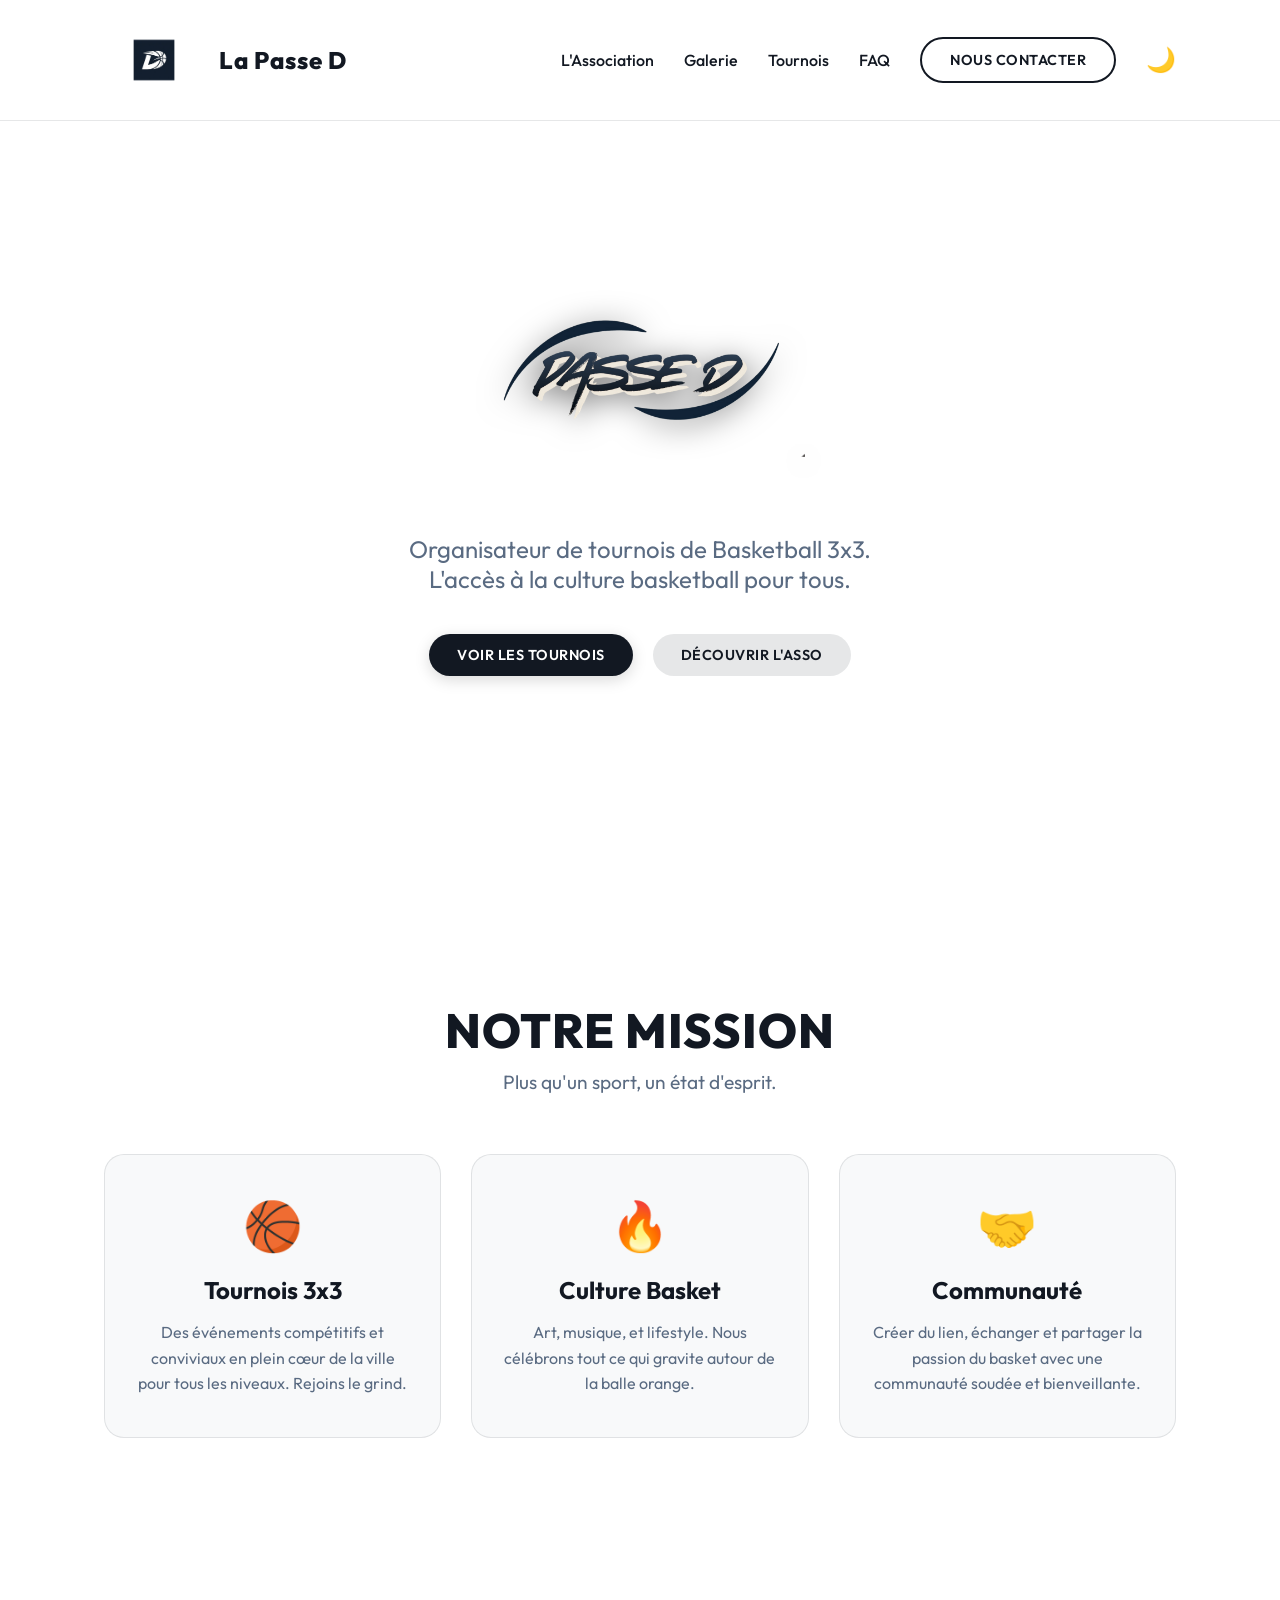
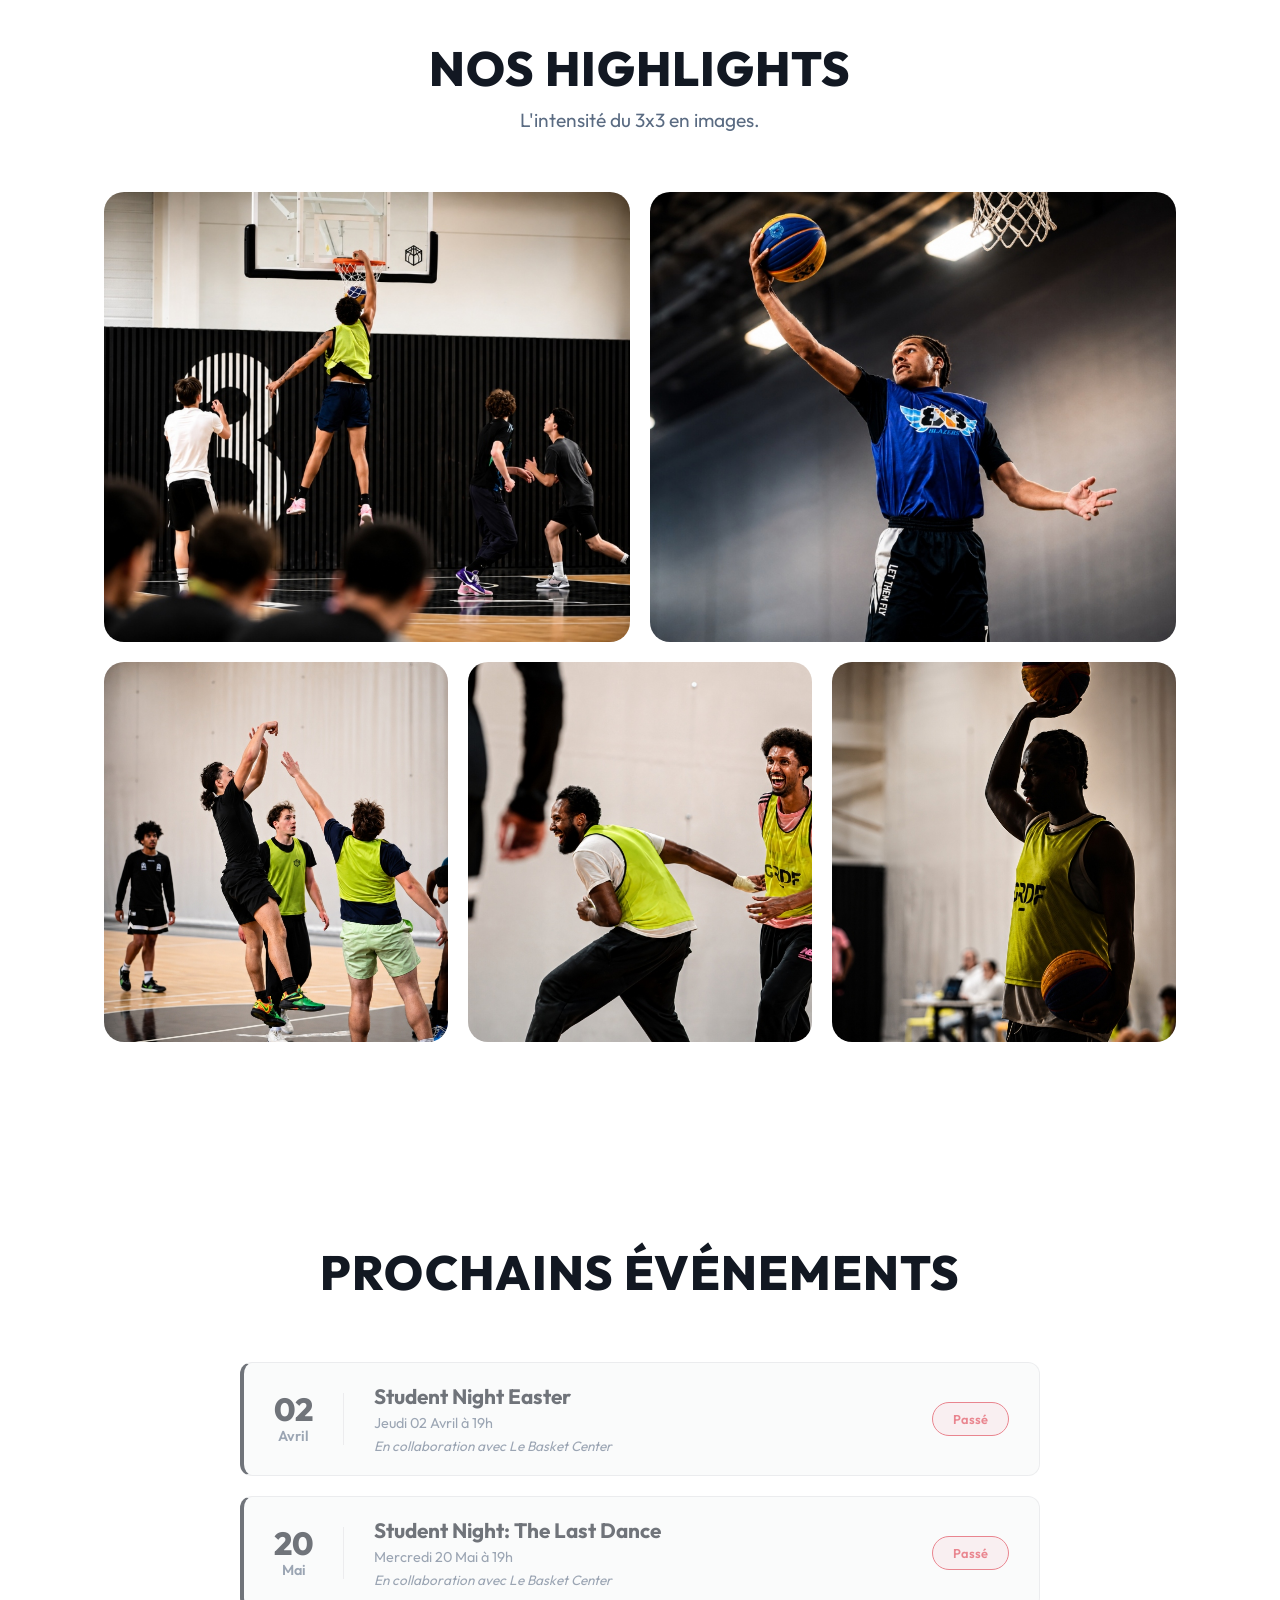
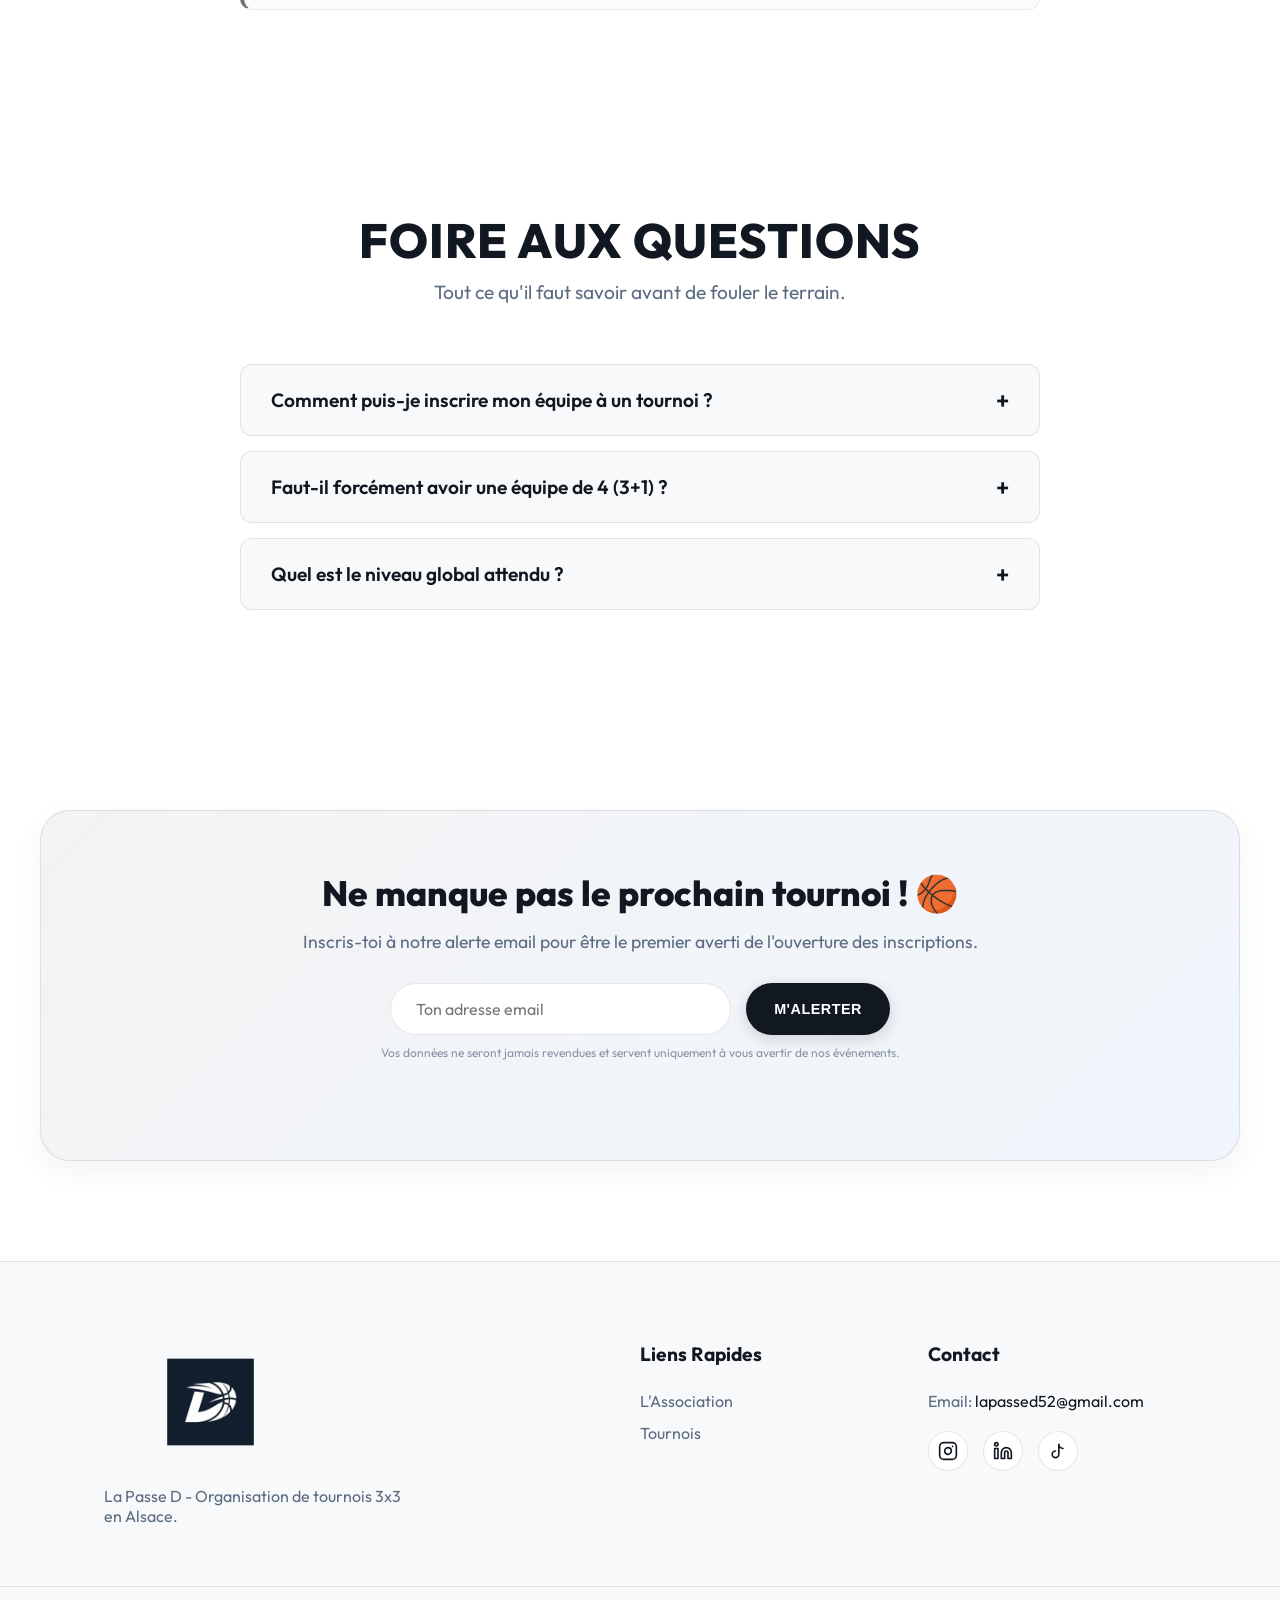
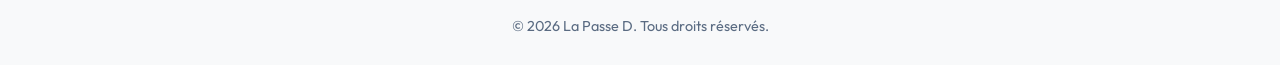
==== index.html @ 4e1347ab "Add files via upload" ====
<!DOCTYPE html>
<html lang="fr">

<head>
    <meta charset="UTF-8">
    <meta name="viewport" content="width=device-width, initial-scale=1.0">
    <title>La Passe D</title>
    <meta name="description"
        content="La Passe D, association organisatrice de tournois de Basketball 3x3. Rejoignez notre communauté et accédez à la culture streetball.">
    <meta name="keywords"
        content="La Passe D, basket, 3x3, tournois basket, streetball, association sportive, basketball">
    <meta property="og:title" content="La Passe D - Tournois de Basketball 3x3">
    <meta property="og:description"
        content="L'association de référence pour les tournois de basket 3x3 et la culture streetball.">
    <meta property="og:type" content="website">
    <link rel="canonical" href="https://lapassed.fr/">
    <link rel="icon" type="image/png" href="/favicon.png">
    <link rel="shortcut icon" href="/favicon.png">
    <link rel="stylesheet" href="styles.css?v=9">
    <link rel="preconnect" href="https://fonts.googleapis.com">
    <link rel="manifest" href="/manifest.json?v=3">
    <meta name="theme-color" content="#121822">
    <link rel="apple-touch-icon" href="/favicon.png">
    <link rel="preconnect" href="https://fonts.gstatic.com" crossorigin>
    <link href="https://fonts.googleapis.com/css2?family=Outfit:wght@300;400;600;800;900&display=swap" rel="stylesheet">
    <!-- SEO: JSON-LD pour Organisation Sportive -->
    <script type="application/ld+json">
    {
      "@context": "https://schema.org",
      "@type": "SportsOrganization",
      "name": "La Passe D",
      "url": "https://lapassed.fr",
      "logo": "https://lapassed.fr/assets/images/nouveau_logo.png",
      "description": "L'association de référence pour les tournois de basket 3x3 et la culture streetball en Alsace."
    }
    </script>
</head>

<body>
    <!-- Preloader -->
    <div id="preloader">
        <img src="assets/images/nouveau_logo.png" alt="Chargement..." class="bounce-logo">
    </div>

    <header class="navbar">
        <div class="container nav-content">
            <a href="#" class="logo">
                <img src="assets/images/nouveau_logo.png" alt="La Passe D Logo">
                <span>La Passe D</span>
            </a>
            <nav class="nav-links">
                <a href="#about" class="nav-item">L'Association</a>
                <a href="#gallery" class="nav-item">Galerie</a>
                <a href="#tournaments" class="nav-item">Tournois</a>
                <a href="#faq" class="nav-item">FAQ</a>
                <a href="#contact" class="btn btn-outline">Nous Contacter</a>
                <button id="themeToggle" class="theme-toggle" aria-label="Passer en mode sombre">🌙</button>
            </nav>
            <div class="mobile-controls">
                <button id="themeToggleMobile" class="theme-toggle" aria-label="Passer en mode sombre">🌙</button>
                <div class="menu-toggle">
                    <span></span>
                    <span></span>
                    <span></span>
                </div>
            </div>
        </div>
    </header>

    <main>
        <section class="hero" id="home">
            <div class="hero-bg" style="background-image: url('assets/images/background.jpg');">
            </div>
            <div class="hero-overlay"></div>
            <div class="container hero-content fade-in-up">
                <h1 class="sr-only">La Passe D - Association et Tournois 3x3</h1>
                <img src="assets/images/Design sans titre.png" alt="La Passe D" class="hero-title-img">
                <div id="countdown" class="hero-countdown">
                    <span>Le prochain événement commence dans :</span>
                    <div class="countdown-timer">
                        <div class="time-box"><span id="cd-days">00</span><small>Jours</small></div>
                        <div class="time-box"><span id="cd-hours">00</span><small>Heures</small></div>
                        <div class="time-box"><span id="cd-minutes">00</span><small>Min</small></div>
                        <div class="time-box"><span id="cd-seconds">00</span><small>Sec</small></div>
                    </div>
                </div>
                <p>Organisateur de tournois de Basketball 3x3. <br>L'accès à la culture basketball pour tous.</p>
                <div class="hero-actions">
                    <a href="#tournaments" class="btn btn-primary">Voir les Tournois</a>
                    <a href="#about" class="btn btn-secondary">Découvrir l'Asso</a>
                </div>
            </div>
        </section>

        <section class="about section-padding" id="about">
            <div class="container">
                <div class="section-header fade-in">
                    <h2>Notre <span>Mission</span></h2>
                    <p class="subtitle">Plus qu'un sport, un état d'esprit.</p>
                </div>
                <div class="about-grid">
                    <div class="about-card fade-in-up" style="transition-delay: 0.1s;">
                        <div class="icon">🏀</div>
                        <h3>Tournois 3x3</h3>
                        <p>Des événements compétitifs et conviviaux en plein cœur de la ville pour tous les niveaux.
                            Rejoins le grind.</p>
                    </div>
                    <div class="about-card fade-in-up" style="transition-delay: 0.2s;">
                        <div class="icon">🔥</div>
                        <h3>Culture Basket</h3>
                        <p>Art, musique, et lifestyle. Nous célébrons tout ce qui gravite autour de la balle orange.</p>
                    </div>
                    <div class="about-card fade-in-up" style="transition-delay: 0.3s;">
                        <div class="icon">🤝</div>
                        <h3>Communauté</h3>
                        <p>Créer du lien, échanger et partager la passion du basket avec une communauté soudée et
                            bienveillante.</p>
                    </div>
                </div>
            </div>
        </section>
        <section class="gallery section-padding" id="gallery">
            <div class="container">
                <div class="section-header fade-in">
                    <h2>Nos <span>Highlights</span></h2>
                    <p class="subtitle">L'intensité du 3x3 en images.</p>
                </div>
                <div class="gallery-grid fade-in-up">
                    <img src="assets/images/gallery-1.jpg" alt="Dunk spectaculaire en plein match lors d'un tournoi de basket 3x3 La Passe D" class="gallery-img" loading="lazy">
                    <img src="assets/images/gallery-2.jpg" alt="Joueur s'envolant vers le panier avec ballon en main" class="gallery-img" loading="lazy">
                    <img src="assets/images/gallery-3.jpg" alt="Tir en suspension décisif au-dessus de la défense adverse" class="gallery-img" loading="lazy">
                    <img src="assets/images/gallery-4.jpg" alt="Célébration chaleureuse et sourires entre coéquipiers sur le terrain" class="gallery-img" loading="lazy">
                    <img src="assets/images/gallery-5.jpg" alt="Joueur de basket 3x3 posant avec le ballon de streetball" class="gallery-img" loading="lazy">
                </div>
            </div>
        </section>
        <section class="tournaments section-padding" id="tournaments">
            <div class="container">
                <div class="section-header fade-in">
                    <h2>Prochains <span>Événements</span></h2>
                </div>
                <div class="tournament-list fade-in-up" id="eventsContainer">
                    <!-- Events will be dynamically injected here by script.js -->
                </div>
            </div>
        </section>

        <section class="faq section-padding" id="faq">
            <div class="container">
                <div class="section-header fade-in">
                    <h2>Foire Aux <span>Questions</span></h2>
                    <p class="subtitle">Tout ce qu'il faut savoir avant de fouler le terrain.</p>
                </div>
                <div class="faq-accordion fade-in-up">
                    <details class="faq-item">
                        <summary>Comment puis-je inscrire mon équipe à un tournoi ?</summary>
                        <div class="faq-content">
                            <p>Les inscriptions se font entièrement en ligne via les liens présents dans la section
                                "Prochains Événements". Attention, les places sont limitées !</p>
                        </div>
                    </details>
                    <details class="faq-item">
                        <summary>Faut-il forcément avoir une équipe de 4 (3+1) ?</summary>
                        <div class="faq-content">
                            <p>Il n'est pas obligatoire d'avoir un remplaçant, vous pouvez venir à 3. Cependant, en cas
                                de blessure, vous devrez finir le tournoi à 2 ou déclarer forfait.</p>
                        </div>
                    </details>
                    <details class="faq-item">
                        <summary>Quel est le niveau global attendu ?</summary>
                        <div class="faq-content">
                            <p>Nous accueillons tous les passionnés, du pur amateur au joueur confirmé ! Nos tournois
                                sont souvent découpés en catégories (Loisir / Elite) pour que chaque match soit
                                équilibré.</p>
                        </div>
                    </details>
                </div>
            </div>
        </section>

        <section class="newsletter section-padding fade-in" id="newsletter">
            <div class="container cta-container newsletter-container">
                <div class="newsletter-content">
                    <h2>Ne manque pas le prochain tournoi ! 🏀</h2>
                    <p>Inscris-toi à notre alerte email pour être le premier averti de l'ouverture des inscriptions.</p>
                </div>
                <!-- Formulaire Newsletter (Relié à Google Sheets via JS) -->
                <form id="newsletterForm" class="newsletter-form">
                    <!-- Champ Honeypot (Anti-spam invisible) -->
                    <input type="text" name="website" id="honeypot" style="display:none" tabindex="-1"
                        autocomplete="off">
                    <input type="email" name="email" placeholder="Ton adresse email" required class="newsletter-input">
                    <button type="submit" class="btn btn-primary newsletter-btn"
                        id="newsletterSubmitBtn">M'alerter</button>
                </form>
                <p id="rgpdText" style="font-size: 0.75rem; opacity: 0.7; margin-top: 10px;">Vos données ne seront
                    jamais revendues et servent uniquement à vous avertir de nos événements.</p>
                <div id="newsletterMessage"
                    style="display: none; margin-top: 15px; font-weight: bold; color: var(--accent-color);"></div>
            </div>
        </section>
    </main>

    <footer class="footer" id="contact">
        <div class="container footer-content">
            <div class="footer-brand">
                <img src="assets/images/nouveau_logo.png" alt="La Passe D Logo" class="footer-logo" loading="lazy">
                <p>La Passe D - Organisation de tournois 3x3 en Alsace.</p>
            </div>
            <div class="footer-links">
                <h4>Liens Rapides</h4>
                <ul>
                    <li><a href="#about">L'Association</a></li>
                    <li><a href="#tournaments">Tournois</a></li>
                </ul>
            </div>
            <div class="footer-contact">
                <h4>Contact</h4>
                <p>Email: <a href="mailto:contact@lapassed.fr">lapassed52@gmail.com</a></p>
                <div class="socials">
                    <a href="https://www.instagram.com/lapassed_off" class="social-icon" aria-label="Instagram">
                        <svg viewBox="0 0 24 24" fill="none" stroke="currentColor" stroke-width="2"
                            stroke-linecap="round" stroke-linejoin="round">
                            <rect x="2" y="2" width="20" height="20" rx="5" ry="5"></rect>
                            <path d="M16 11.37A4 4 0 1 1 12.63 8 4 4 0 0 1 16 11.37z"></path>
                            <line x1="17.5" y1="6.5" x2="17.51" y2="6.5"></line>
                        </svg>
                    </a>
                    <a href="https://www.linkedin.com/company/la-passe-d-off" class="social-icon" aria-label="LinkedIn">
                        <svg viewBox="0 0 24 24" fill="none" stroke="currentColor" stroke-width="2"
                            stroke-linecap="round" stroke-linejoin="round">
                            <path d="M16 8a6 6 0 0 1 6 6v7h-4v-7a2 2 0 0 0-2-2 2 2 0 0 0-2 2v7h-4v-7a6 6 0 0 1 6-6z">
                            </path>
                            <rect x="2" y="9" width="4" height="12"></rect>
                            <circle cx="4" cy="4" r="2"></circle>
                        </svg>
                    </a>
                    <a href="https://www.tiktok.com/@lapassed_off" class="social-icon" aria-label="TikTok">
                        <svg viewBox="0 0 24 24" fill="none" stroke="currentColor" stroke-width="2"
                            stroke-linecap="round" stroke-linejoin="round">
                            <path d="M9 12a4 4 0 1 0 4 4V4a5 5 0 0 0 5 5"></path>
                        </svg>
                    </a>
                </div>
            </div>
        </div>
        <div class="footer-bottom">
            <p>&copy; 2026 La Passe D. Tous droits réservés.</p>
        </div>
    </footer>

    <!-- Scroll to Top Button -->
    <a href="#home" id="scrollToTopBtn" class="scroll-to-top" aria-label="Retour en haut">
        <svg viewBox="0 0 24 24" fill="none" stroke="currentColor" stroke-width="2" stroke-linecap="round"
            stroke-linejoin="round">
            <polyline points="18 15 12 9 6 15"></polyline>
        </svg>
    </a>

    <script src="script.js?v=7"></script>
    <script>
        if ('serviceWorker' in navigator) {
            window.addEventListener('load', () => {
                navigator.serviceWorker.register('sw.js').catch(console.error);
            });
        }
    </script>
</body>

</html>
---- styles.css ----
:root {
    --bg-dark: #ffffff;
    --bg-card: #f8f9fa;
    --bg-card-hover: #ffffff;
    --border-color: rgba(18, 24, 34, 0.1);
    
    --primary: #121822;
    --primary-hover: #2a364a;
    --secondary: #6ea4e6;
    
    --btn-primary-text: #ffffff;
    --btn-secondary-bg: rgba(18, 24, 34, 0.1);
    --btn-secondary-hover: rgba(18, 24, 34, 0.2);
    
    --text-main: #121822;
    --text-muted: #5a6b82;

    --navbar-bg: rgba(255, 255, 255, 0.8);
    --navbar-bg-scrolled: rgba(255, 255, 255, 0.95);
    
    --hero-overlay: linear-gradient(to right, rgba(255, 255, 255, 0.95) 0%, rgba(255, 255, 255, 0.6) 50%, rgba(255, 255, 255, 0.3) 100%);
    --cta-bg: linear-gradient(135deg, rgba(18,24,34,0.05) 0%, rgba(110,164,230,0.1) 100%);
    
    --font-heading: 'Outfit', sans-serif;
    --font-body: 'Outfit', sans-serif;
    
    --transition: 0.3s cubic-bezier(0.25, 0.8, 0.25, 1);
}

[data-theme="dark"] {
    --bg-dark: #0f172a;
    --bg-card: #1e293b;
    --bg-card-hover: #334155;
    --border-color: rgba(255, 255, 255, 0.1);
    
    --primary: #6ea4e6;
    --primary-hover: #93c5fd;
    --secondary: #38bdf8;
    
    --btn-primary-text: #0f172a;
    --btn-secondary-bg: rgba(255, 255, 255, 0.1);
    --btn-secondary-hover: rgba(255, 255, 255, 0.15);
    
    --text-main: #f8fafc;
    --text-muted: #94a3b8;

    --navbar-bg: rgba(15, 23, 42, 0.8);
    --navbar-bg-scrolled: rgba(15, 23, 42, 0.95);
    
    --hero-overlay: linear-gradient(to right, rgba(15, 23, 42, 0.95) 0%, rgba(15, 23, 42, 0.7) 40%, rgba(15, 23, 42, 0.1) 100%);
    --cta-bg: linear-gradient(135deg, rgba(30, 41, 59, 1) 0%, rgba(15, 23, 42, 1) 100%);
}

/* Screen reader only */
.sr-only {
    position: absolute;
    width: 1px;
    height: 1px;
    padding: 0;
    margin: -1px;
    overflow: hidden;
    clip: rect(0, 0, 0, 0);
    border: 0;
}

* {
    margin: 0;
    padding: 0;
    box-sizing: border-box;
}

html {
    scroll-behavior: smooth;
    font-family: var(--font-body);
    color: var(--text-main);
    background-color: var(--bg-dark);
}

body {
    overflow-x: hidden;
}

a {
    text-decoration: none;
    color: inherit;
    transition: var(--transition);
}

ul {
    list-style: none;
}

.container {
    max-width: 1200px;
    margin: 0 auto;
    padding: 0 5%;
}

.section-padding {
    padding: 100px 0;
}

.section-header {
    text-align: center;
    margin-bottom: 60px;
}

.section-header h2 {
    font-size: 3rem;
    font-weight: 800;
    text-transform: uppercase;
    letter-spacing: 1px;
}

.section-header h2 span {
    color: var(--primary);
}

.section-header .subtitle {
    color: var(--text-muted);
    font-size: 1.2rem;
    margin-top: 10px;
}

/* Buttons */
.btn {
    display: inline-block;
    padding: 12px 28px;
    border-radius: 30px;
    font-weight: 600;
    text-transform: uppercase;
    letter-spacing: 0.5px;
    cursor: pointer;
    border: none;
    font-size: 0.9rem;
}

.btn-primary {
    background: var(--primary);
    color: var(--btn-primary-text);
    box-shadow: 0 4px 15px rgba(0, 0, 0, 0.15);
}

.btn-primary:hover {
    transform: translateY(-2px);
    box-shadow: 0 6px 20px rgba(0, 0, 0, 0.25);
}

.btn-secondary {
    background: var(--btn-secondary-bg);
    color: var(--primary);
    backdrop-filter: blur(10px);
}

.btn-secondary:hover {
    background: var(--btn-secondary-hover);
    transform: translateY(-2px);
}

.btn-outline {
    background: transparent;
    border: 2px solid var(--primary);
    color: var(--primary);
}

.btn-outline:hover {
    background: var(--primary);
    color: #ffffff;
}

/* Navbar */
.navbar {
    position: fixed;
    top: 0;
    width: 100%;
    z-index: 100;
    background: var(--navbar-bg);
    backdrop-filter: blur(12px);
    border-bottom: 1px solid var(--border-color);
    transition: all 0.3s ease;
}

.navbar.scrolled {
    background: var(--navbar-bg-scrolled);
    box-shadow: 0 4px 20px rgba(0, 0, 0, 0.15);
}

.nav-content {
    display: flex;
    justify-content: space-between;
    align-items: center;
    height: 120px;
}

.logo {
    display: flex;
    align-items: center;
    gap: 15px;
    font-size: 1.5rem;
    font-weight: 800;
    letter-spacing: 1px;
}

.logo img {
    height: 100px;
    width: 100px;
    object-fit: contain;
    border-radius: 50%;
}

.nav-links {
    display: flex;
    align-items: center;
    gap: 30px;
}

.nav-links a:not(.btn) {
    font-weight: 500;
    position: relative;
}

.nav-links a:not(.btn)::after {
    content: '';
    position: absolute;
    bottom: -5px;
    left: 0;
    width: 0;
    height: 2px;
    background: var(--primary);
    transition: var(--transition);
}

.nav-links a:not(.btn):hover::after,
.nav-links a:not(.btn).active::after {
    width: 100%;
}

.theme-toggle {
    background: transparent;
    border: none;
    font-size: 1.5rem;
    cursor: pointer;
    transition: var(--transition);
    display: flex;
    align-items: center;
    justify-content: center;
}

.theme-toggle:hover {
    transform: scale(1.1);
}

.mobile-controls {
    display: none;
    align-items: center;
    gap: 15px;
}

.menu-toggle {
    display: none;
    flex-direction: column;
    gap: 6px;
    cursor: pointer;
}

.menu-toggle span {
    width: 30px;
    height: 2px;
    background: var(--primary);
    transition: 0.3s;
}

.menu-toggle.active span:nth-child(1) {
    transform: translateY(8px) rotate(45deg);
}

.menu-toggle.active span:nth-child(2) {
    opacity: 0;
}

.menu-toggle.active span:nth-child(3) {
    transform: translateY(-8px) rotate(-45deg);
}

/* Hero Section */
.hero {
    height: 100vh;
    position: relative;
    display: flex;
    align-items: center;
    overflow: hidden;
}

.hero-bg {
    position: absolute;
    top: 0;
    left: 0;
    width: 100%;
    height: 100%;
    background-size: cover;
    background-position: center;
    background-attachment: fixed;
    z-index: 1;
}

.hero-overlay {
    position: absolute;
    top: 0;
    left: 0;
    width: 100%;
    height: 100%;
    background: var(--hero-overlay);
    z-index: 2;
}

.hero-content {
    position: relative;
    z-index: 3;
    max-width: 800px;
    display: flex;
    flex-direction: column;
    align-items: center;
    text-align: center;
    margin: 0 auto;
}

.hero-title-img {
    max-width: 100%;
    height: auto;
    max-height: 300px;
    object-fit: contain;
    margin-bottom: 10px;
    filter: drop-shadow(0 5px 15px rgba(0,0,0,0.5));
}

.hero p {
    font-size: 1.5rem;
    color: var(--text-muted);
    margin-bottom: 40px;
    max-width: 600px;
}

.hero-actions {
    display: flex;
    gap: 20px;
    justify-content: center;
    flex-wrap: wrap;
}

/* About Grid */
.about-grid {
    display: grid;
    grid-template-columns: repeat(auto-fit, minmax(300px, 1fr));
    gap: 30px;
}

.about-card {
    background: var(--bg-card);
    border: 1px solid var(--border-color);
    border-radius: 20px;
    padding: 40px 30px;
    text-align: center;
    transition: var(--transition);
    backdrop-filter: blur(10px);
}

.about-card:hover {
    background: var(--bg-card-hover);
    transform: translateY(-10px);
    border-color: rgba(18, 24, 34, 0.2);
    box-shadow: 0 10px 30px rgba(0,0,0,0.05);
}

.about-card .icon {
    font-size: 3rem;
    margin-bottom: 20px;
}

.about-card h3 {
    font-size: 1.5rem;
    margin-bottom: 15px;
    color: var(--primary);
}

.about-card p {
    color: var(--text-muted);
    line-height: 1.6;
}

/* Tournaments */
.tournament-list {
    display: flex;
    flex-direction: column;
    gap: 20px;
    max-width: 800px;
    margin: 0 auto;
}

.tournament-card {
    display: flex;
    align-items: center;
    justify-content: space-between;
    background: var(--bg-card);
    border: 1px solid var(--border-color);
    border-left: 4px solid var(--primary);
    border-radius: 12px;
    padding: 20px 30px;
    transition: var(--transition);
}

.tournament-card:hover {
    background: var(--bg-card-hover);
    transform: translateX(10px);
}

.date-badge {
    text-align: center;
    padding-right: 30px;
    border-right: 1px solid var(--border-color);
}

.date-badge .day {
    display: block;
    font-size: 2rem;
    font-weight: 800;
    color: var(--primary);
    line-height: 1;
}

.date-badge .month {
    font-size: 0.9rem;
    font-weight: 600;
    color: var(--text-muted);
}

.tournament-card .info {
    flex-grow: 1;
    padding: 0 30px;
}

.tournament-card h3 {
    font-size: 1.3rem;
    margin-bottom: 5px;
}

.tournament-card p {
    color: var(--text-muted);
    font-size: 0.9rem;
}

.badge {
    padding: 5px 12px;
    border-radius: 20px;
    font-size: 0.8rem;
    font-weight: 600;
}

.badge.open {
    background: rgba(0, 210, 255, 0.1);
    color: var(--secondary);
    border: 1px solid var(--secondary);
}

.badge.upcoming {
    background: rgba(160, 160, 165, 0.1);
    color: var(--text-muted);
    border: 1px solid var(--text-muted);
}

.badge.passed {
    background: rgba(220, 53, 69, 0.1);
    color: #dc3545;
    border: 1px solid #dc3545;
}

.tournament-card.passed {
    opacity: 0.6;
}

.cta-container {
    background: var(--cta-bg);
    border: 1px solid var(--border-color);
    border-radius: 30px;
    padding: 80px 40px;
    text-align: center;
}

.cta-container h2 {
    font-size: 2.5rem;
    font-weight: 800;
    margin-bottom: 20px;
}

.cta-container p {
    color: var(--text-muted);
    font-size: 1.2rem;
    margin-bottom: 40px;
}

/* Footer */
.footer {
    background: var(--bg-card);
    padding: 80px 0 30px;
    border-top: 1px solid var(--border-color);
}

.footer-content {
    display: grid;
    grid-template-columns: 2fr 1fr 1fr;
    gap: 40px;
    margin-bottom: 60px;
}

.footer-logo {
    height: 120px;
    margin-bottom: 20px;
    border-radius: 50%;
}

.footer-brand p {
    color: var(--text-muted);
    max-width: 300px;
}

.footer-links h4, .footer-contact h4 {
    font-size: 1.2rem;
    margin-bottom: 25px;
    color: var(--primary);
}

.footer-links ul li {
    margin-bottom: 12px;
}

.footer-links a {
    color: var(--text-muted);
}

.footer-links a:hover {
    color: var(--primary);
}

.footer-contact p {
    color: var(--text-muted);
    margin-bottom: 20px;
}

.footer-contact p a {
    color: var(--primary);
}

.socials {
    display: flex;
    gap: 15px;
}

.social-icon {
    width: 40px;
    height: 40px;
    border-radius: 50%;
    background: var(--bg-dark);
    display: flex;
    align-items: center;
    justify-content: center;
    font-weight: 600;
    font-size: 0.9rem;
    border: 1px solid var(--border-color);
    color: var(--text-main);
}

.social-icon svg {
    width: 20px;
    height: 20px;
}

.social-icon:hover {
    background: var(--primary);
    border-color: var(--primary);
    color: #ffffff;
}

.footer-bottom {
    text-align: center;
    padding-top: 30px;
    border-top: 1px solid rgba(18,24,34,0.1);
    color: var(--text-muted);
    font-size: 0.9rem;
}

/* Animations */
.fade-in {
    opacity: 0;
    transition: opacity 1s ease;
}

.fade-in.appear {
    opacity: 1;
}

.fade-in-up {
    opacity: 0;
    transform: translateY(30px);
    transition: opacity 0.8s ease, transform 0.8s ease;
}

.fade-in-up.appear {
    opacity: 1;
    transform: translateY(0);
}


/* Responsive */
@media (max-width: 900px) {
    .nav-links {
        position: fixed;
        top: 0;
        right: -100%;
        width: 100%;
        height: 100vh;
        background: var(--bg-dark);
        flex-direction: column;
        justify-content: center;
        align-items: center;
        gap: 40px;
        transition: right 0.4s ease;
        z-index: 90;
    }

    .nav-links.active {
        right: 0;
    }

    .nav-links a {
        font-size: 1.5rem;
    }
    
    .mobile-controls {
        display: flex;
        z-index: 101;
    }

    .menu-toggle {
        display: flex;
    }
    
    #themeToggle {
        display: none;
    }
    
    .hero-title-img {
        max-height: 200px;
    }
    
    .footer-content {
        grid-template-columns: 1fr;
    }
    
    .tournament-card {
        flex-direction: column;
        align-items: flex-start;
        gap: 15px;
    }
    
    .date-badge {
        border-right: none;
        border-bottom: 1px solid var(--border-color);
        padding-right: 0;
        padding-bottom: 15px;
        width: 100%;
        text-align: left;
    }
    
    .tournament-card .info {
        padding: 0;
    }
}

/* Scroll to Top Button */
.scroll-to-top {
    position: fixed;
    bottom: 30px;
    right: 30px;
    width: 50px;
    height: 50px;
    background-color: var(--primary);
    color: #ffffff;
    border-radius: 50%;
    display: flex;
    align-items: center;
    justify-content: center;
    box-shadow: 0 4px 15px rgba(0, 0, 0, 0.2);
    opacity: 0;
    visibility: hidden;
    transform: translateY(20px);
    transition: all 0.3s ease;
    z-index: 99;
}

.scroll-to-top.visible {
    opacity: 1;
    visibility: visible;
    transform: translateY(0);
}

.scroll-to-top:hover {
    background-color: var(--primary-hover);
    transform: translateY(-5px);
    color: #ffffff;
}

.scroll-to-top svg {
    width: 24px;
    height: 24px;
}

/* Hero Countdown */
.hero-countdown {
    margin-bottom: 40px;
    padding: 25px 40px;
    background: var(--bg-card);
    border-radius: 20px;
    backdrop-filter: blur(10px);
    display: inline-flex;
    flex-direction: column;
    align-items: center;
    border: 1px solid var(--border-color);
    box-shadow: 0 10px 40px rgba(0, 0, 0, 0.1);
    color: var(--text-main);
}

.hero-countdown > span {
    display: block;
    margin-bottom: 20px;
    font-size: 0.8rem;
    text-transform: uppercase;
    letter-spacing: 3px;
    color: var(--secondary);
    font-weight: 800;
}

.countdown-timer {
    display: flex;
    gap: 30px;
    justify-content: center;
}

.time-box {
    display: flex;
    flex-direction: column;
    align-items: center;
    position: relative;
    background: transparent;
    min-width: auto;
    padding: 0;
}

.time-box:not(:last-child)::after {
    content: ':';
    position: absolute;
    right: -18px;
    top: 0px;
    font-size: 2.5rem;
    font-weight: 300;
    color: var(--text-muted);
    opacity: 0.3;
}

.time-box span {
    font-size: 3rem;
    font-weight: 300;
    line-height: 1;
    font-variant-numeric: tabular-nums;
    color: var(--text-main);
}

.time-box small {
    font-size: 0.75rem;
    text-transform: uppercase;
    letter-spacing: 2px;
    margin-top: 10px;
    color: var(--text-muted);
}

/* Gallery */
.gallery-grid {
    display: grid;
    grid-template-columns: repeat(6, 1fr);
    gap: 20px;
}

.gallery-img {
    width: 100%;
    height: 380px;
    object-fit: cover;
    border-radius: 20px;
    transition: var(--transition);
}

.gallery-img:hover {
    transform: translateY(-8px) scale(1.02);
    box-shadow: 0 20px 40px rgba(0, 0, 0, 0.3);
}

@media (min-width: 901px) {
    .gallery-img:nth-child(1),
    .gallery-img:nth-child(2) {
        grid-column: span 3;
        height: 450px;
    }
    .gallery-img:nth-child(3),
    .gallery-img:nth-child(4),
    .gallery-img:nth-child(5) {
        grid-column: span 2;
    }
}

/* FAQ */
.faq-accordion {
    max-width: 800px;
    margin: 0 auto;
    display: flex;
    flex-direction: column;
    gap: 15px;
}

.faq-item {
    background: var(--bg-card);
    border: 1px solid var(--border-color);
    border-radius: 12px;
    overflow: hidden;
    transition: var(--transition);
}

.faq-item summary {
    padding: 20px 30px;
    font-size: 1.2rem;
    font-weight: 600;
    cursor: pointer;
    list-style: none;
    display: flex;
    justify-content: space-between;
    align-items: center;
}

.faq-item summary::-webkit-details-marker {
    display: none;
}

.faq-item summary::after {
    content: '+';
    font-size: 1.5rem;
    color: var(--primary);
    transition: var(--transition);
}

.faq-item[open] summary::after {
    content: '-';
    transform: rotate(180deg);
}

.faq-content {
    padding: 0 30px 20px;
    color: var(--text-muted);
    line-height: 1.6;
}

@media (max-width: 900px) {
    .scroll-to-top {
        bottom: 20px;
        right: 20px;
        width: 45px;
        height: 45px;
    }
}

/* Invert logos and specific images in dark mode */
[data-theme="dark"] .logo img,
[data-theme="dark"] .footer-logo,
[data-theme="dark"] .hero-title-img {
    filter: invert(1);
    transition: filter 0.3s ease;
}

/* Mobile Fixes for New Elements */
@media (max-width: 900px) {
    .section-padding {
        padding: 50px 0;
    }
    .hero-title-img {
        max-height: 120px !important;
    }
    .hero p {
        font-size: 1.1rem;
        margin-bottom: 25px;
    }
    .nav-links {
        gap: 25px !important;
    }
    .hero-countdown {
        padding: 15px 10px;
        margin-bottom: 25px;
        width: 100%;
        box-sizing: border-box;
    }
    .countdown-timer {
        gap: 10px;
        width: 100%;
        justify-content: space-evenly;
    }
    .time-box span {
        font-size: 1.6rem;
    }
    .time-box:not(:last-child)::after {
        right: -6px;
        font-size: 1.2rem;
        top: 2px;
    }
    .time-box small {
        font-size: 0.55rem;
    }
    .hero-actions {
        flex-direction: column;
        width: 100%;
        gap: 15px;
    }
    .hero-actions .btn {
        width: 100%;
        text-align: center;
        box-sizing: border-box;
    }
    .gallery-grid {
        grid-template-columns: 1fr;
        gap: 15px;
    }
    .gallery-img {
        height: 280px;
    }
    .faq-item summary {
        padding: 15px 20px;
        font-size: 1.1rem;
    }
    .faq-content {
        padding: 0 20px 15px;
    }
}

/* Newsletter Section */
.newsletter-container {
    background: var(--cta-bg);
    border: 1px solid var(--border-color);
    border-radius: 30px;
    padding: 60px 40px;
    text-align: center;
    box-shadow: 0 10px 30px rgba(0,0,0,0.05);
}

.newsletter-content h2 {
    font-size: 2.2rem;
    font-weight: 800;
    margin-bottom: 15px;
}

.newsletter-content p {
    color: var(--text-muted);
    font-size: 1.1rem;
    margin-bottom: 30px;
}

.newsletter-form {
    display: flex;
    gap: 15px;
    justify-content: center;
    max-width: 500px;
    margin: 0 auto;
}

.newsletter-input {
    flex-grow: 1;
    padding: 15px 25px;
    border-radius: 30px;
    border: 1px solid var(--border-color);
    background: var(--bg-dark);
    color: var(--text-main);
    font-size: 1rem;
    font-family: inherit;
    outline: none;
    transition: var(--transition);
}

.newsletter-input:focus {
    border-color: var(--primary);
    box-shadow: 0 0 0 3px rgba(110, 164, 230, 0.2);
}

[data-theme="dark"] .newsletter-input {
    background: var(--bg-card);
}

@media (max-width: 600px) {
    .newsletter-form {
        flex-direction: column;
    }
    .newsletter-input, .newsletter-btn {
        width: 100%;
    }
}

/* Ripple Effect */
.btn {
    position: relative;
    overflow: hidden;
}

.ripple {
    position: absolute;
    border-radius: 50%;
    transform: scale(0);
    animation: ripple-animation 0.6s linear;
    background-color: rgba(255, 255, 255, 0.4);
    pointer-events: none;
}

.btn-outline .ripple, .btn-secondary .ripple {
    background-color: rgba(18, 24, 34, 0.2);
}

[data-theme="dark"] .btn-outline .ripple, [data-theme="dark"] .btn-secondary .ripple {
    background-color: rgba(255, 255, 255, 0.2);
}

@keyframes ripple-animation {
    to {
        transform: scale(4);
        opacity: 0;
    }
}

/* Preloader */
#preloader {
    position: fixed;
    top: 0;
    left: 0;
    width: 100%;
    height: 100%;
    background-color: var(--bg-dark);
    display: flex;
    justify-content: center;
    align-items: center;
    z-index: 999999;
    transition: opacity 0.5s ease, visibility 0.5s ease;
}

#preloader.hidden {
    opacity: 0;
    visibility: hidden;
}

.bounce-logo {
    width: 120px;
    height: 120px;
    object-fit: contain;
    border-radius: 50%;
    animation: bounce 0.8s cubic-bezier(0.28, 0.84, 0.42, 1) infinite alternate;
}

[data-theme="dark"] .bounce-logo {
    filter: invert(1);
}

@keyframes bounce {
    0% { transform: translateY(0); }
    20% { transform: translateY(-30px); }
    50% { transform: translateY(0); }
    75% { transform: translateY(-10px); }
    100% { transform: translateY(0); }
}
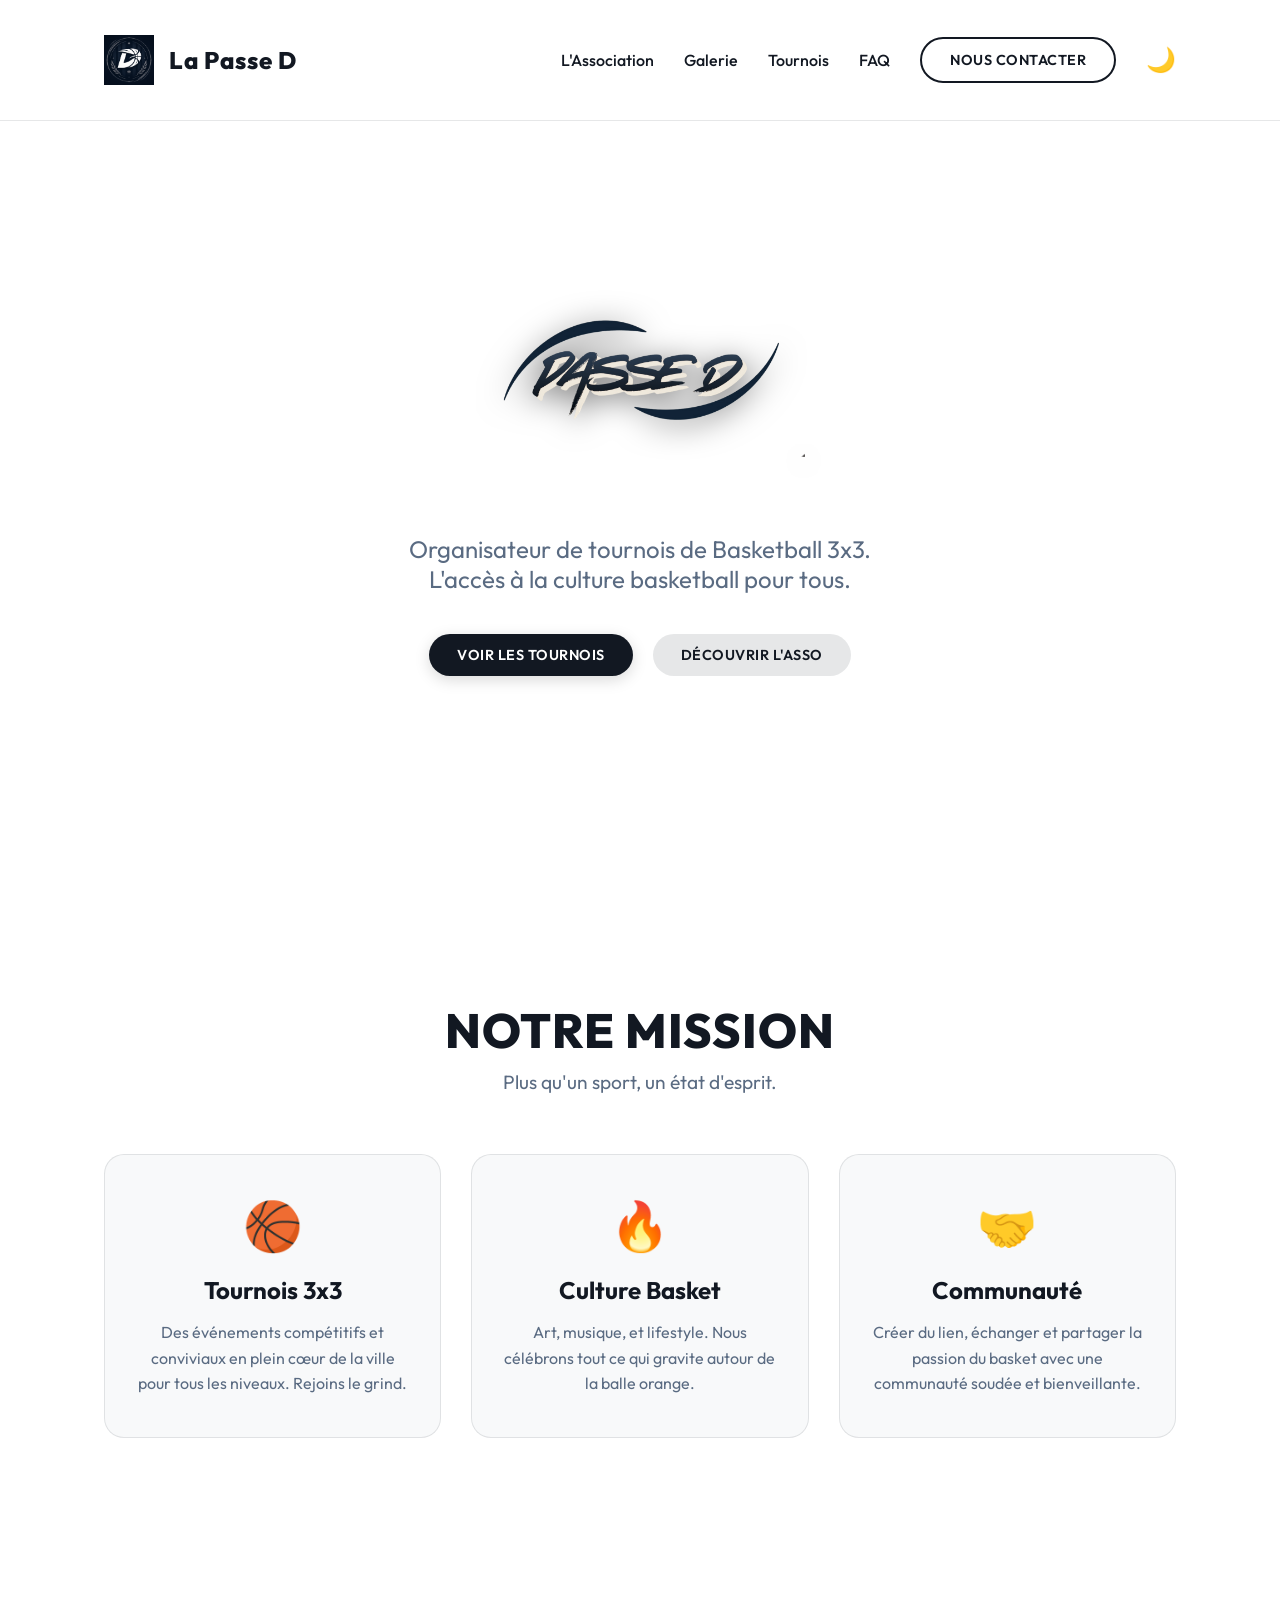
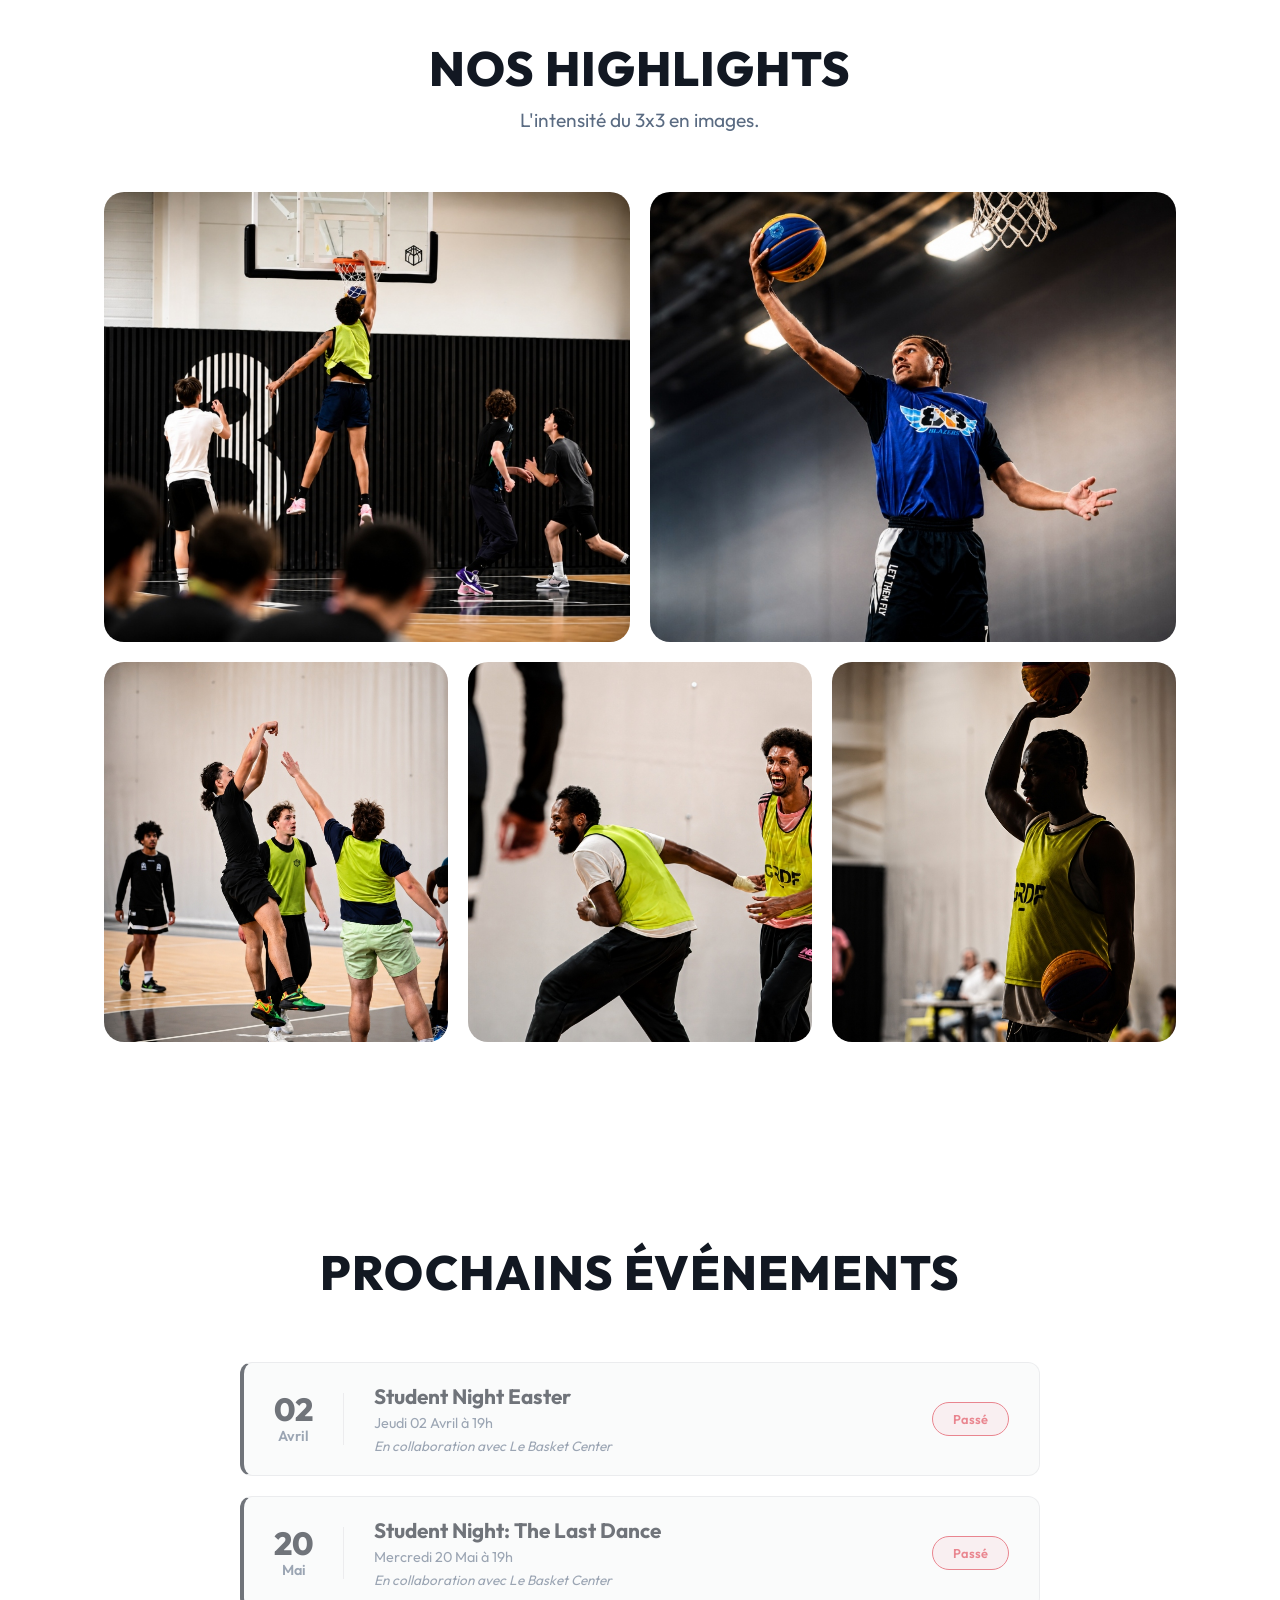
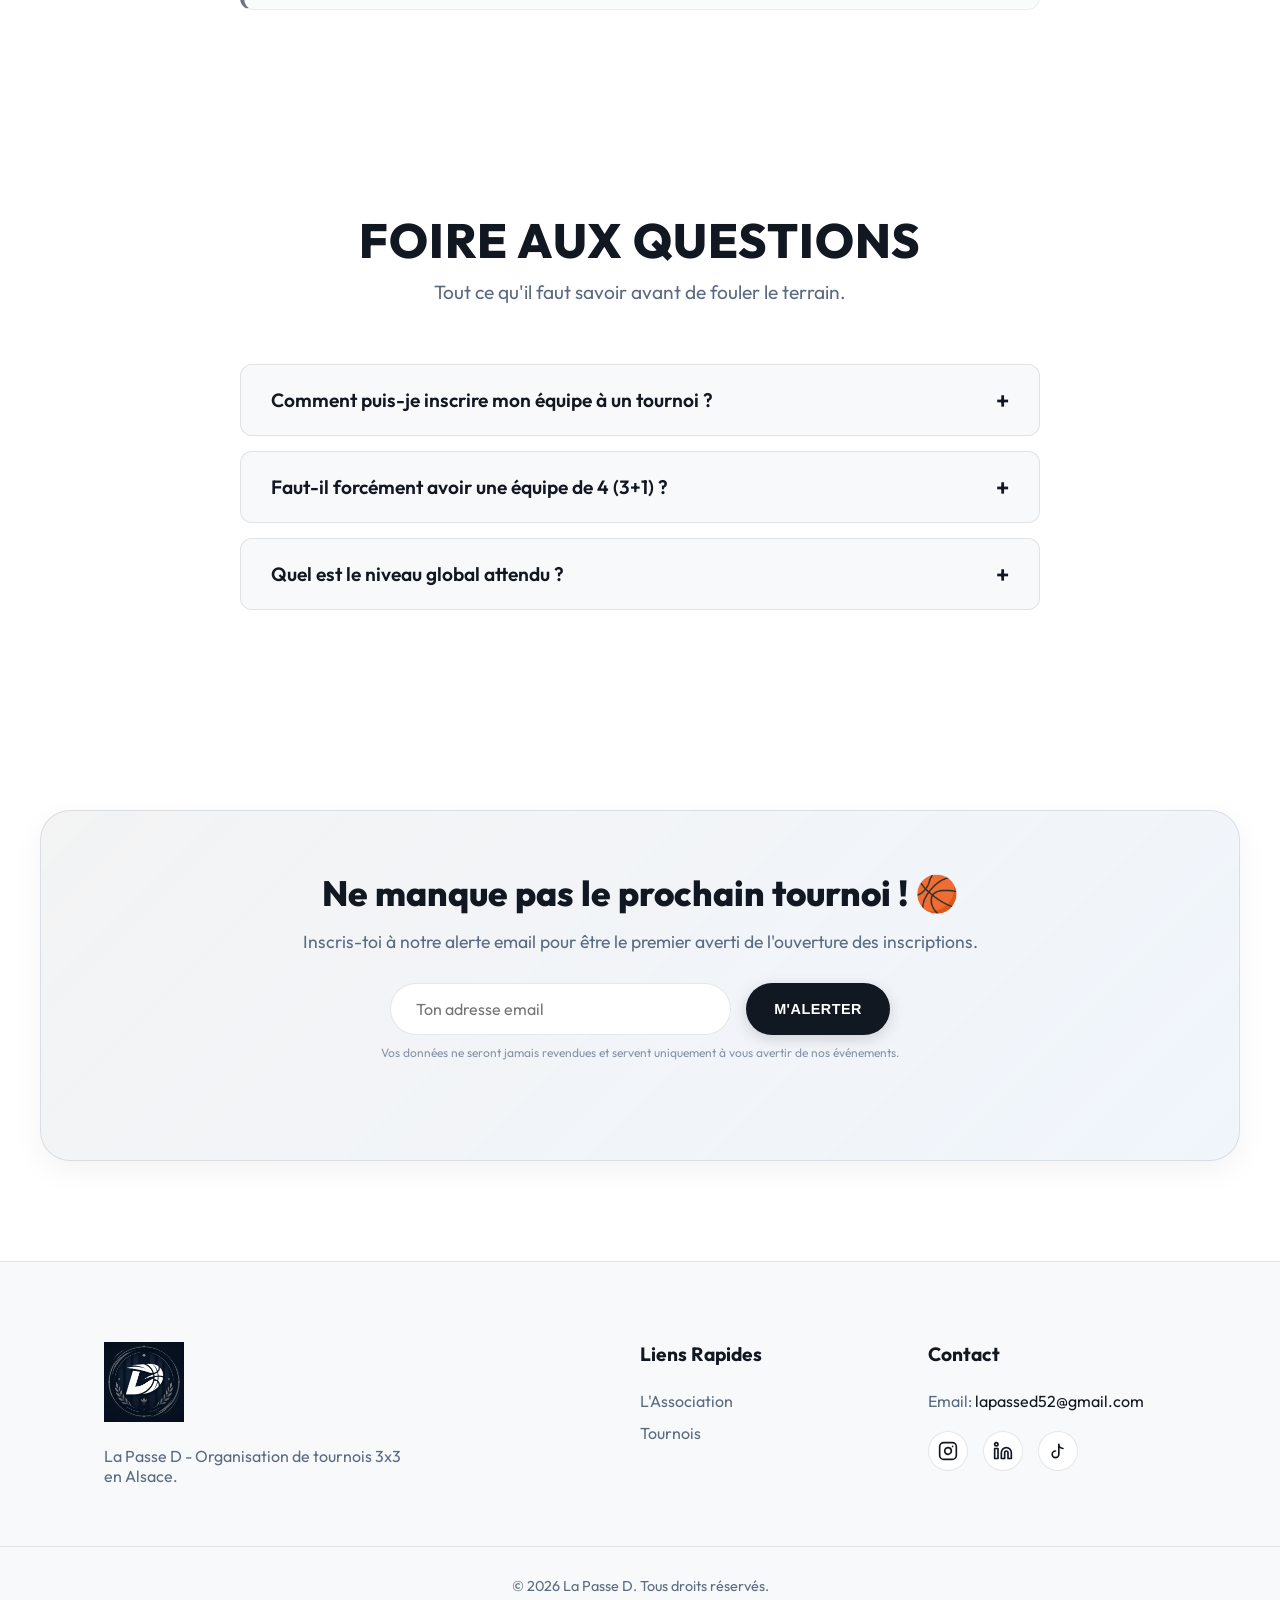
==== commit 07e9fd80: "Add files via upload" ====
--- a/index.html
+++ b/index.html
@@ -16,7 +16,7 @@
     <link rel="canonical" href="https://lapassed.fr/">
     <link rel="icon" type="image/png" href="/favicon.png">
     <link rel="shortcut icon" href="/favicon.png">
-    <link rel="stylesheet" href="styles.css?v=9">
+    <link rel="stylesheet" href="styles.css?v=11">
     <link rel="preconnect" href="https://fonts.googleapis.com">
     <link rel="manifest" href="/manifest.json?v=3">
     <meta name="theme-color" content="#121822">
@@ -30,7 +30,7 @@
       "@type": "SportsOrganization",
       "name": "La Passe D",
       "url": "https://lapassed.fr",
-      "logo": "https://lapassed.fr/assets/images/nouveau_logo.png",
+      "logo": "https://lapassed.fr/assets/images/Logo%20v3.PNG",
       "description": "L'association de référence pour les tournois de basket 3x3 et la culture streetball en Alsace."
     }
     </script>
@@ -39,13 +39,13 @@
 <body>
     <!-- Preloader -->
     <div id="preloader">
-        <img src="assets/images/nouveau_logo.png" alt="Chargement..." class="bounce-logo">
+        <img src="assets/images/Logo v3.PNG" alt="Chargement..." class="bounce-logo">
     </div>
 
     <header class="navbar">
         <div class="container nav-content">
             <a href="#" class="logo">
-                <img src="assets/images/nouveau_logo.png" alt="La Passe D Logo">
+                <img src="assets/images/Logo v3.PNG" alt="La Passe D Logo">
                 <span>La Passe D</span>
             </a>
             <nav class="nav-links">
@@ -204,7 +204,7 @@
     <footer class="footer" id="contact">
         <div class="container footer-content">
             <div class="footer-brand">
-                <img src="assets/images/nouveau_logo.png" alt="La Passe D Logo" class="footer-logo" loading="lazy">
+                <img src="assets/images/Logo v3.PNG" alt="La Passe D Logo" class="footer-logo" loading="lazy">
                 <p>La Passe D - Organisation de tournois 3x3 en Alsace.</p>
             </div>
             <div class="footer-links">
--- a/styles.css
+++ b/styles.css
@@ -202,10 +202,10 @@
 }
 
 .logo img {
-    height: 100px;
-    width: 100px;
+    height: 50px;
+    width: 50px;
     object-fit: contain;
-    border-radius: 50%;
+    border-radius: 0;
 }
 
 .nav-links {
@@ -512,9 +512,11 @@
 }
 
 .footer-logo {
-    height: 120px;
+    height: 80px;
+    width: 80px;
+    object-fit: contain;
     margin-bottom: 20px;
-    border-radius: 50%;
+    border-radius: 0;
 }
 
 .footer-brand p {
@@ -1056,10 +1058,10 @@
 }
 
 .bounce-logo {
-    width: 120px;
-    height: 120px;
+    width: 100px;
+    height: 100px;
     object-fit: contain;
-    border-radius: 50%;
+    border-radius: 0;
     animation: bounce 0.8s cubic-bezier(0.28, 0.84, 0.42, 1) infinite alternate;
 }
 
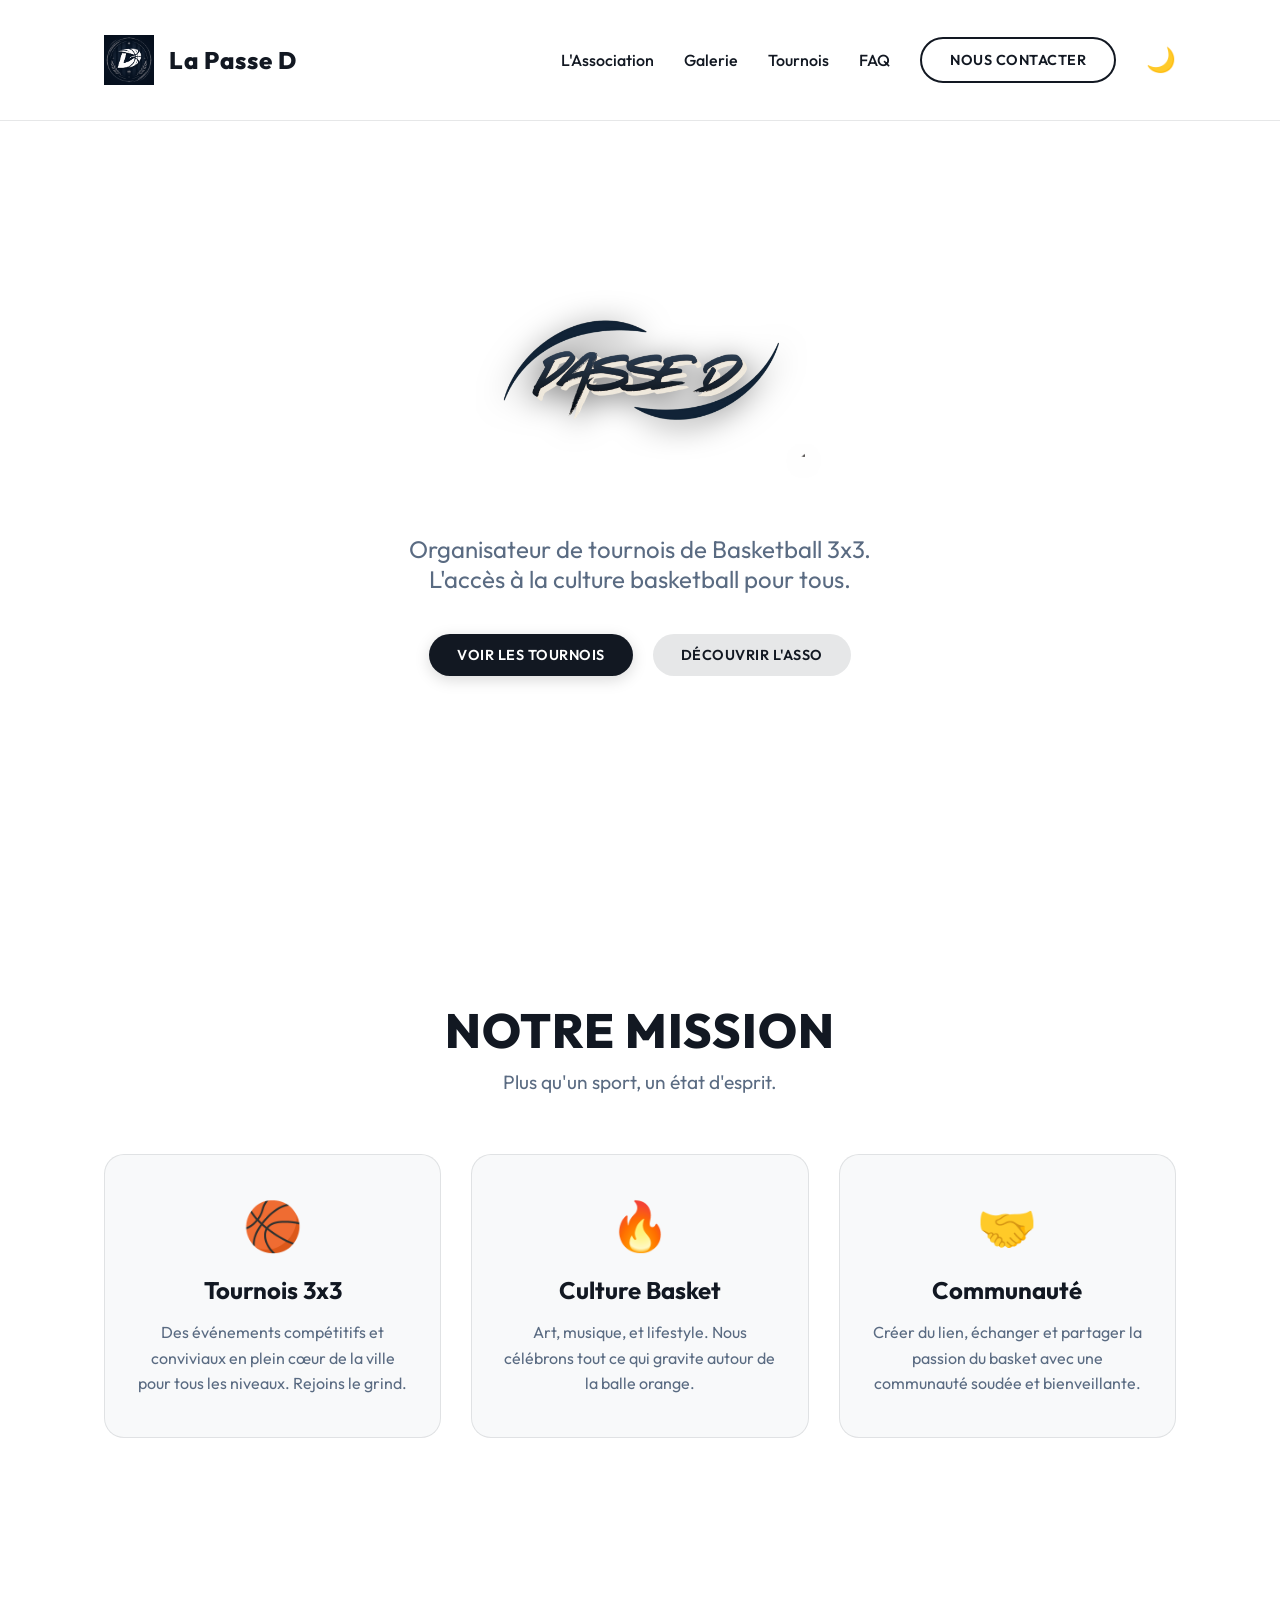
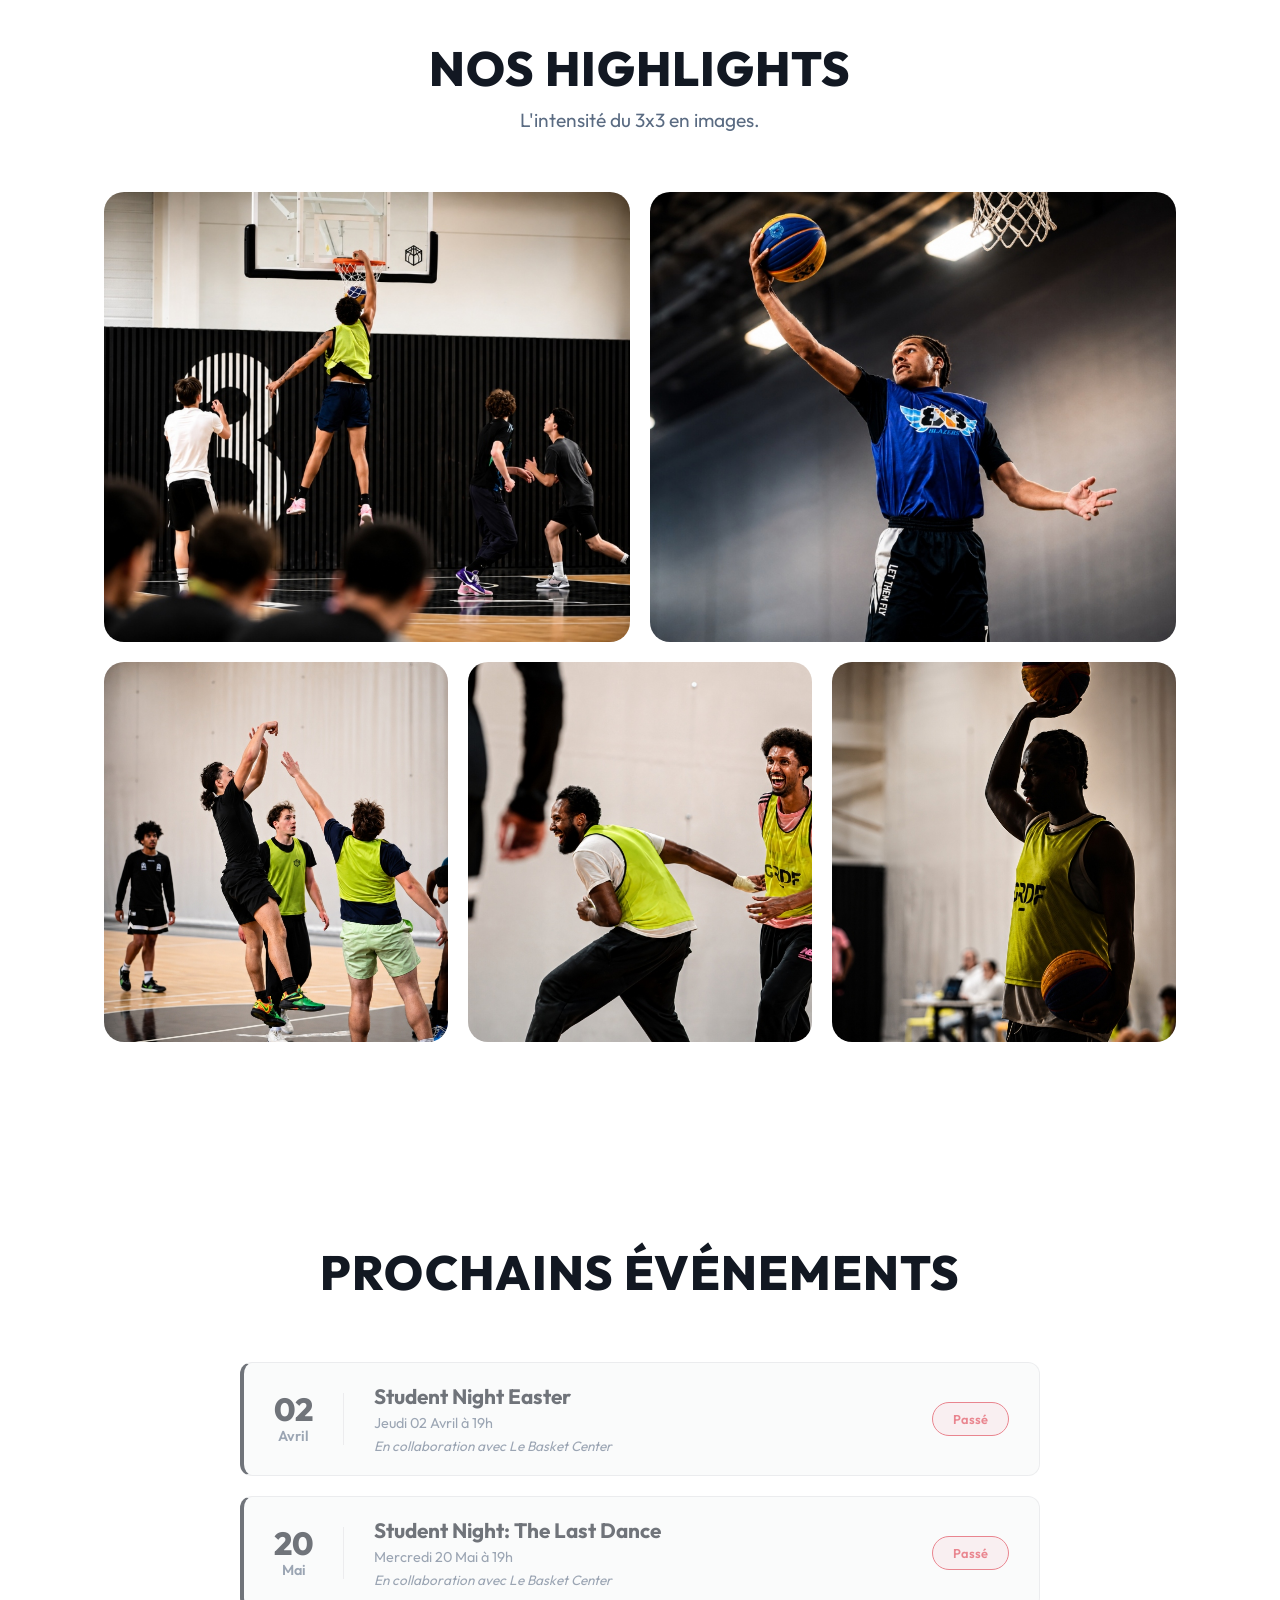
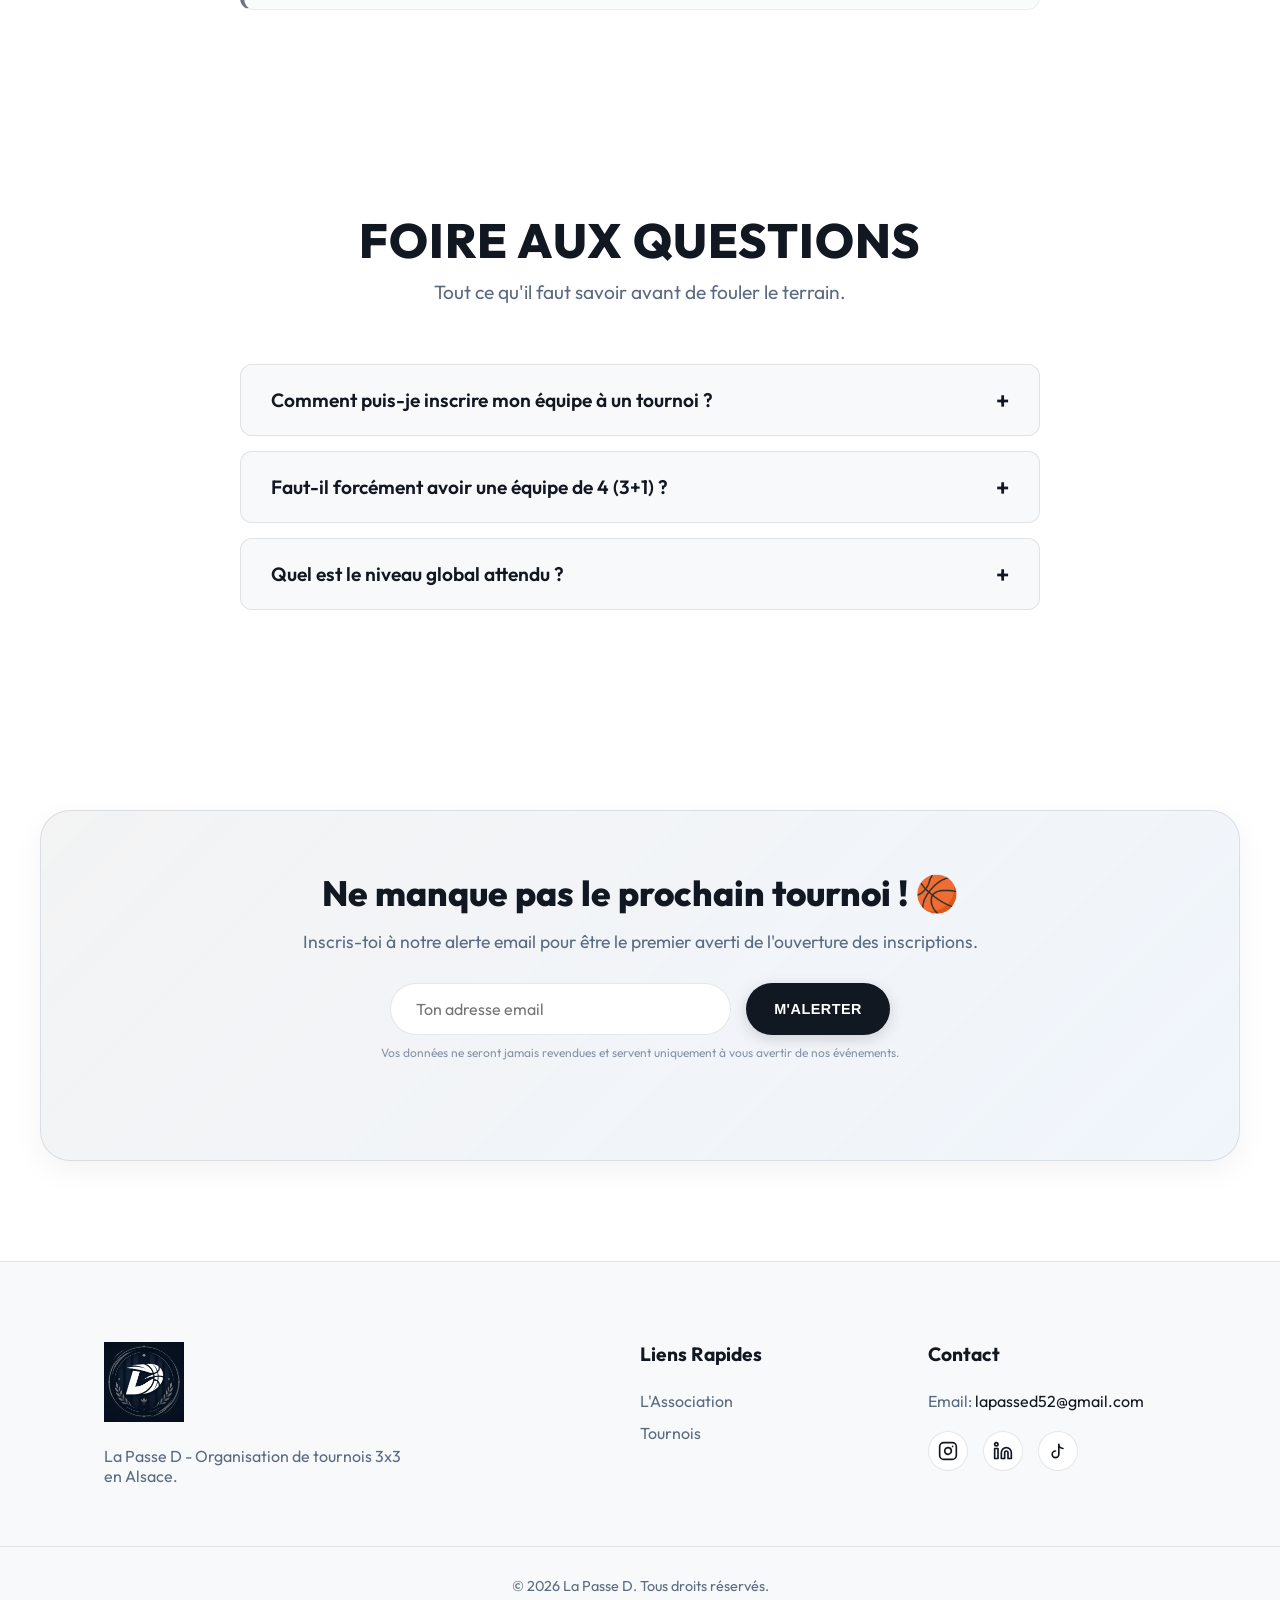
==== commit ecf8e39f: "Mise à jour SEO : optimisation du titre, métas et schéma JSON-LD pour La Passe D" ====
--- a/index.html
+++ b/index.html
@@ -4,15 +4,16 @@
 <head>
     <meta charset="UTF-8">
     <meta name="viewport" content="width=device-width, initial-scale=1.0">
-    <title>La Passe D</title>
+    <title>La Passe D - Tournois de Basketball 3x3 & Culture Streetball</title>
     <meta name="description"
-        content="La Passe D, association organisatrice de tournois de Basketball 3x3. Rejoignez notre communauté et accédez à la culture streetball.">
+        content="La Passe D, association organisatrice de tournois de Basketball 3x3 en Alsace. Rejoignez notre communauté et accédez à la culture streetball.">
     <meta name="keywords"
-        content="La Passe D, basket, 3x3, tournois basket, streetball, association sportive, basketball">
+        content="La Passe D, LaPasseD, basket 3x3, tournois basket, streetball, association sportive basketball Alsace">
     <meta property="og:title" content="La Passe D - Tournois de Basketball 3x3">
     <meta property="og:description"
         content="L'association de référence pour les tournois de basket 3x3 et la culture streetball.">
     <meta property="og:type" content="website">
+    <meta property="og:site_name" content="La Passe D">
     <link rel="canonical" href="https://lapassed.fr/">
     <link rel="icon" type="image/png" href="/favicon.png">
     <link rel="shortcut icon" href="/favicon.png">
@@ -29,9 +30,15 @@
       "@context": "https://schema.org",
       "@type": "SportsOrganization",
       "name": "La Passe D",
+      "alternateName": ["LaPasseD", "Association La Passe D", "La Passe D Basket 3x3"],
       "url": "https://lapassed.fr",
       "logo": "https://lapassed.fr/assets/images/Logo%20v3.PNG",
-      "description": "L'association de référence pour les tournois de basket 3x3 et la culture streetball en Alsace."
+      "description": "L'association de référence pour les tournois de basket 3x3 et la culture streetball en Alsace.",
+      "sameAs": [
+        "https://www.instagram.com/lapassed_off",
+        "https://www.linkedin.com/company/la-passe-d-off",
+        "https://www.tiktok.com/@lapassed_off"
+      ]
     }
     </script>
 </head>
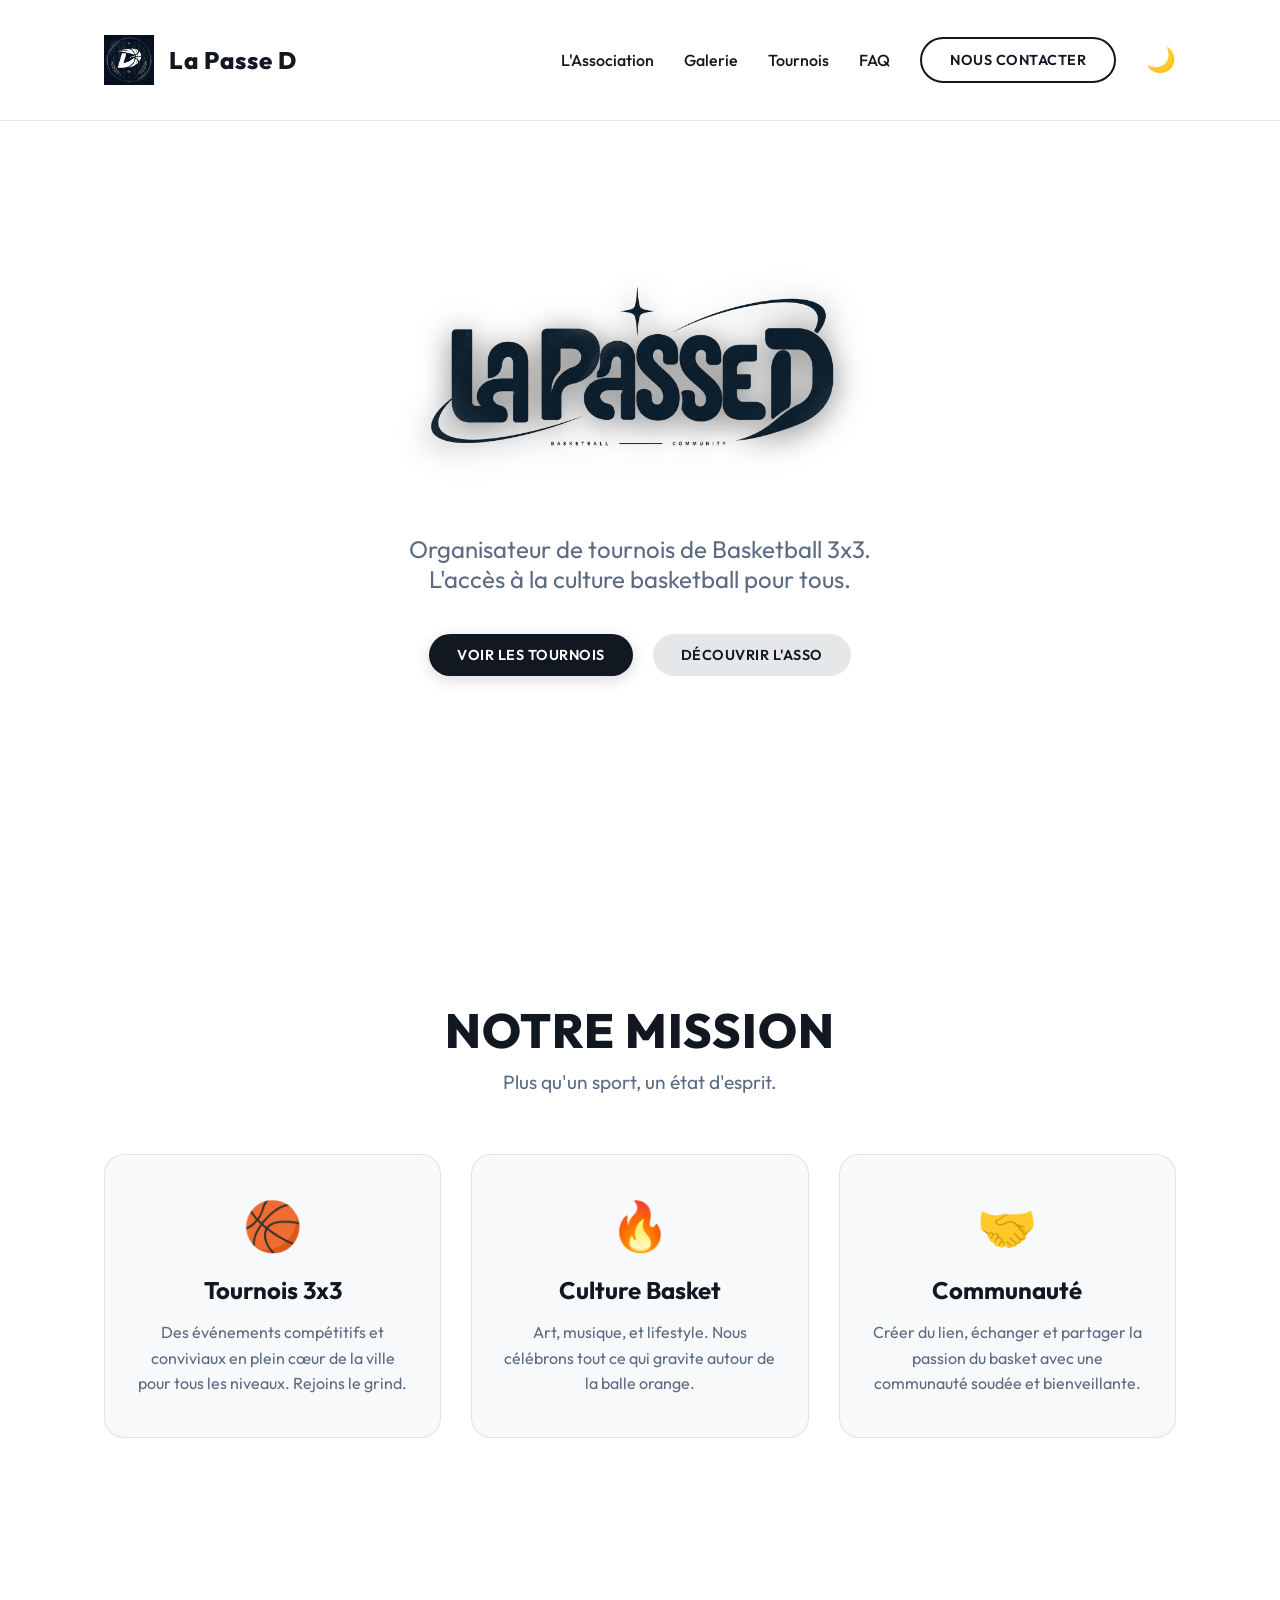
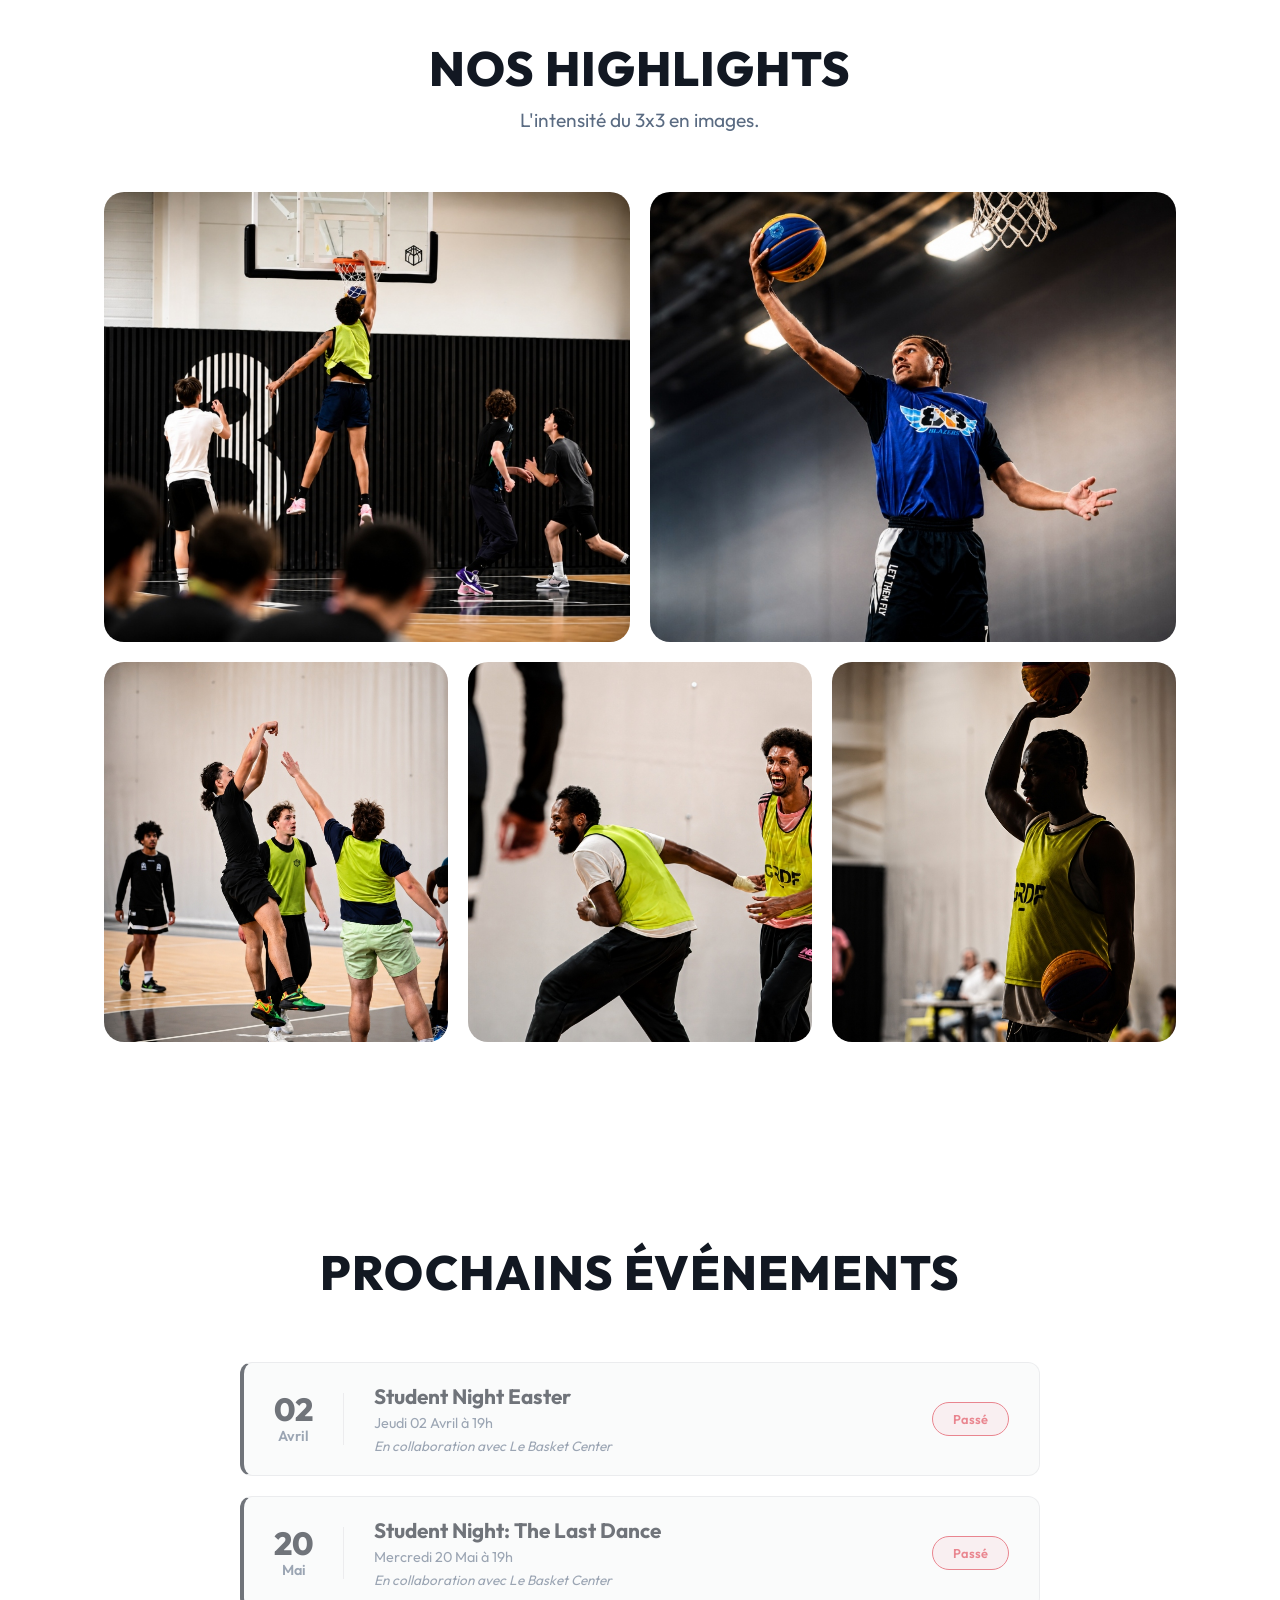
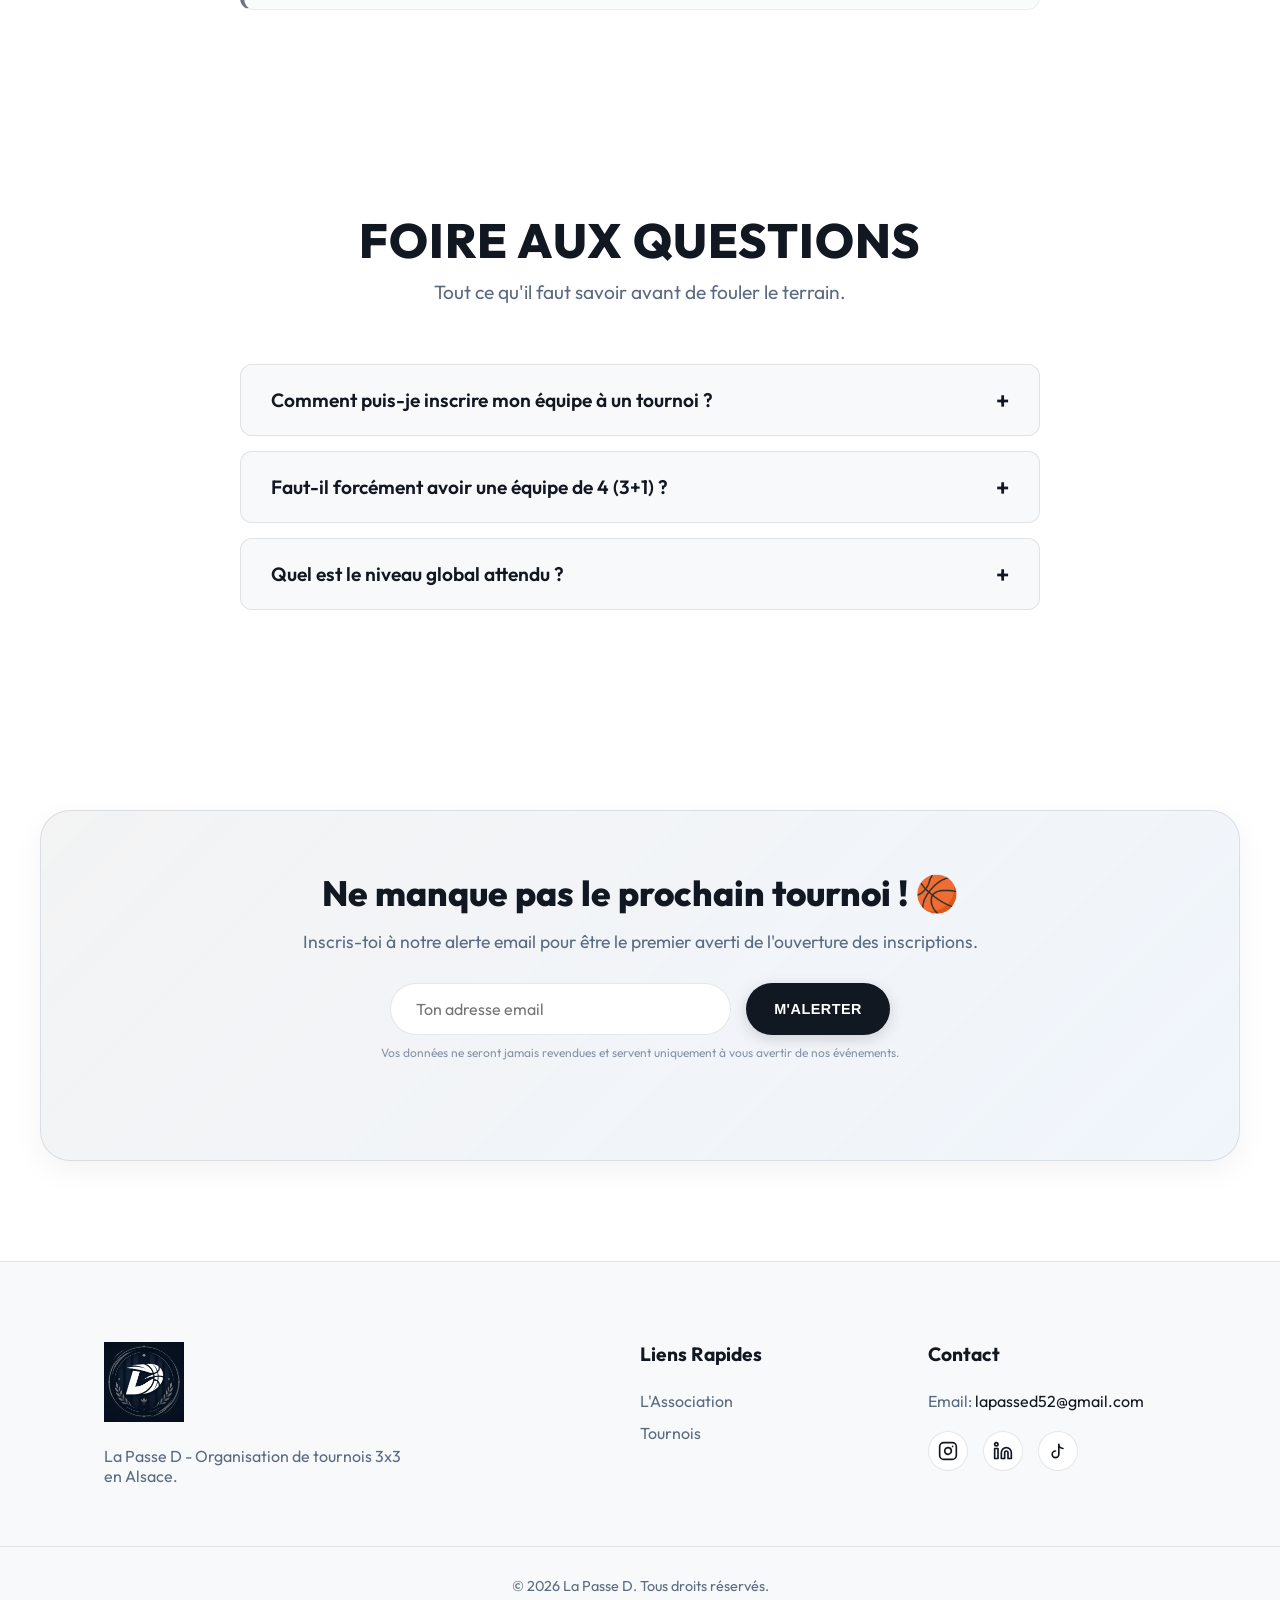
==== commit fcaf23d8: "Intégration du logo blanc en haut à gauche pour le mode sombre" ====
--- a/index.html
+++ b/index.html
@@ -17,7 +17,7 @@
     <link rel="canonical" href="https://lapassed.fr/">
     <link rel="icon" type="image/png" href="/favicon.png">
     <link rel="shortcut icon" href="/favicon.png">
-    <link rel="stylesheet" href="styles.css?v=11">
+    <link rel="stylesheet" href="styles.css?v=12">
     <link rel="preconnect" href="https://fonts.googleapis.com">
     <link rel="manifest" href="/manifest.json?v=3">
     <meta name="theme-color" content="#121822">
@@ -52,7 +52,8 @@
     <header class="navbar">
         <div class="container nav-content">
             <a href="#" class="logo">
-                <img src="assets/images/Logo v3.PNG" alt="La Passe D Logo">
+                <img src="assets/images/Logo v3.PNG" alt="La Passe D Logo" class="logo-light">
+                <img src="assets/images/logo blanc.png" alt="La Passe D Logo" class="logo-dark">
                 <span>La Passe D</span>
             </a>
             <nav class="nav-links">
@@ -133,11 +134,20 @@
                     <p class="subtitle">L'intensité du 3x3 en images.</p>
                 </div>
                 <div class="gallery-grid fade-in-up">
-                    <img src="assets/images/gallery-1.jpg" alt="Dunk spectaculaire en plein match lors d'un tournoi de basket 3x3 La Passe D" class="gallery-img" loading="lazy">
-                    <img src="assets/images/gallery-2.jpg" alt="Joueur s'envolant vers le panier avec ballon en main" class="gallery-img" loading="lazy">
-                    <img src="assets/images/gallery-3.jpg" alt="Tir en suspension décisif au-dessus de la défense adverse" class="gallery-img" loading="lazy">
-                    <img src="assets/images/gallery-4.jpg" alt="Célébration chaleureuse et sourires entre coéquipiers sur le terrain" class="gallery-img" loading="lazy">
-                    <img src="assets/images/gallery-5.jpg" alt="Joueur de basket 3x3 posant avec le ballon de streetball" class="gallery-img" loading="lazy">
+                    <img src="assets/images/gallery-1.jpg"
+                        alt="Dunk spectaculaire en plein match lors d'un tournoi de basket 3x3 La Passe D"
+                        class="gallery-img" loading="lazy">
+                    <img src="assets/images/gallery-2.jpg" alt="Joueur s'envolant vers le panier avec ballon en main"
+                        class="gallery-img" loading="lazy">
+                    <img src="assets/images/gallery-3.jpg"
+                        alt="Tir en suspension décisif au-dessus de la défense adverse" class="gallery-img"
+                        loading="lazy">
+                    <img src="assets/images/gallery-4.jpg"
+                        alt="Célébration chaleureuse et sourires entre coéquipiers sur le terrain" class="gallery-img"
+                        loading="lazy">
+                    <img src="assets/images/gallery-5.jpg"
+                        alt="Joueur de basket 3x3 posant avec le ballon de streetball" class="gallery-img"
+                        loading="lazy">
                 </div>
             </div>
         </section>
@@ -223,7 +233,7 @@
             </div>
             <div class="footer-contact">
                 <h4>Contact</h4>
-                <p>Email: <a href="mailto:contact@lapassed.fr">lapassed52@gmail.com</a></p>
+                <p>Email: <a href="mailto:lapassed52@gmail.com">lapassed52@gmail.com</a></p>
                 <div class="socials">
                     <a href="https://www.instagram.com/lapassed_off" class="social-icon" aria-label="Instagram">
                         <svg viewBox="0 0 24 24" fill="none" stroke="currentColor" stroke-width="2"
--- a/styles.css
+++ b/styles.css
@@ -876,10 +876,25 @@
 }
 
 /* Invert logos and specific images in dark mode */
-[data-theme="dark"] .logo img,
-[data-theme="dark"] .footer-logo,
+[data-theme="dark"] .footer-logo {
+    filter: brightness(0) invert(1);
+    transition: filter 0.3s ease;
+}
+
+.logo .logo-dark {
+    display: none;
+}
+
+[data-theme="dark"] .logo .logo-light {
+    display: none;
+}
+
+[data-theme="dark"] .logo .logo-dark {
+    display: block;
+}
+
 [data-theme="dark"] .hero-title-img {
-    filter: invert(1);
+    filter: brightness(0) invert(1) drop-shadow(0 5px 15px rgba(0,0,0,0.5));
     transition: filter 0.3s ease;
 }
 
@@ -1066,7 +1081,7 @@
 }
 
 [data-theme="dark"] .bounce-logo {
-    filter: invert(1);
+    filter: brightness(0) invert(1);
 }
 
 @keyframes bounce {
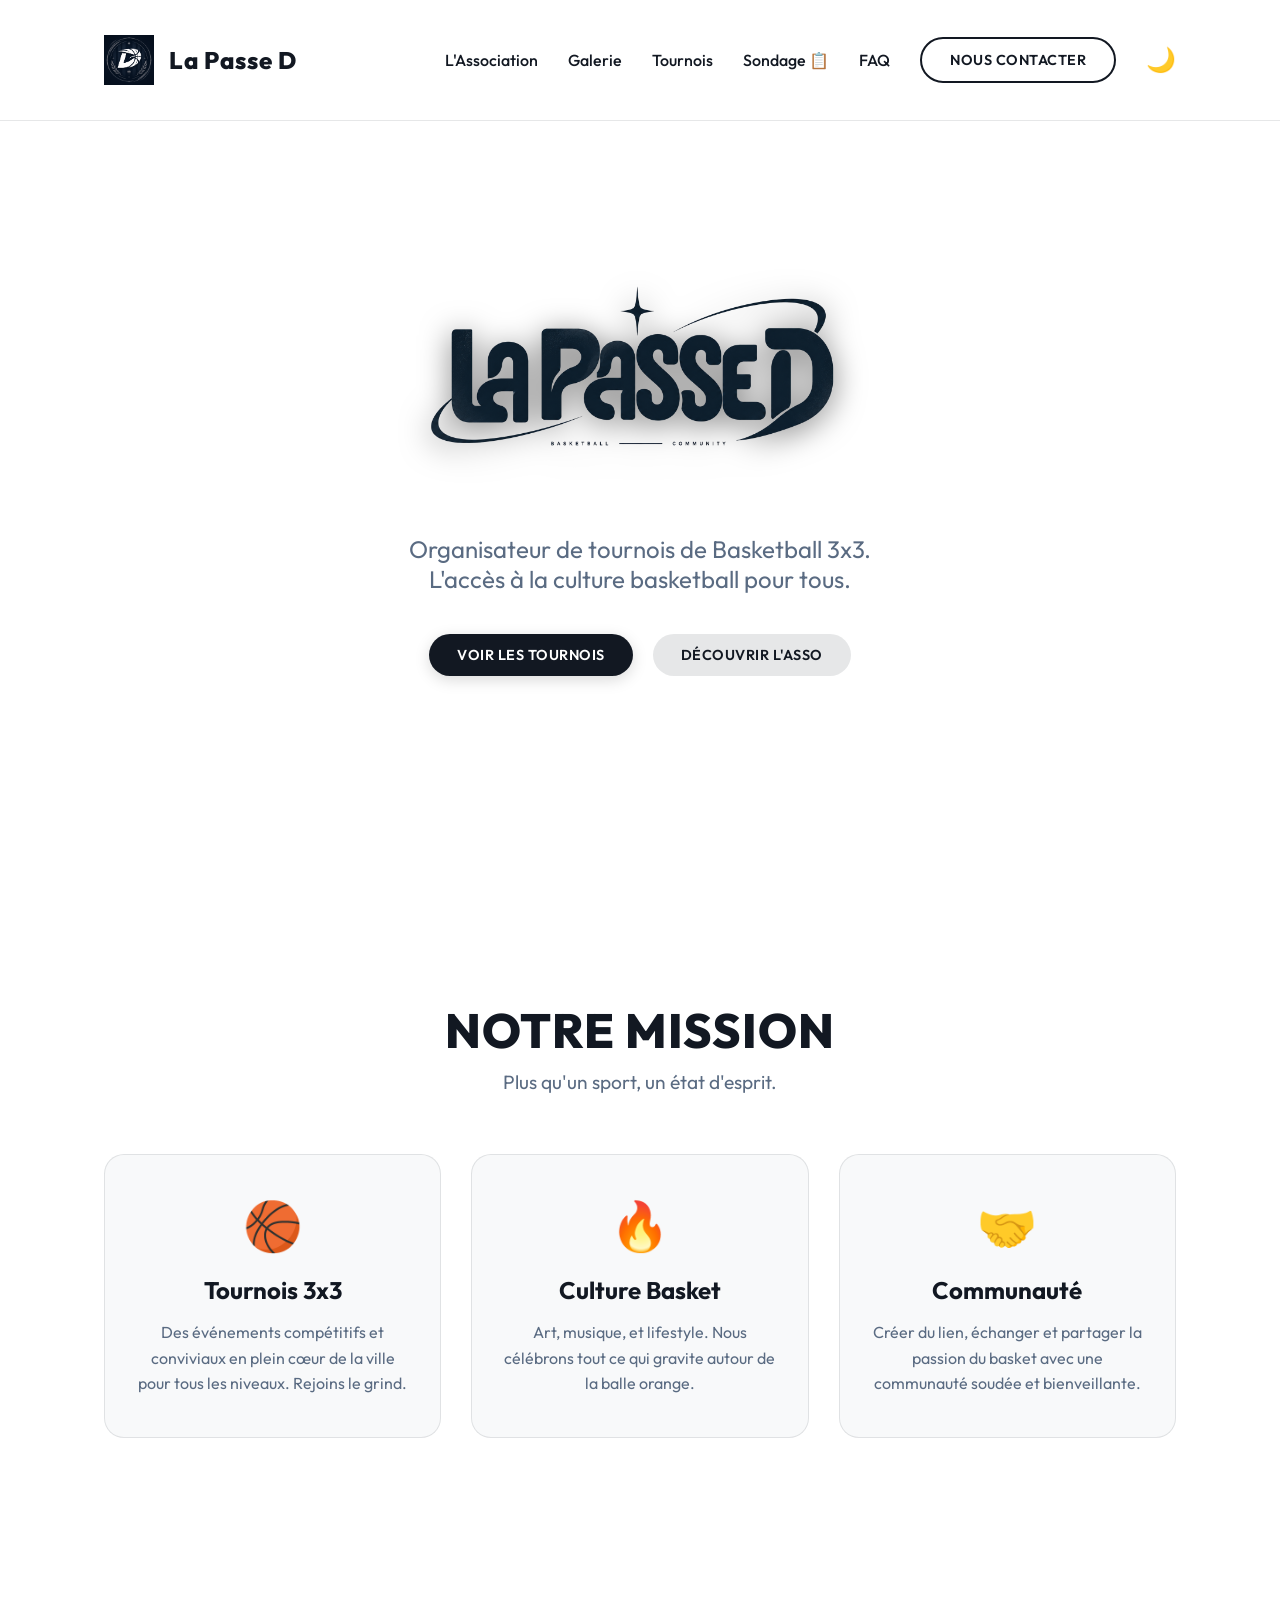
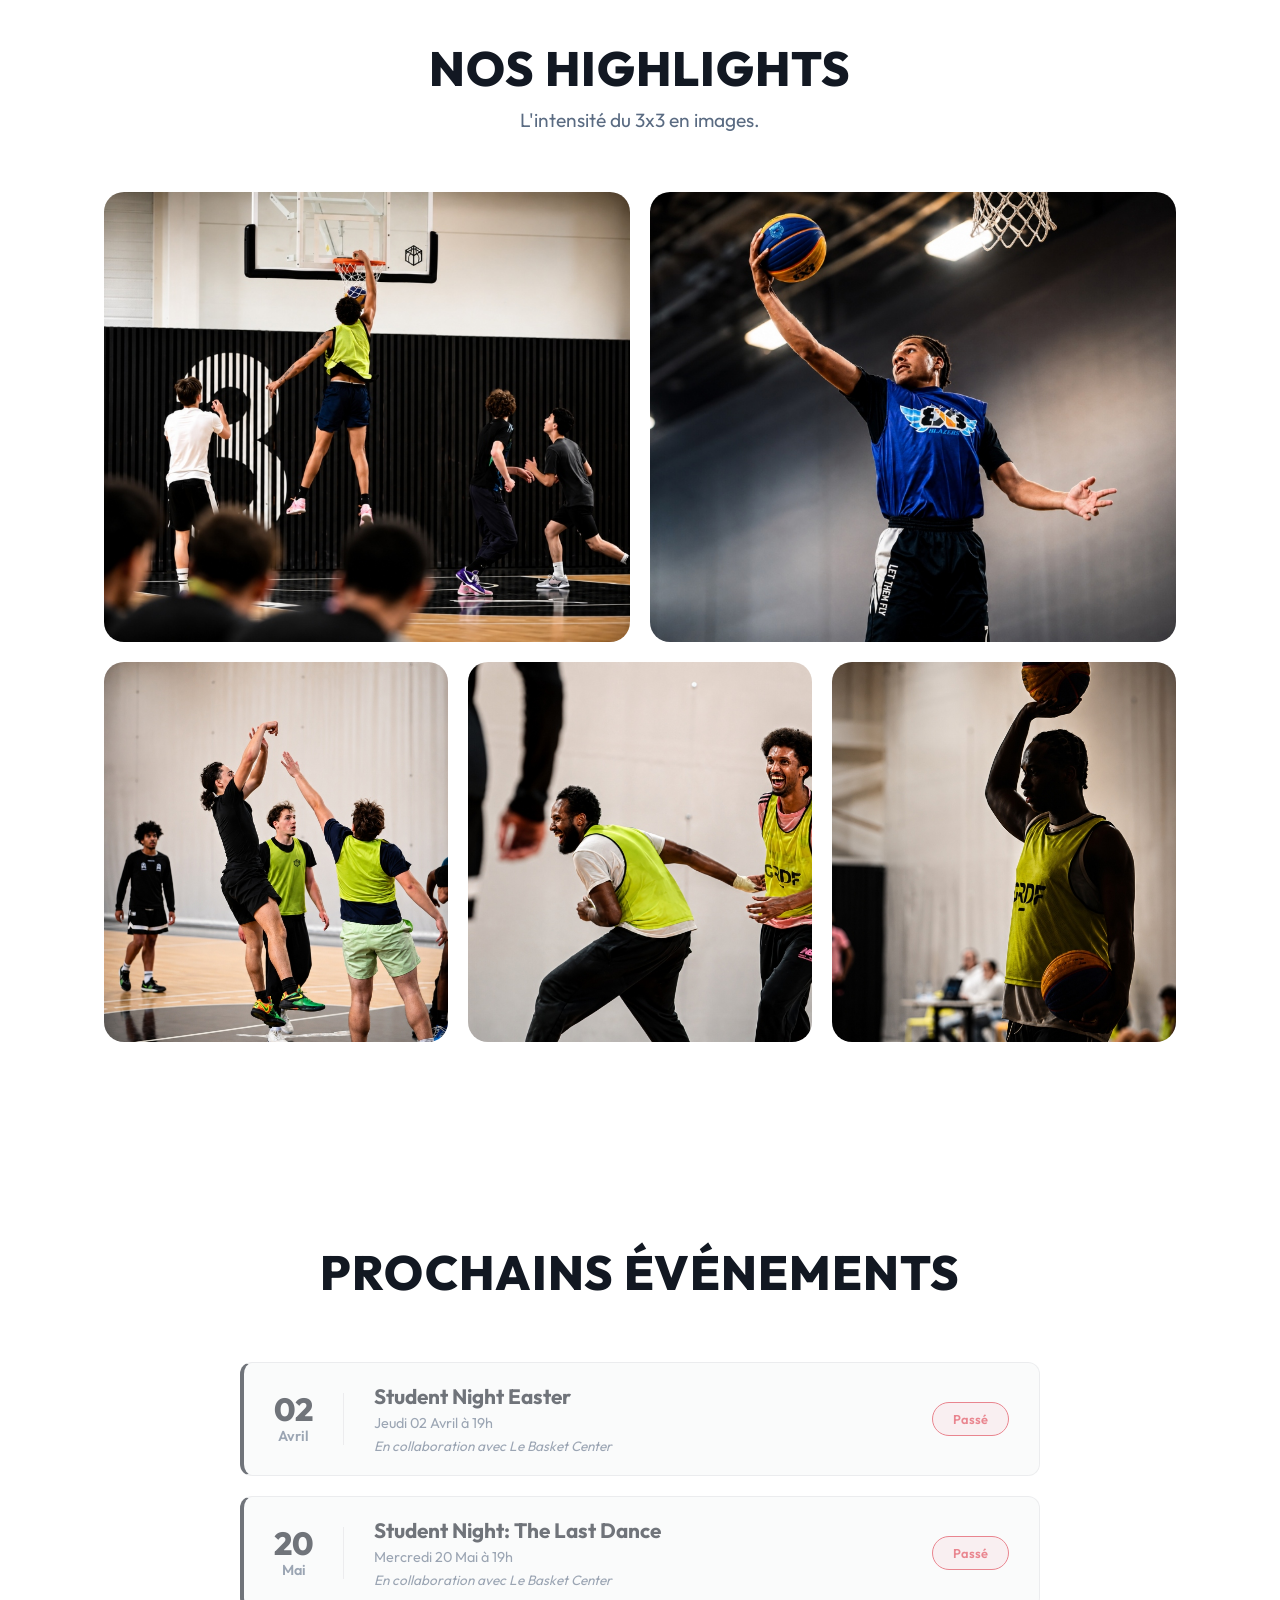
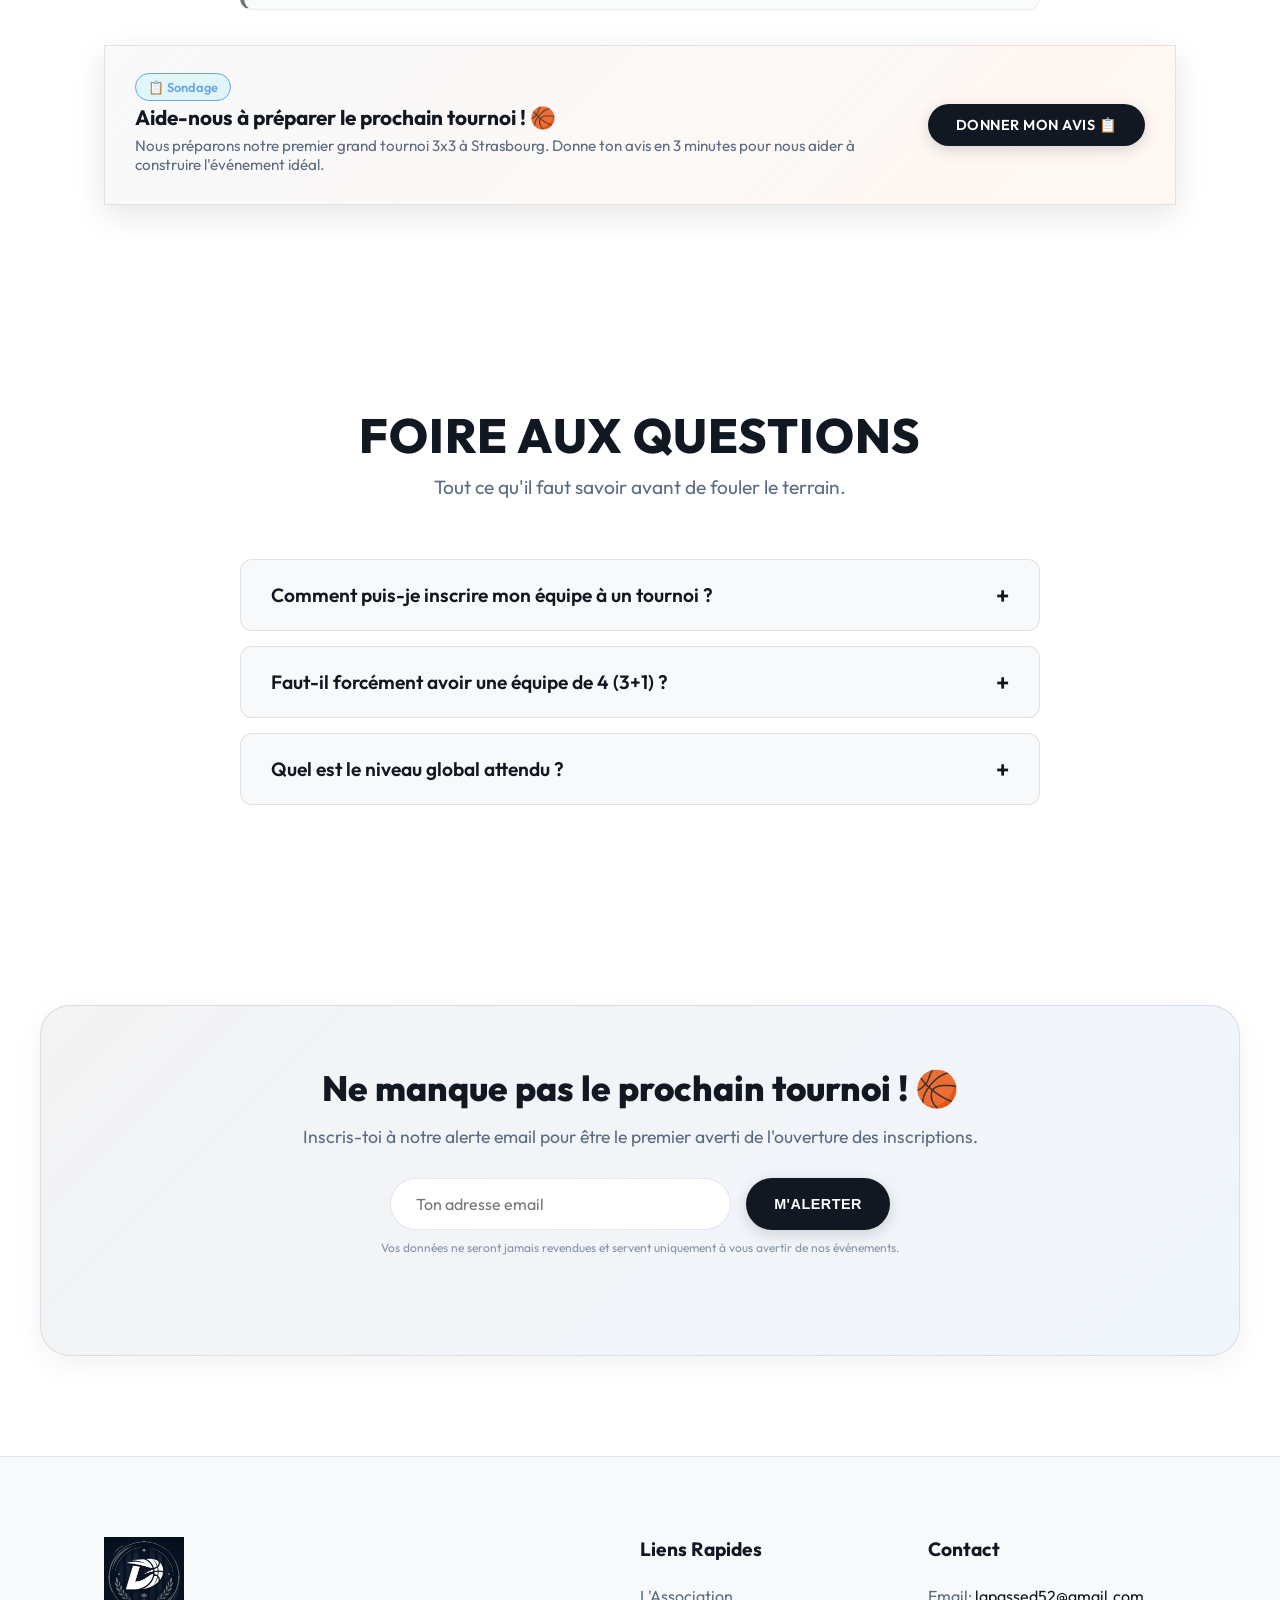
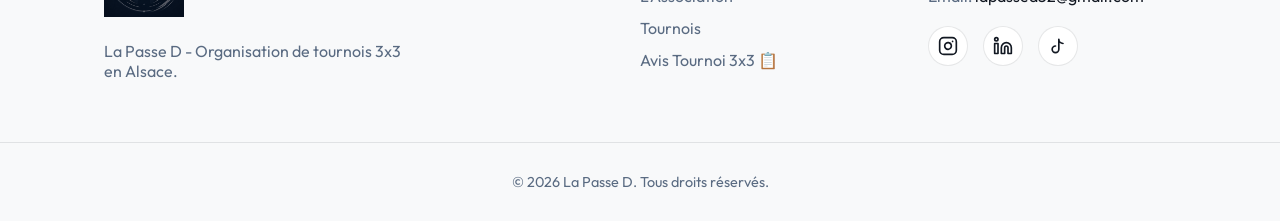
==== commit 2ee696de: "Affichage du logo blanc footer en mode sombre + ajout du sondage étude de marché" ====
--- a/index.html
+++ b/index.html
@@ -60,6 +60,7 @@
                 <a href="#about" class="nav-item">L'Association</a>
                 <a href="#gallery" class="nav-item">Galerie</a>
                 <a href="#tournaments" class="nav-item">Tournois</a>
+                <a href="https://forms.gle/GD2G6Wc5VQ66uXCr9" target="_blank" rel="noopener noreferrer" class="nav-item">Sondage 📋</a>
                 <a href="#faq" class="nav-item">FAQ</a>
                 <a href="#contact" class="btn btn-outline">Nous Contacter</a>
                 <button id="themeToggle" class="theme-toggle" aria-label="Passer en mode sombre">🌙</button>
@@ -158,6 +159,14 @@
                 </div>
                 <div class="tournament-list fade-in-up" id="eventsContainer">
                     <!-- Events will be dynamically injected here by script.js -->
+                </div>
+                <div class="survey-banner fade-in-up">
+                    <div class="survey-info">
+                        <span class="badge open">📋 Sondage</span>
+                        <h3>Aide-nous à préparer le prochain tournoi ! 🏀</h3>
+                        <p>Nous préparons notre premier grand tournoi 3x3 à Strasbourg. Donne ton avis en 3 minutes pour nous aider à construire l'événement idéal.</p>
+                    </div>
+                    <a href="https://forms.gle/GD2G6Wc5VQ66uXCr9" target="_blank" rel="noopener noreferrer" class="btn btn-primary survey-btn">Donner mon avis 📋</a>
                 </div>
             </div>
         </section>
@@ -221,7 +230,8 @@
     <footer class="footer" id="contact">
         <div class="container footer-content">
             <div class="footer-brand">
-                <img src="assets/images/Logo v3.PNG" alt="La Passe D Logo" class="footer-logo" loading="lazy">
+                <img src="assets/images/Logo v3.PNG" alt="La Passe D Logo" class="footer-logo footer-logo-light" loading="lazy">
+                <img src="assets/images/logo blanc.png" alt="La Passe D Logo" class="footer-logo footer-logo-dark" loading="lazy">
                 <p>La Passe D - Organisation de tournois 3x3 en Alsace.</p>
             </div>
             <div class="footer-links">
@@ -229,6 +239,7 @@
                 <ul>
                     <li><a href="#about">L'Association</a></li>
                     <li><a href="#tournaments">Tournois</a></li>
+                    <li><a href="https://forms.gle/GD2G6Wc5VQ66uXCr9" target="_blank" rel="noopener noreferrer">Avis Tournoi 3x3 📋</a></li>
                 </ul>
             </div>
             <div class="footer-contact">
--- a/styles.css
+++ b/styles.css
@@ -475,6 +475,58 @@
 
 .tournament-card.passed {
     opacity: 0.6;
+}
+
+.survey-banner {
+    margin-top: 35px;
+    background: var(--bg-card);
+    border: 1px solid var(--border-color);
+    border-radius: var(--border-radius);
+    padding: 30px;
+    display: flex;
+    align-items: center;
+    justify-content: space-between;
+    gap: 20px;
+    box-shadow: 0 10px 30px rgba(0, 0, 0, 0.1);
+    background: linear-gradient(135deg, var(--bg-card) 0%, rgba(255, 107, 0, 0.05) 100%);
+    transition: transform 0.3s ease, border-color 0.3s ease;
+}
+
+.survey-banner:hover {
+    transform: translateY(-3px);
+    border-color: var(--primary);
+}
+
+.survey-info {
+    flex: 1;
+}
+
+.survey-info h3 {
+    font-size: 1.3rem;
+    margin-top: 8px;
+    margin-bottom: 6px;
+    color: var(--text-color);
+}
+
+.survey-info p {
+    color: var(--text-muted);
+    font-size: 0.95rem;
+    margin: 0;
+}
+
+.survey-btn {
+    white-space: nowrap;
+}
+
+@media (max-width: 768px) {
+    .survey-banner {
+        flex-direction: column;
+        text-align: center;
+        padding: 24px;
+    }
+    .survey-btn {
+        width: 100%;
+    }
 }
 
 .cta-container {
@@ -875,21 +927,19 @@
     }
 }
 
-/* Invert logos and specific images in dark mode */
-[data-theme="dark"] .footer-logo {
-    filter: brightness(0) invert(1);
-    transition: filter 0.3s ease;
-}
-
-.logo .logo-dark {
+/* Logo dark mode switching (Navbar and Footer) */
+.logo .logo-dark,
+.footer-logo-dark {
     display: none;
 }
 
-[data-theme="dark"] .logo .logo-light {
+[data-theme="dark"] .logo .logo-light,
+[data-theme="dark"] .footer-logo-light {
     display: none;
 }
 
-[data-theme="dark"] .logo .logo-dark {
+[data-theme="dark"] .logo .logo-dark,
+[data-theme="dark"] .footer-logo-dark {
     display: block;
 }
 
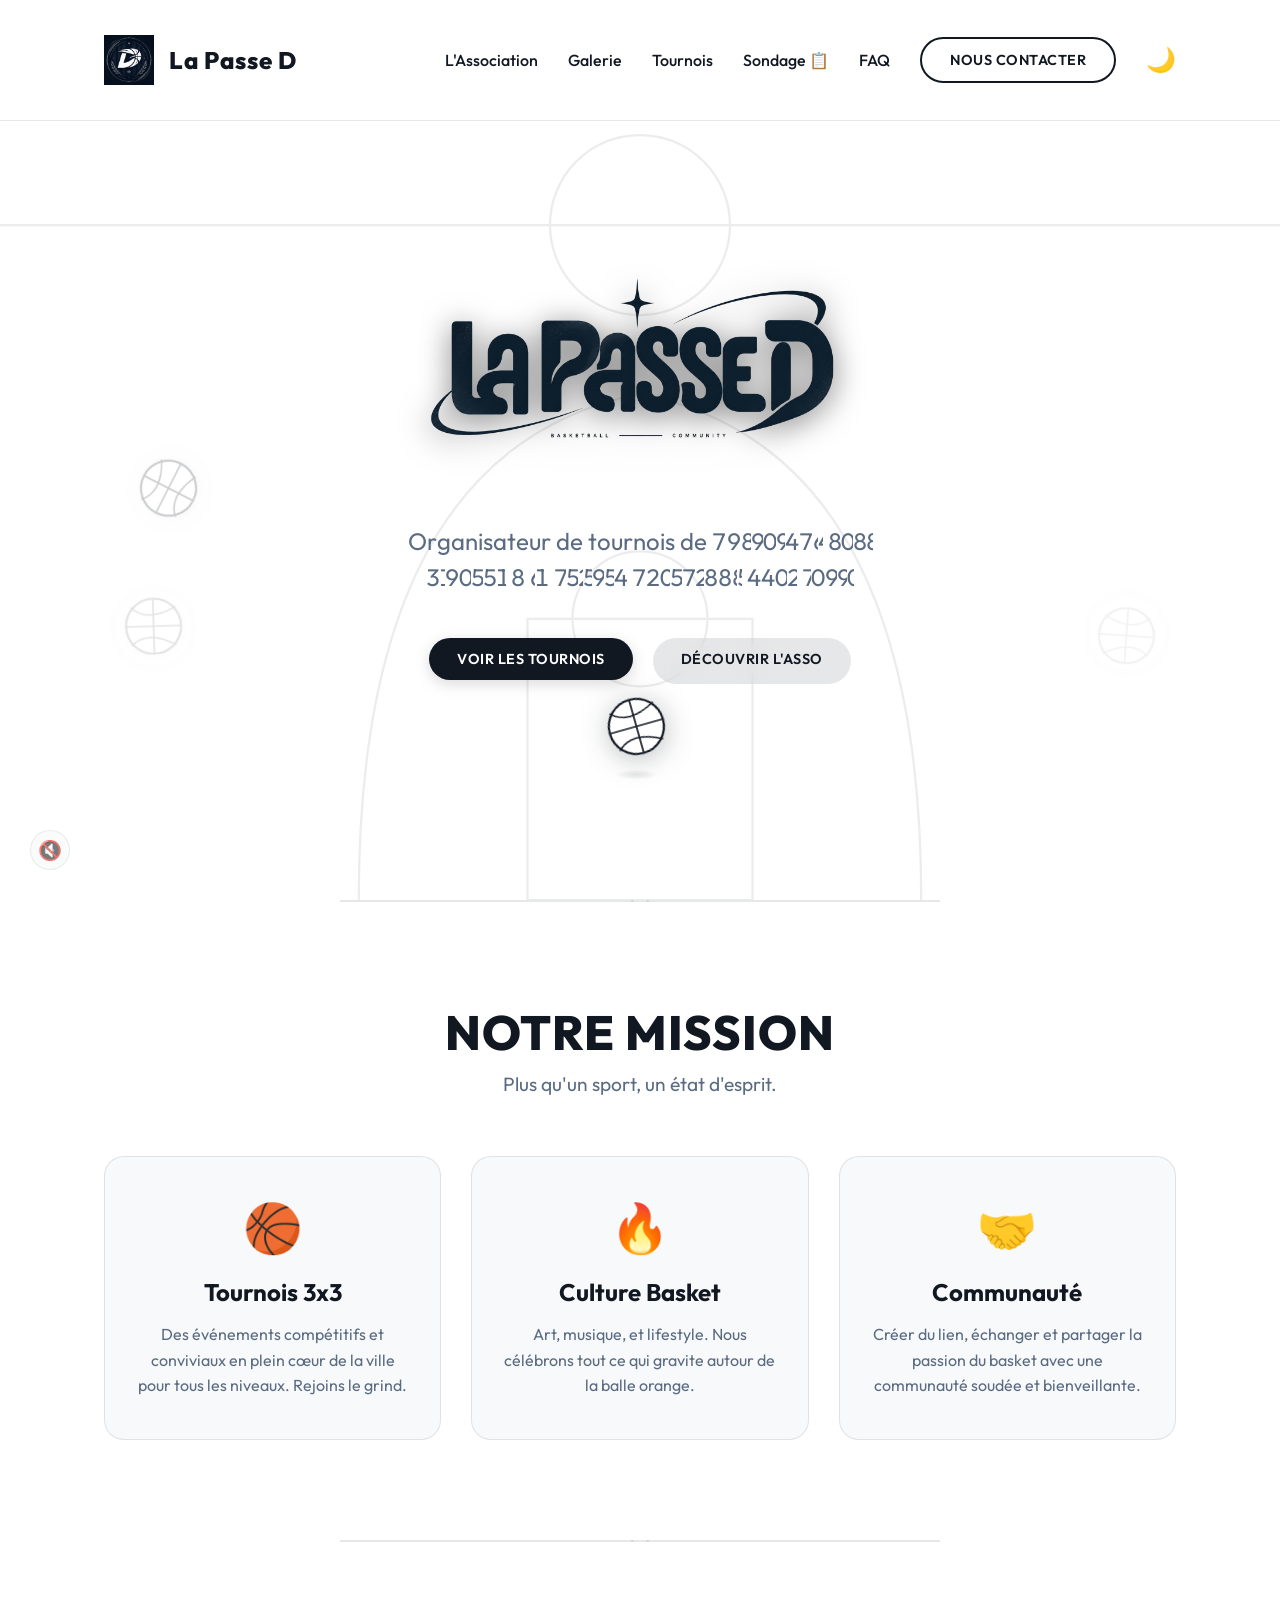
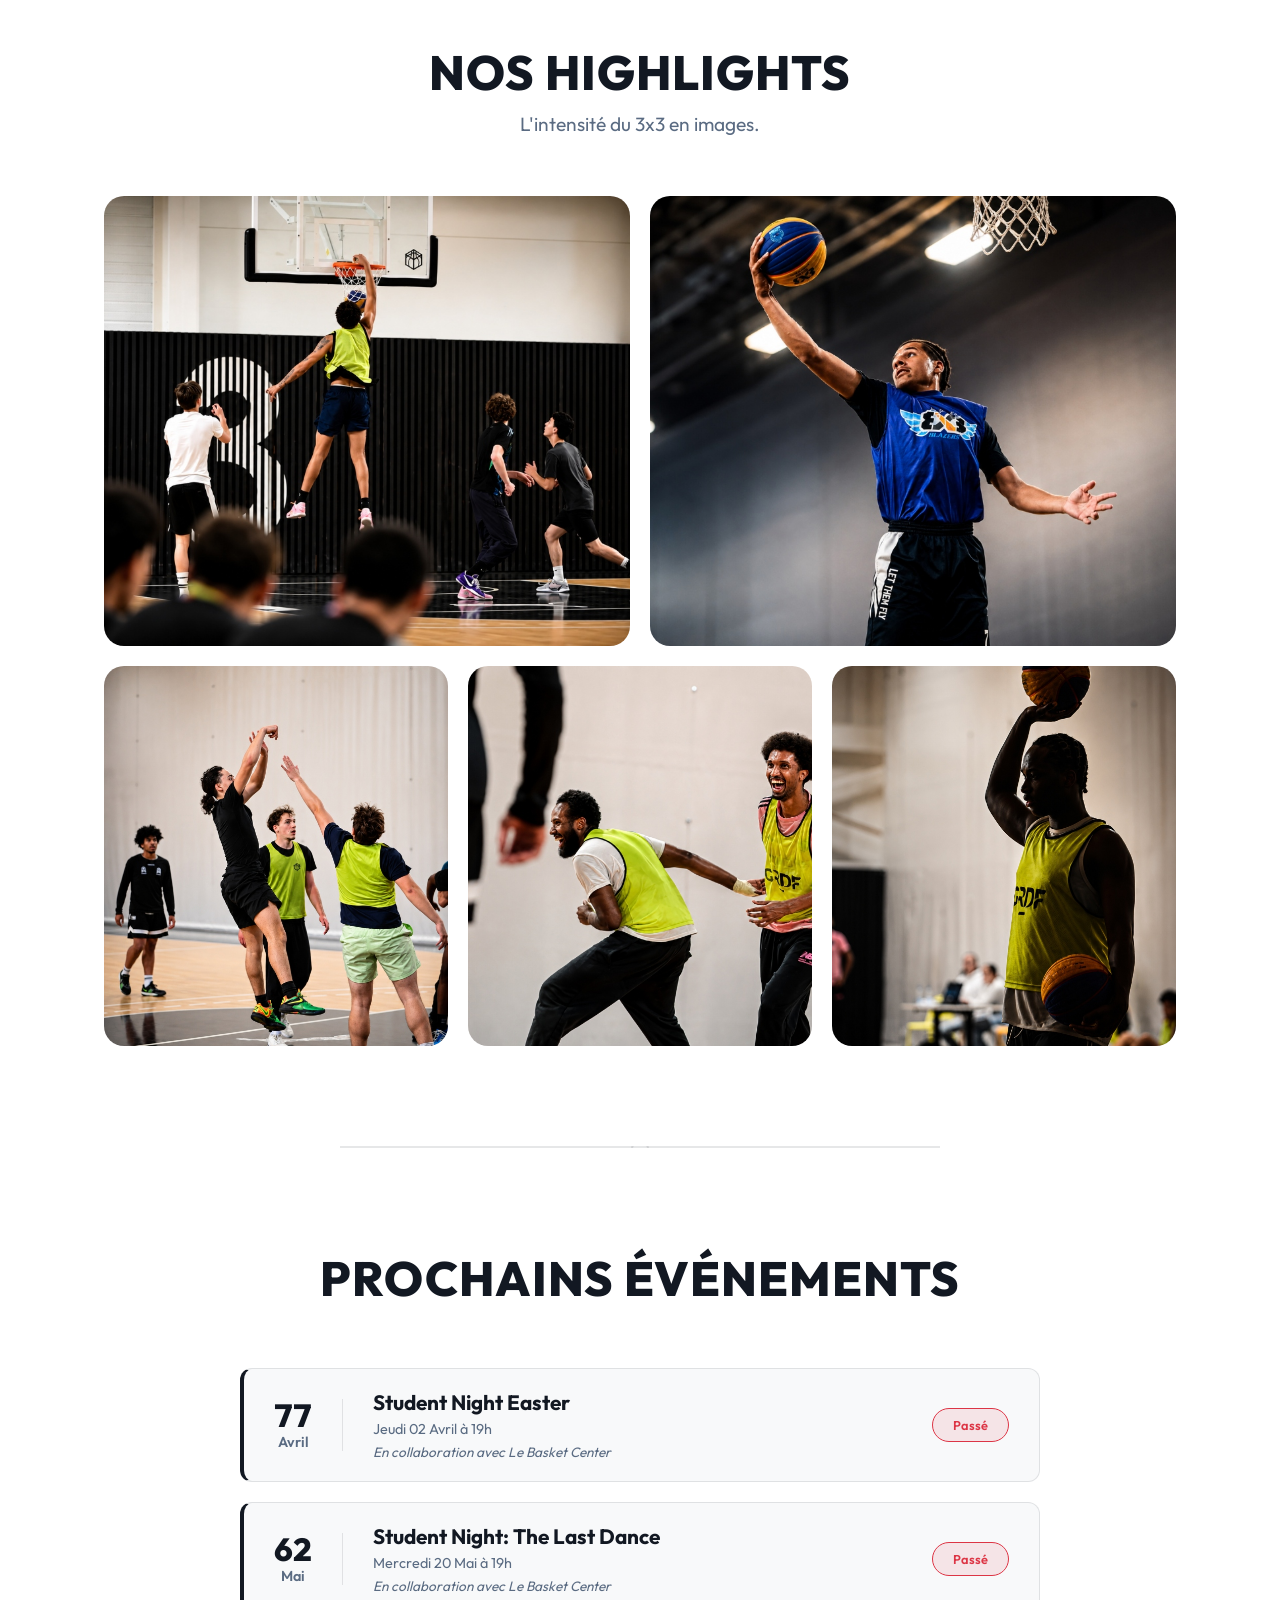
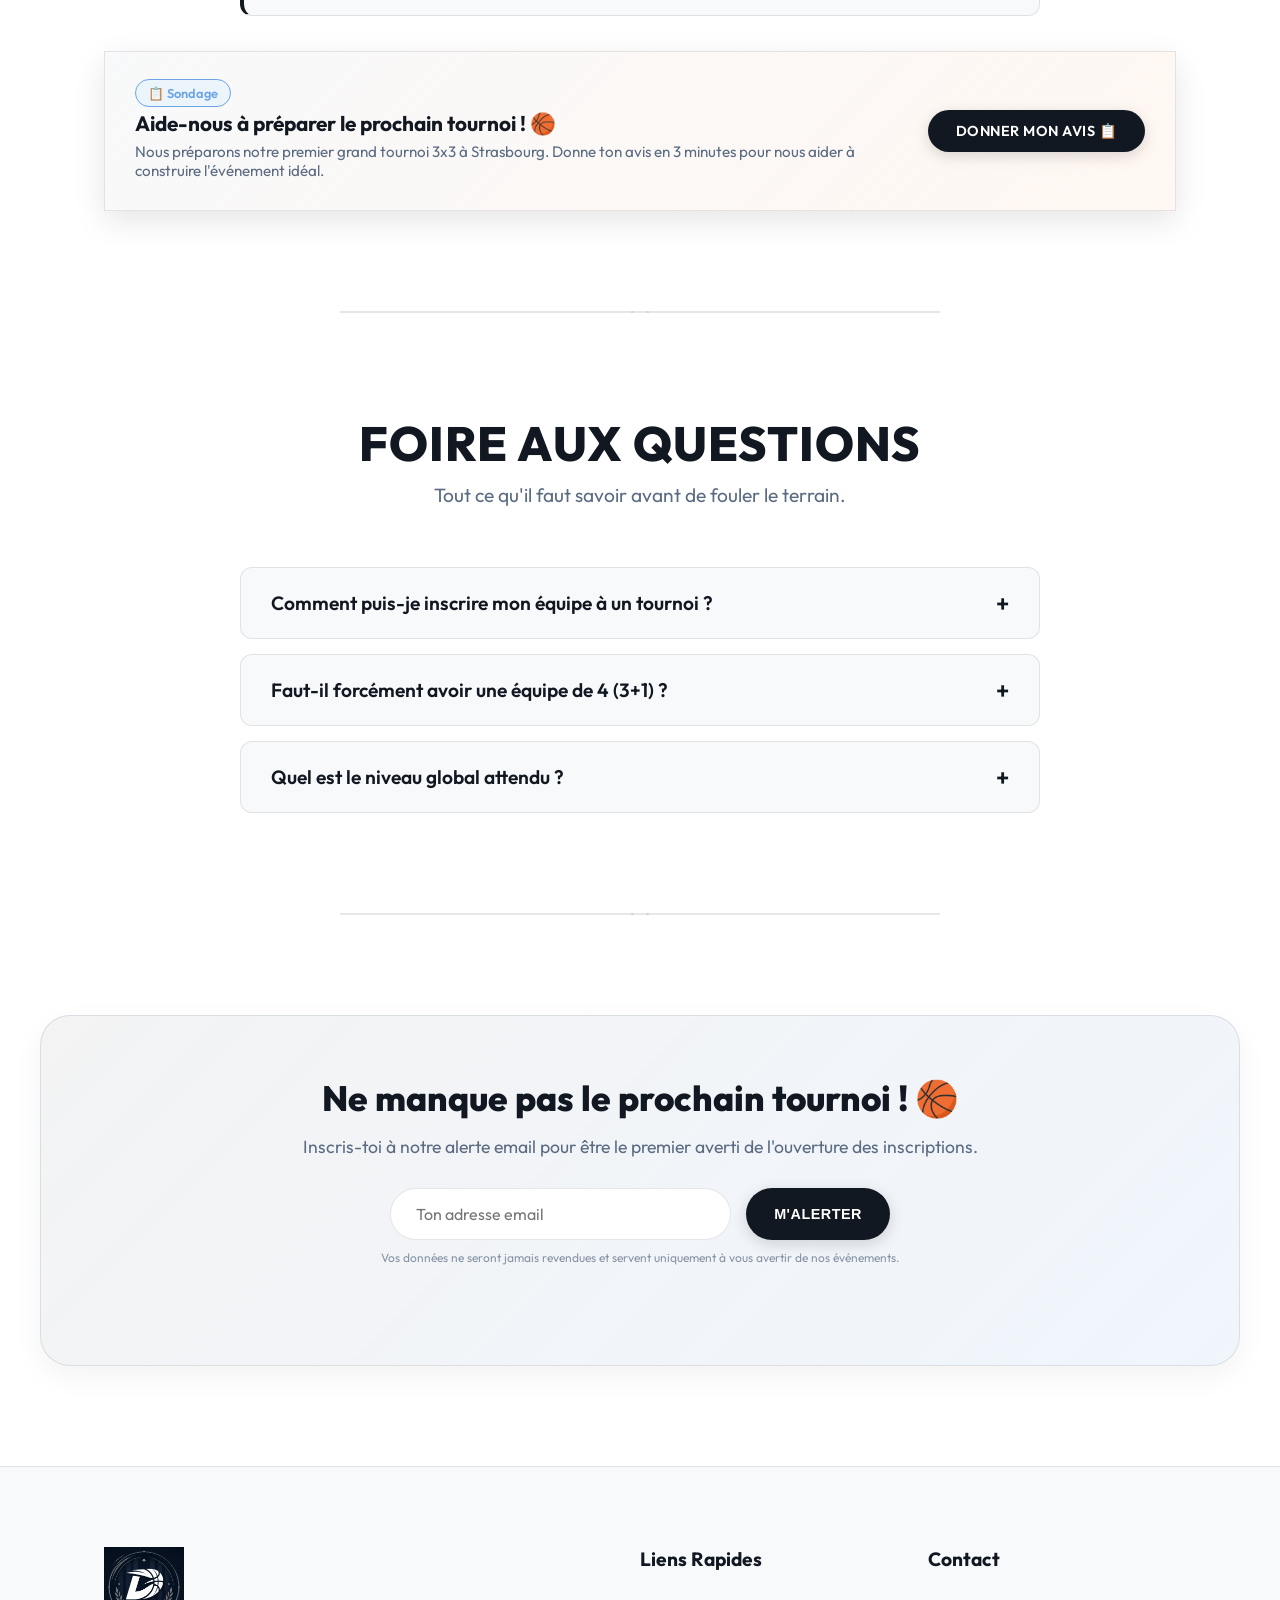
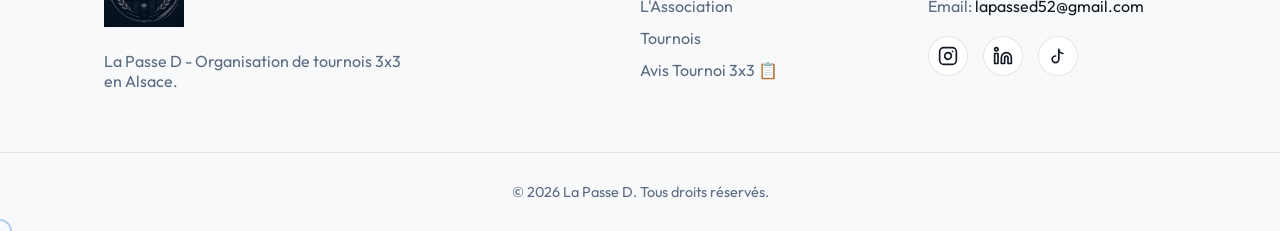
==== commit 9e17f0b7: "Ajout de l'animation basket 3x3 interactive au scroll (ball-animation)" ====
--- a/index.html
+++ b/index.html
@@ -17,7 +17,9 @@
     <link rel="canonical" href="https://lapassed.fr/">
     <link rel="icon" type="image/png" href="/favicon.png">
     <link rel="shortcut icon" href="/favicon.png">
-    <link rel="stylesheet" href="styles.css?v=12">
+    <link rel="stylesheet" href="styles.css?v=13">
+    <link rel="stylesheet" href="animations.css?v=1">
+    <link rel="stylesheet" href="ball-animation.css?v=5">
     <link rel="preconnect" href="https://fonts.googleapis.com">
     <link rel="manifest" href="/manifest.json?v=3">
     <meta name="theme-color" content="#121822">
@@ -77,7 +79,7 @@
     </header>
 
     <main>
-        <section class="hero" id="home">
+        <section class="hero" id="home" data-act="1">
             <div class="hero-bg" style="background-image: url('assets/images/background.jpg');">
             </div>
             <div class="hero-overlay"></div>
@@ -101,7 +103,7 @@
             </div>
         </section>
 
-        <section class="about section-padding" id="about">
+        <section class="about section-padding" id="about" data-act="2">
             <div class="container">
                 <div class="section-header fade-in">
                     <h2>Notre <span>Mission</span></h2>
@@ -128,7 +130,7 @@
                 </div>
             </div>
         </section>
-        <section class="gallery section-padding" id="gallery">
+        <section class="gallery section-padding" id="gallery" data-act="3">
             <div class="container">
                 <div class="section-header fade-in">
                     <h2>Nos <span>Highlights</span></h2>
@@ -152,7 +154,7 @@
                 </div>
             </div>
         </section>
-        <section class="tournaments section-padding" id="tournaments">
+        <section class="tournaments section-padding" id="tournaments" data-act="4">
             <div class="container">
                 <div class="section-header fade-in">
                     <h2>Prochains <span>Événements</span></h2>
@@ -171,7 +173,7 @@
             </div>
         </section>
 
-        <section class="faq section-padding" id="faq">
+        <section class="faq section-padding" id="faq" data-act="5">
             <div class="container">
                 <div class="section-header fade-in">
                     <h2>Foire Aux <span>Questions</span></h2>
@@ -286,6 +288,8 @@
     </a>
 
     <script src="script.js?v=7"></script>
+    <script src="animations.js?v=1"></script>
+    <script src="ball-animation.js?v=5"></script>
     <script>
         if ('serviceWorker' in navigator) {
             window.addEventListener('load', () => {
--- a/styles.css
+++ b/styles.css
@@ -7,6 +7,8 @@
     --primary: #121822;
     --primary-hover: #2a364a;
     --secondary: #6ea4e6;
+    --tertiary: #99daff;
+    --accent-color: #99daff;
     
     --btn-primary-text: #ffffff;
     --btn-secondary-bg: rgba(18, 24, 34, 0.1);
@@ -35,7 +37,9 @@
     
     --primary: #6ea4e6;
     --primary-hover: #93c5fd;
-    --secondary: #38bdf8;
+    --secondary: #99daff;
+    --tertiary: #99daff;
+    --accent-color: #99daff;
     
     --btn-primary-text: #0f172a;
     --btn-secondary-bg: rgba(255, 255, 255, 0.1);
@@ -456,7 +460,7 @@
 }
 
 .badge.open {
-    background: rgba(0, 210, 255, 0.1);
+    background: rgba(153, 218, 255, 0.15);
     color: var(--secondary);
     border: 1px solid var(--secondary);
 }
--- a/animations.css
+++ b/animations.css
@@ -0,0 +1,868 @@
+/* ============================================================
+   ANIMATIONS.CSS — La Passe D Basketball Identity Animations
+   ============================================================
+   Every animation can be disabled individually via a CSS class
+   on <html>:  .no-preloader, .no-court-lines, .no-parallax,
+   .no-shot-clock, .no-bounce-scroll, .no-scoreboard,
+   .no-parquet, .no-cursor, .no-footer-ball, .no-nav-bounce,
+   .no-cta-arc, .no-midcourt, .no-ball-trail, .no-logo-spin
+   
+   Global speed multiplier: --anim-speed (default 1)
+   ============================================================ */
+
+:root {
+    --anim-speed: 1;
+}
+
+/* === REDUCED MOTION === */
+@media (prefers-reduced-motion: reduce) {
+    *, *::before, *::after {
+        animation-duration: 0.01ms !important;
+        animation-iteration-count: 1 !important;
+        transition-duration: 0.01ms !important;
+        scroll-behavior: auto !important;
+    }
+    .preloader-ball,
+    .court-lines-svg,
+    .parallax-ball,
+    .footer-bounce-ball,
+    .custom-cursor,
+    .ball-trail-particle,
+    .midcourt-line,
+    .cta-arc-wrapper {
+        display: none !important;
+    }
+}
+
+/* === PRELOADER: TIP-OFF === */
+#preloader {
+    background-color: #121822 !important;
+    flex-direction: column;
+    gap: 0;
+}
+
+#preloader .bounce-logo {
+    animation: none;
+    opacity: 0;
+    transform: scale(0.6);
+    transition: opacity 0.4s ease, transform 0.4s ease;
+}
+
+#preloader.tipoff-reveal .bounce-logo {
+    opacity: 1;
+    transform: scale(1);
+}
+
+.preloader-ball {
+    position: absolute;
+    width: 60px;
+    height: 60px;
+    z-index: 1000000;
+}
+
+.preloader-ball svg {
+    width: 100%;
+    height: 100%;
+}
+
+@keyframes tipoff-bounce {
+    0% {
+        transform: translateY(-200px) scaleX(1) scaleY(1);
+        opacity: 0;
+    }
+    10% {
+        opacity: 1;
+    }
+    35% {
+        transform: translateY(30px) scaleX(1.2) scaleY(0.75);
+    }
+    50% {
+        transform: translateY(-80px) scaleX(0.95) scaleY(1.05);
+    }
+    70% {
+        transform: translateY(20px) scaleX(1.1) scaleY(0.85);
+    }
+    85% {
+        transform: translateY(-30px) scaleX(1) scaleY(1);
+    }
+    100% {
+        transform: translateY(0) scaleX(1) scaleY(1);
+        opacity: 0;
+    }
+}
+
+.preloader-ball.animate {
+    animation: tipoff-bounce calc(1.2s * var(--anim-speed)) cubic-bezier(.34,1.56,.64,1) forwards;
+}
+
+.html-no-preloader #preloader {
+    display: none !important;
+}
+
+/* === HERO: COURT LINES SVG === */
+.court-lines-svg {
+    position: absolute;
+    top: 0;
+    left: 0;
+    width: 100%;
+    height: 100%;
+    z-index: 2;
+    pointer-events: none;
+    opacity: 0.08;
+}
+
+.court-lines-svg path,
+.court-lines-svg circle,
+.court-lines-svg rect,
+.court-lines-svg line {
+    stroke: var(--text-main);
+    stroke-width: 2;
+    fill: none;
+    stroke-dasharray: 2000;
+    stroke-dashoffset: 2000;
+    transition: stroke-dashoffset calc(2s * var(--anim-speed)) ease-out;
+}
+
+.court-lines-svg.drawn path,
+.court-lines-svg.drawn circle,
+.court-lines-svg.drawn rect,
+.court-lines-svg.drawn line {
+    stroke-dashoffset: 0;
+}
+
+.no-court-lines .court-lines-svg {
+    display: none !important;
+}
+
+/* === DRIBBLING BALL (full-page companion) === */
+.dribble-container {
+    position: fixed;
+    z-index: 90;
+    pointer-events: none;
+    will-change: transform;
+    /* positioned via JS */
+}
+
+.dribble-ball {
+    width: 38px;
+    height: 38px;
+    position: relative;
+    will-change: transform;
+    filter: drop-shadow(0 2px 4px rgba(0,0,0,0.15));
+}
+
+.dribble-ball svg {
+    width: 100%;
+    height: 100%;
+}
+
+.dribble-shadow {
+    position: absolute;
+    bottom: -8px;
+    left: 50%;
+    width: 30px;
+    height: 6px;
+    background: radial-gradient(ellipse, rgba(0,0,0,0.18) 0%, transparent 70%);
+    border-radius: 50%;
+    transform: translateX(-50%);
+    will-change: transform, opacity;
+}
+
+.dribble-impact {
+    position: absolute;
+    bottom: -4px;
+    left: 50%;
+    width: 8px;
+    height: 8px;
+    border: 1.5px solid var(--secondary);
+    border-radius: 50%;
+    transform: translateX(-50%) scale(0);
+    opacity: 0;
+    pointer-events: none;
+}
+
+.dribble-impact.ripple-active {
+    animation: impact-ripple calc(0.5s * var(--anim-speed)) ease-out forwards;
+}
+
+@keyframes impact-ripple {
+    0% {
+        transform: translateX(-50%) scale(0);
+        opacity: 0.6;
+    }
+    100% {
+        transform: translateX(-50%) scale(4);
+        opacity: 0;
+    }
+}
+
+/* Play path SVG */
+.dribble-path {
+    position: fixed;
+    top: 0;
+    left: 0;
+    width: 100%;
+    height: 100%;
+    pointer-events: none;
+    z-index: 89;
+}
+
+.dribble-path line {
+    stroke: var(--secondary);
+    stroke-width: 1.5;
+    stroke-dasharray: 6 4;
+    opacity: 0.12;
+    stroke-linecap: round;
+}
+
+.no-parallax .dribble-container,
+.no-parallax .dribble-path {
+    display: none !important;
+}
+
+@media (max-width: 768px) {
+    .dribble-container,
+    .dribble-path {
+        display: none !important;
+    }
+}
+
+/* === SCROLL: BOUNCE-IN SECTIONS === */
+.bounce-in-section {
+    opacity: 0;
+    transform: translateY(60px);
+    transition: opacity calc(0.6s * var(--anim-speed)) ease,
+                transform calc(0.6s * var(--anim-speed)) cubic-bezier(.34,1.56,.64,1);
+}
+
+.bounce-in-section.appear {
+    opacity: 1;
+    transform: translateY(0);
+}
+
+.no-bounce-scroll .bounce-in-section {
+    opacity: 1 !important;
+    transform: none !important;
+}
+
+/* === SCROLL: CASCADE CARDS (passe) === */
+/* Override old .fade-in-up when our animation classes are present */
+.bounce-in-section.fade-in-up,
+.bounce-in-section.fade-in {
+    transition: opacity calc(0.6s * var(--anim-speed)) ease,
+                transform calc(0.6s * var(--anim-speed)) cubic-bezier(.34,1.56,.64,1);
+}
+
+.cascade-card {
+    opacity: 0;
+    transform: translateX(-40px) rotate(-3deg);
+    transition: opacity calc(0.5s * var(--anim-speed)) ease,
+                transform calc(0.6s * var(--anim-speed)) cubic-bezier(.34,1.56,.64,1);
+}
+
+.cascade-card.fade-in-up {
+    transform: translateX(-40px) rotate(-3deg);
+}
+
+.cascade-card.appear {
+    opacity: 1;
+    transform: translateX(0) rotate(0deg) !important;
+}
+
+.cascade-card:nth-child(2) {
+    transition-delay: calc(0.1s * var(--anim-speed));
+}
+
+.cascade-card:nth-child(3) {
+    transition-delay: calc(0.2s * var(--anim-speed));
+}
+
+.cascade-card:nth-child(4) {
+    transition-delay: calc(0.3s * var(--anim-speed));
+}
+
+.cascade-card:nth-child(5) {
+    transition-delay: calc(0.4s * var(--anim-speed));
+}
+
+/* === SCROLL: SCOREBOARD LED NUMBERS === */
+.scoreboard-number {
+    display: inline-block;
+    font-variant-numeric: tabular-nums;
+    position: relative;
+    overflow: hidden;
+}
+
+.scoreboard-number.counting {
+    animation: led-flicker calc(0.1s * var(--anim-speed)) step-end infinite;
+}
+
+@keyframes led-flicker {
+    0%, 100% { opacity: 1; }
+    50% { opacity: 0.7; }
+}
+
+.no-scoreboard .scoreboard-number {
+    animation: none !important;
+}
+
+/* === SCROLL: MIDCOURT LINE === */
+.midcourt-line {
+    display: block;
+    width: 80%;
+    max-width: 600px;
+    height: 2px;
+    margin: 0 auto;
+    position: relative;
+    overflow: hidden;
+}
+
+.midcourt-line::before {
+    content: '';
+    position: absolute;
+    top: 0;
+    left: 0;
+    width: 100%;
+    height: 100%;
+    background: var(--border-color);
+    transform: scaleX(0);
+    transform-origin: left;
+    transition: transform calc(0.8s * var(--anim-speed)) ease-out;
+}
+
+.midcourt-line::after {
+    content: '';
+    position: absolute;
+    top: -6px;
+    left: 50%;
+    width: 14px;
+    height: 14px;
+    border: 2px solid var(--border-color);
+    border-radius: 50%;
+    transform: translateX(-50%) scale(0);
+    transition: transform calc(0.5s * var(--anim-speed)) cubic-bezier(.34,1.56,.64,1) calc(0.6s * var(--anim-speed));
+}
+
+.midcourt-line.drawn::before {
+    transform: scaleX(1);
+}
+
+.midcourt-line.drawn::after {
+    transform: translateX(-50%) scale(1);
+}
+
+.no-midcourt .midcourt-line {
+    display: none !important;
+}
+
+/* === INTERACTIONS: LOGO SPIN DRIBBLE === */
+.logo:hover .logo-light,
+.logo:hover .logo-dark {
+    animation: spin-dribble calc(0.6s * var(--anim-speed)) cubic-bezier(.34,1.56,.64,1);
+}
+
+@keyframes spin-dribble {
+    0% { transform: rotate(0deg); }
+    100% { transform: rotate(360deg); }
+}
+
+.no-logo-spin .logo:hover .logo-light,
+.no-logo-spin .logo:hover .logo-dark {
+    animation: none !important;
+}
+
+/* === INTERACTIONS: NAV LINK BOUNCE UNDERLINE === */
+.nav-links a:not(.btn)::after {
+    transition: width calc(0.4s * var(--anim-speed)) cubic-bezier(.34,1.56,.64,1) !important;
+}
+
+.no-nav-bounce .nav-links a:not(.btn)::after {
+    transition: width var(--transition) !important;
+}
+
+/* === INTERACTIONS: PARQUET CARD 3D TILT === */
+.about-card,
+.tournament-card,
+.faq-item,
+.survey-banner {
+    transform-style: preserve-3d;
+    perspective: 800px;
+}
+
+.parquet-shine {
+    position: absolute;
+    top: 0;
+    left: 0;
+    width: 100%;
+    height: 100%;
+    pointer-events: none;
+    background: radial-gradient(circle at var(--mouse-x, 50%) var(--mouse-y, 50%),
+        rgba(255,255,255,0.12) 0%, transparent 60%);
+    opacity: 0;
+    transition: opacity calc(0.3s * var(--anim-speed)) ease;
+    border-radius: inherit;
+    z-index: 1;
+}
+
+.about-card:hover .parquet-shine,
+.tournament-card:hover .parquet-shine,
+.faq-item:hover .parquet-shine,
+.survey-banner:hover .parquet-shine {
+    opacity: 1;
+}
+
+.no-parquet .parquet-shine {
+    display: none !important;
+}
+
+.no-parquet .about-card,
+.no-parquet .tournament-card,
+.no-parquet .faq-item,
+.no-parquet .survey-banner {
+    transform-style: flat !important;
+}
+
+/* === INTERACTIONS: CUSTOM CURSOR === */
+.custom-cursor {
+    position: fixed;
+    width: 24px;
+    height: 24px;
+    border: 2px solid var(--secondary);
+    border-radius: 50%;
+    pointer-events: none;
+    z-index: 999998;
+    opacity: 0.5;
+    transition: width calc(0.2s * var(--anim-speed)) ease,
+                height calc(0.2s * var(--anim-speed)) ease,
+                border-color calc(0.2s * var(--anim-speed)) ease,
+                background calc(0.2s * var(--anim-speed)) ease,
+                opacity calc(0.2s * var(--anim-speed)) ease;
+    will-change: transform;
+}
+
+.custom-cursor.hovering {
+    width: 40px;
+    height: 40px;
+    background: rgba(110, 164, 230, 0.1);
+    border-color: var(--secondary);
+    opacity: 0.7;
+}
+
+.no-cursor .custom-cursor {
+    display: none !important;
+}
+
+/* Hide cursor on mobile */
+@media (max-width: 768px) {
+    .custom-cursor {
+        display: none !important;
+    }
+}
+
+@media (hover: none) {
+    .custom-cursor {
+        display: none !important;
+    }
+}
+
+/* === FOOTER: BOUNCING BALL === */
+.footer-bounce-container {
+    position: relative;
+    height: 80px;
+    display: flex;
+    align-items: flex-end;
+    justify-content: center;
+    overflow: hidden;
+    margin-bottom: 20px;
+}
+
+.footer-bounce-ball {
+    width: 30px;
+    height: 30px;
+    position: absolute;
+    bottom: 10px;
+    animation: footer-ball-bounce calc(2s * var(--anim-speed)) ease-in-out infinite;
+}
+
+.footer-bounce-ball svg {
+    width: 100%;
+    height: 100%;
+}
+
+.footer-ball-shadow {
+    width: 30px;
+    height: 6px;
+    background: radial-gradient(ellipse, rgba(0,0,0,0.25) 0%, transparent 70%);
+    border-radius: 50%;
+    position: absolute;
+    bottom: 4px;
+    animation: footer-shadow-squash calc(2s * var(--anim-speed)) ease-in-out infinite;
+}
+
+@keyframes footer-ball-bounce {
+    0%, 100% {
+        transform: translateY(0) scaleY(0.9) scaleX(1.05);
+    }
+    50% {
+        transform: translateY(-50px) scaleY(1) scaleX(1);
+    }
+}
+
+@keyframes footer-shadow-squash {
+    0%, 100% {
+        transform: scaleX(1.3);
+        opacity: 0.4;
+    }
+    50% {
+        transform: scaleX(0.6);
+        opacity: 0.15;
+    }
+}
+
+.no-footer-ball .footer-bounce-container {
+    display: none !important;
+}
+
+/* === CTA: ARC SHOT HOVER === */
+.cta-arc-wrapper {
+    position: relative;
+    display: inline-block;
+}
+
+.cta-mini-hoop {
+    position: absolute;
+    right: -50px;
+    top: -20px;
+    width: 40px;
+    height: 40px;
+    pointer-events: none;
+    opacity: 0;
+    transition: opacity calc(0.3s * var(--anim-speed)) ease;
+}
+
+.cta-arc-ball {
+    position: absolute;
+    width: 16px;
+    height: 16px;
+    pointer-events: none;
+    opacity: 0;
+    z-index: 5;
+}
+
+.cta-arc-ball svg,
+.cta-mini-hoop svg {
+    width: 100%;
+    height: 100%;
+}
+
+.cta-arc-wrapper:hover .cta-mini-hoop {
+    opacity: 1;
+}
+
+.cta-arc-wrapper:hover .cta-arc-ball {
+    animation: arc-shot calc(0.8s * var(--anim-speed)) cubic-bezier(.2,.8,.3,1) forwards;
+}
+
+@keyframes arc-shot {
+    0% {
+        opacity: 1;
+        transform: translate(0, 0);
+    }
+    40% {
+        transform: translate(20px, -50px);
+    }
+    70% {
+        transform: translate(35px, -30px);
+    }
+    100% {
+        opacity: 0;
+        transform: translate(40px, -10px);
+    }
+}
+
+/* Hoop net wiggle */
+.cta-mini-hoop .net-line {
+    stroke-dasharray: 4 2;
+}
+
+.cta-arc-wrapper:hover .cta-mini-hoop .net-line {
+    animation: net-swish calc(0.4s * var(--anim-speed)) ease-out calc(0.6s * var(--anim-speed));
+}
+
+@keyframes net-swish {
+    0% { transform: translateX(0); }
+    25% { transform: translateX(2px); }
+    50% { transform: translateX(-2px); }
+    75% { transform: translateX(1px); }
+    100% { transform: translateX(0); }
+}
+
+/* Buzzer flash on click */
+@keyframes buzzer-flash {
+    0% { box-shadow: 0 0 0 0 rgba(110, 164, 230, 0.6); }
+    50% { box-shadow: 0 0 30px 10px rgba(110, 164, 230, 0.4); }
+    100% { box-shadow: 0 0 0 0 rgba(110, 164, 230, 0); }
+}
+
+.btn-primary.buzzer {
+    animation: buzzer-flash calc(0.3s * var(--anim-speed)) ease-out;
+}
+
+.no-cta-arc .cta-arc-wrapper .cta-mini-hoop,
+.no-cta-arc .cta-arc-wrapper .cta-arc-ball {
+    display: none !important;
+}
+
+/* === BALL TRAIL === */
+.ball-trail-particle {
+    position: fixed;
+    width: 12px;
+    height: 12px;
+    pointer-events: none;
+    z-index: 2;
+    opacity: 0;
+    animation: trail-fade calc(0.6s * var(--anim-speed)) ease-out forwards;
+}
+
+.ball-trail-particle svg {
+    width: 100%;
+    height: 100%;
+    opacity: 0.3;
+}
+
+@keyframes trail-fade {
+    0% { opacity: 0.4; transform: scale(1); }
+    100% { opacity: 0; transform: scale(0.3); }
+}
+
+.no-ball-trail .ball-trail-particle {
+    display: none !important;
+}
+
+/* === EASTER EGG: BALL RAIN === */
+.ball-rain-particle {
+    position: fixed;
+    pointer-events: none;
+    z-index: 999997;
+    animation: ball-rain calc(3s * var(--anim-speed)) ease-in forwards;
+}
+
+.ball-rain-particle svg {
+    width: 100%;
+    height: 100%;
+}
+
+@keyframes ball-rain {
+    0% {
+        transform: translateY(-100px) rotate(0deg);
+        opacity: 1;
+    }
+    100% {
+        transform: translateY(110vh) rotate(720deg);
+        opacity: 0;
+    }
+}
+
+/* === SHOT CLOCK TEXT REVEAL (hero subtitle) === */
+.shot-clock-char {
+    display: inline-block;
+    position: relative;
+    overflow: hidden;
+}
+
+.shot-clock-char .char-final {
+    opacity: 0;
+    transition: opacity calc(0.15s * var(--anim-speed)) ease;
+}
+
+.shot-clock-char .char-scramble {
+    position: absolute;
+    top: 0;
+    left: 0;
+    opacity: 1;
+    font-variant-numeric: tabular-nums;
+}
+
+.shot-clock-char.revealed .char-final {
+    opacity: 1;
+}
+
+.shot-clock-char.revealed .char-scramble {
+    opacity: 0;
+}
+
+/* === SOUND TOGGLE BUTTON === */
+.sound-toggle {
+    position: fixed;
+    bottom: 30px;
+    left: 30px;
+    width: 40px;
+    height: 40px;
+    border-radius: 50%;
+    background: var(--bg-card);
+    border: 1px solid var(--border-color);
+    display: flex;
+    align-items: center;
+    justify-content: center;
+    cursor: pointer;
+    z-index: 99;
+    font-size: 1.2rem;
+    transition: var(--transition);
+    opacity: 0.7;
+}
+
+.sound-toggle:hover {
+    opacity: 1;
+    transform: scale(1.1);
+}
+
+@media (max-width: 768px) {
+    .sound-toggle {
+        bottom: 20px;
+        left: 20px;
+        width: 35px;
+        height: 35px;
+    }
+}
+
+/* === NEW: SCROLL PROGRESS BAR === */
+.scroll-progress-bar {
+    position: fixed;
+    top: 0;
+    left: 0;
+    height: 3px;
+    width: 0;
+    background: linear-gradient(90deg, var(--secondary), var(--tertiary));
+    z-index: 999999;
+    transition: width 0.1s linear;
+    pointer-events: none;
+    border-radius: 0 2px 2px 0;
+    box-shadow: 0 0 8px rgba(110, 164, 230, 0.4);
+}
+
+.no-scroll-progress .scroll-progress-bar {
+    display: none !important;
+}
+
+/* === NEW: GALLERY STAGGER REVEAL === */
+.gallery-stagger {
+    opacity: 0;
+    transform: scale(0.85) translateY(20px);
+    transition: opacity calc(0.6s * var(--anim-speed)) ease,
+                transform calc(0.7s * var(--anim-speed)) cubic-bezier(.34,1.56,.64,1);
+}
+
+.gallery-stagger.gallery-visible {
+    opacity: 1;
+    transform: scale(1) translateY(0);
+}
+
+.no-gallery-stagger .gallery-stagger {
+    opacity: 1 !important;
+    transform: none !important;
+}
+
+/* === NEW: FAQ BOUNCE OPEN === */
+.faq-bounce-in {
+    animation: faq-bounce-enter calc(0.4s * var(--anim-speed)) cubic-bezier(.34,1.56,.64,1);
+}
+
+@keyframes faq-bounce-enter {
+    0% {
+        opacity: 0;
+        transform: translateY(-10px) scaleY(0.9);
+    }
+    60% {
+        opacity: 1;
+        transform: translateY(3px) scaleY(1.02);
+    }
+    100% {
+        opacity: 1;
+        transform: translateY(0) scaleY(1);
+    }
+}
+
+.no-faq-bounce .faq-bounce-in {
+    animation: none !important;
+}
+
+/* === NEW: SOCIAL ICONS DRIBBLE HOVER === */
+.social-icon.social-dribble {
+    animation: social-dribble-anim calc(0.5s * var(--anim-speed)) cubic-bezier(.34,1.56,.64,1);
+}
+
+@keyframes social-dribble-anim {
+    0% { transform: translateY(0); }
+    20% { transform: translateY(-8px) scale(1.1); }
+    40% { transform: translateY(2px) scale(0.95); }
+    60% { transform: translateY(-4px) scale(1.05); }
+    80% { transform: translateY(1px); }
+    100% { transform: translateY(0) scale(1); }
+}
+
+.no-social-dribble .social-icon.social-dribble {
+    animation: none !important;
+}
+
+/* === NEW: COUNTDOWN DIGIT FLIP === */
+.digit-flip-wrapper {
+    display: inline-flex;
+    flex-direction: column;
+    align-items: center;
+    perspective: 200px;
+}
+
+.time-box span.digit-flipping {
+    animation: digit-flip calc(0.4s * var(--anim-speed)) cubic-bezier(.34,1.56,.64,1);
+}
+
+@keyframes digit-flip {
+    0% {
+        transform: rotateX(0);
+    }
+    30% {
+        transform: rotateX(-90deg);
+        opacity: 0.5;
+    }
+    60% {
+        transform: rotateX(30deg);
+        opacity: 0.8;
+    }
+    100% {
+        transform: rotateX(0);
+        opacity: 1;
+    }
+}
+
+.no-countdown-flip .digit-flipping {
+    animation: none !important;
+}
+
+/* === NEW: HERO GRAIN TEXTURE === */
+.hero-grain {
+    position: absolute;
+    top: 0;
+    left: 0;
+    width: 100%;
+    height: 100%;
+    z-index: 2;
+    pointer-events: none;
+    opacity: 0.035;
+    background-image: url("data:image/svg+xml,%3Csvg viewBox='0 0 256 256' xmlns='http://www.w3.org/2000/svg'%3E%3Cfilter id='noise'%3E%3CfeTurbulence type='fractalNoise' baseFrequency='0.85' numOctaves='4' stitchTiles='stitch'/%3E%3C/filter%3E%3Crect width='100%25' height='100%25' filter='url(%23noise)'/%3E%3C/svg%3E");
+    background-repeat: repeat;
+    background-size: 256px 256px;
+    mix-blend-mode: overlay;
+}
+
+.no-grain .hero-grain {
+    display: none !important;
+}
+
+/* === NEW: MAGNETIC BUTTONS === */
+.magnetic-btn {
+    transition: transform calc(0.2s * var(--anim-speed)) cubic-bezier(.25,.8,.25,1) !important;
+}
+
+.no-magnetic .magnetic-btn {
+    transition: var(--transition) !important;
+}
--- a/ball-animation.css
+++ b/ball-animation.css
@@ -0,0 +1,210 @@
+/* ============================================================
+   BALL-ANIMATION.CSS — "L'Action" — Scroll-driven basketball
+   ============================================================ */
+
+:root {
+    --ball-size: 60px;
+    --ball-bg: #ffffff;
+    --ball-lines: #121822;
+}
+
+[data-theme="dark"] {
+    --ball-bg: #ffffff;
+    --ball-lines: #121822;
+}
+
+/* === SCENE CONTAINER (fixed, full viewport) === */
+.ball-scene {
+    position: fixed;
+    top: 0;
+    left: 0;
+    width: 100%;
+    height: 100%;
+    pointer-events: none;
+    z-index: 90; /* Le ballon passe DEVANT les images, photos et cartes */
+    overflow: visible;
+}
+
+/* La navigation reste au-dessus du ballon */
+.navbar {
+    z-index: 100 !important;
+}
+.mobile-controls {
+    z-index: 101 !important;
+}
+
+/* === BALL ELEMENT === */
+.ball-el {
+    position: absolute;
+    top: 0;
+    left: 0;
+    width: var(--ball-size, 68px);
+    height: var(--ball-size, 68px);
+    will-change: transform, opacity;
+    filter: drop-shadow(0 4px 14px rgba(18, 24, 34, 0.28));
+    pointer-events: none;
+}
+
+.ball-el svg {
+    width: 100%;
+    height: 100%;
+    display: block;
+}
+
+/* === BALL SHADOW === */
+.ball-shadow-el {
+    position: absolute;
+    width: calc(var(--ball-size, 68px) * 0.75);
+    height: 10px;
+    background: radial-gradient(ellipse, rgba(18, 24, 34, 0.35) 0%, transparent 72%);
+    border-radius: 50%;
+    will-change: transform, opacity, width;
+    top: 0;
+    left: 0;
+    pointer-events: none;
+}
+
+/* === GHOST TRAIL (crossover & fast moves) === */
+.ball-ghost {
+    position: absolute;
+    top: 0;
+    left: 0;
+    width: var(--ball-size, 68px);
+    height: var(--ball-size, 68px);
+    opacity: 0;
+    will-change: transform, opacity;
+    pointer-events: none;
+    filter: drop-shadow(0 2px 8px rgba(18, 24, 34, 0.15));
+}
+
+.ball-ghost svg {
+    width: 100%;
+    height: 100%;
+}
+
+/* === HOOP (Act 4 & 5 uniquement) === */
+.ball-hoop {
+    position: absolute;
+    top: 0;
+    left: 0;
+    width: 100px;
+    height: 120px;
+    will-change: transform, opacity;
+    pointer-events: none;
+    color: var(--text-main);
+    display: none;
+    opacity: 0;
+    transition: opacity 0.3s ease;
+}
+
+.ball-hoop svg {
+    width: 100%;
+    height: 100%;
+    overflow: visible;
+}
+
+.ball-hoop .hoop-structure {
+    stroke-dasharray: 400;
+    stroke-dashoffset: 400;
+    transition: stroke-dashoffset 0.05s linear;
+}
+
+.ball-hoop .hoop-rim {
+    stroke: var(--secondary, #6ea4e6);
+}
+
+.net-strand {
+    transform-origin: 50px 48px;
+    will-change: transform;
+    transition: transform 0.06s ease-out;
+}
+
+/* Shockwave ring at rim */
+.swish-ring {
+    position: absolute;
+    border-radius: 50%;
+    border: 2px solid var(--secondary, #6ea4e6);
+    pointer-events: none;
+    opacity: 0;
+    will-change: transform, opacity;
+}
+
+/* === PASS TRAJECTORY LINE (Act 3 uniquement) === */
+.ball-pass-line {
+    position: absolute;
+    top: 0;
+    left: 0;
+    width: 100%;
+    height: 100%;
+    overflow: visible;
+    pointer-events: none;
+    display: none;
+    opacity: 0;
+    transition: opacity 0.3s ease;
+}
+
+.ball-pass-line path {
+    fill: none;
+    stroke: var(--secondary, #6ea4e6);
+    stroke-width: 3;
+    stroke-dasharray: 12 8;
+    stroke-linecap: round;
+    opacity: 0.85;
+    filter: drop-shadow(0 2px 6px rgba(18, 24, 34, 0.35));
+}
+
+/* === FLASH OVERLAY === */
+.ball-flash {
+    position: fixed;
+    top: 0;
+    left: 0;
+    width: 100%;
+    height: 100%;
+    background: #ffffff;
+    opacity: 0;
+    pointer-events: none;
+    z-index: 4;
+    transition: opacity 0.08s ease-out;
+}
+
+/* === CTA PULSE ON SWISH === */
+.cta-swish-pulse {
+    animation: ctaSwishBounce 0.6s cubic-bezier(0.175, 0.885, 0.32, 1.275);
+}
+
+@keyframes ctaSwishBounce {
+    0%   { transform: scale(1); }
+    40%  { transform: scale(1.08); box-shadow: 0 0 20px rgba(110, 164, 230, 0.4); }
+    100% { transform: scale(1); }
+}
+
+/* === REDUCED MOTION === */
+@media (prefers-reduced-motion: reduce) {
+    .ball-scene,
+    .ball-flash {
+        display: none !important;
+    }
+}
+
+/* === MOBILE ADJUSTMENTS === */
+@media (max-width: 768px) {
+    :root {
+        --ball-size: 40px;
+    }
+    .ball-ghost {
+        display: none !important;
+    }
+    .ball-pass-line path {
+        stroke-width: 2;
+        stroke-dasharray: 8 6;
+    }
+    .ball-hoop {
+        width: 75px;
+        height: 90px;
+    }
+}
+
+/* Manual disable class if needed */
+.no-ball-story .ball-scene {
+    display: none !important;
+}
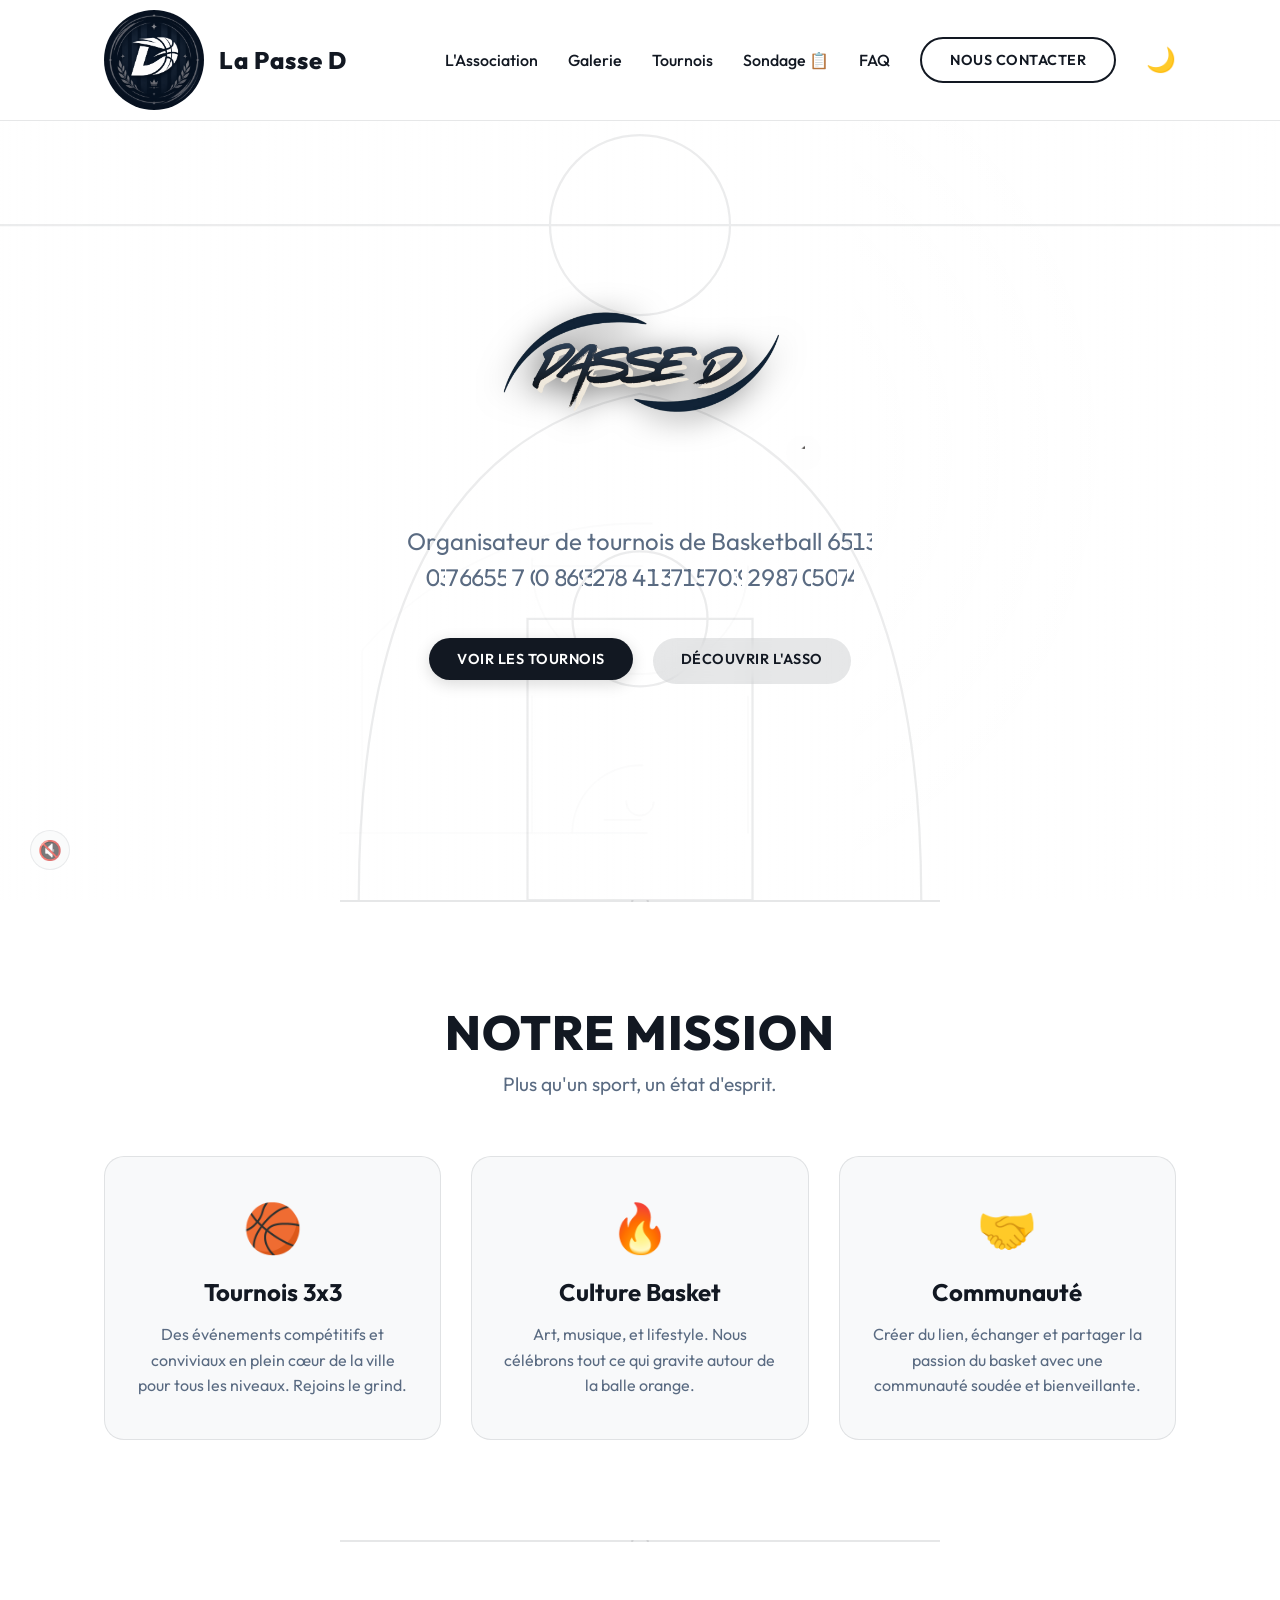
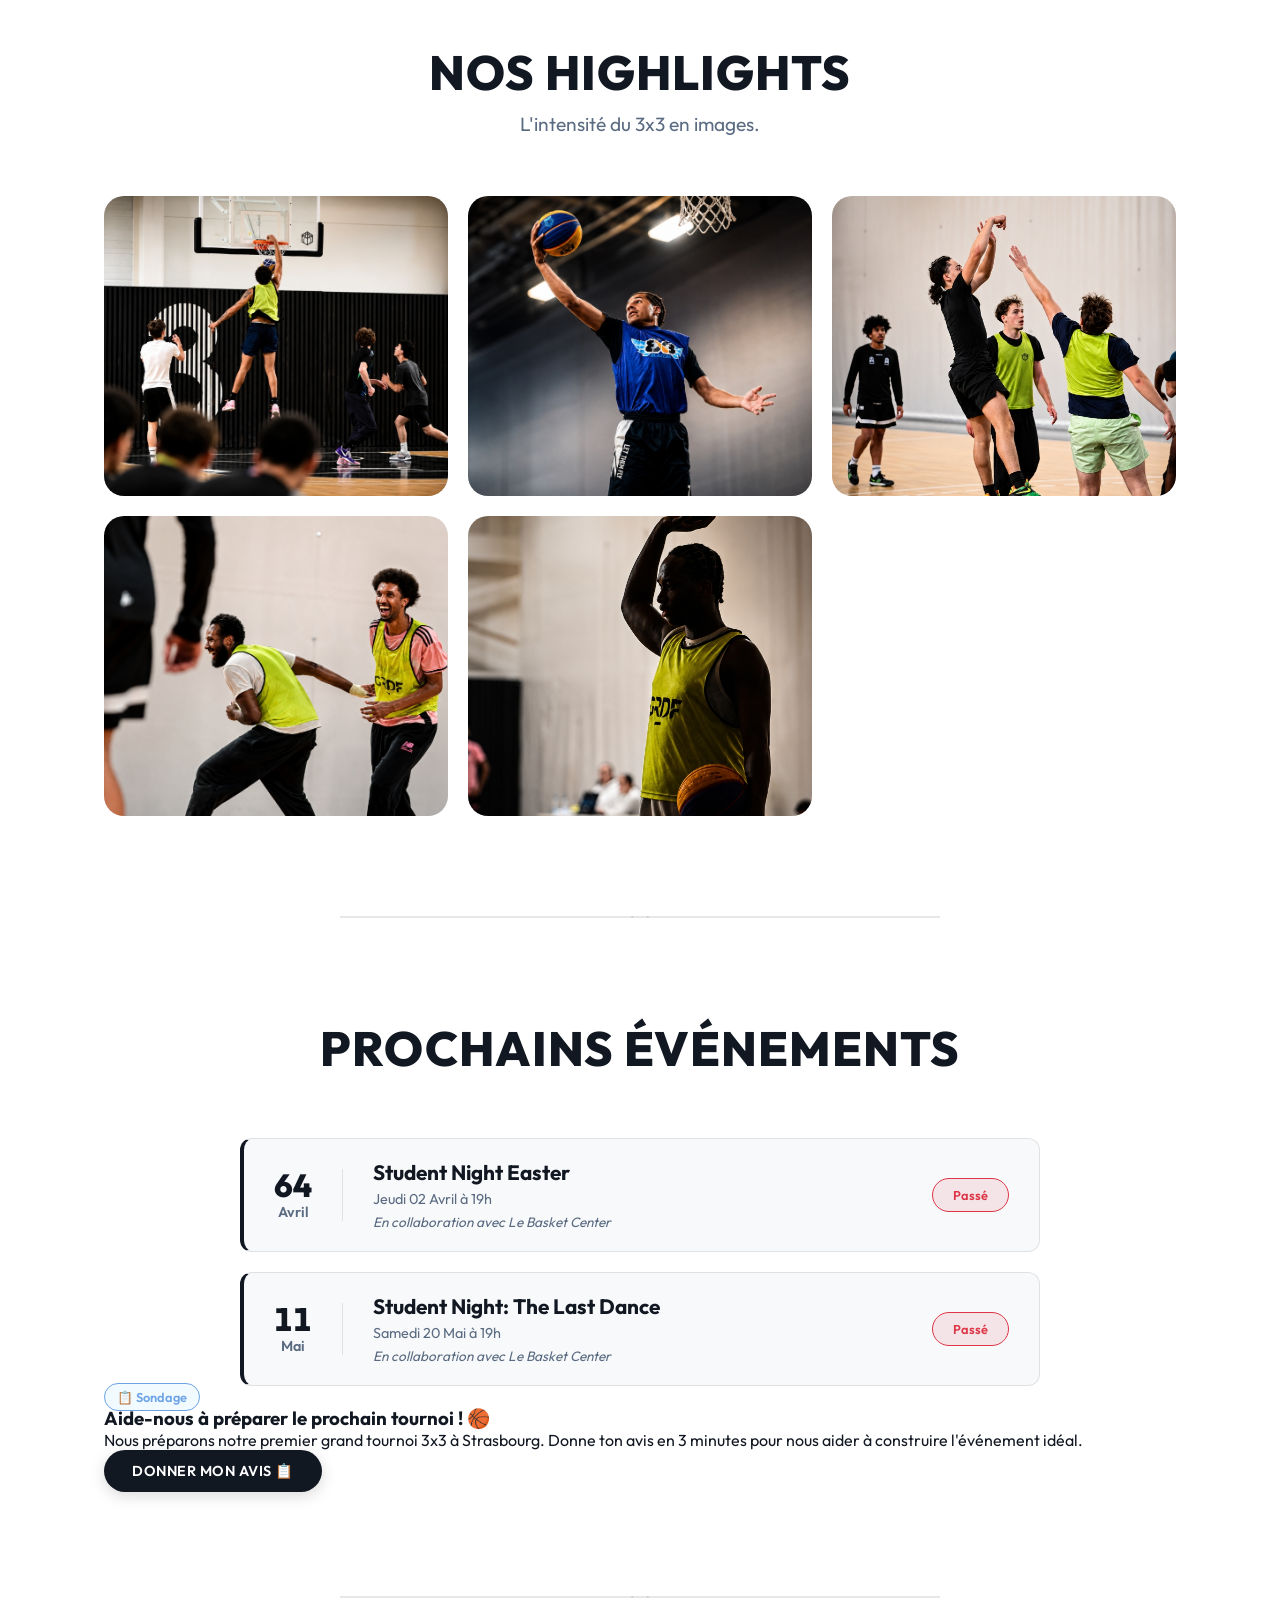
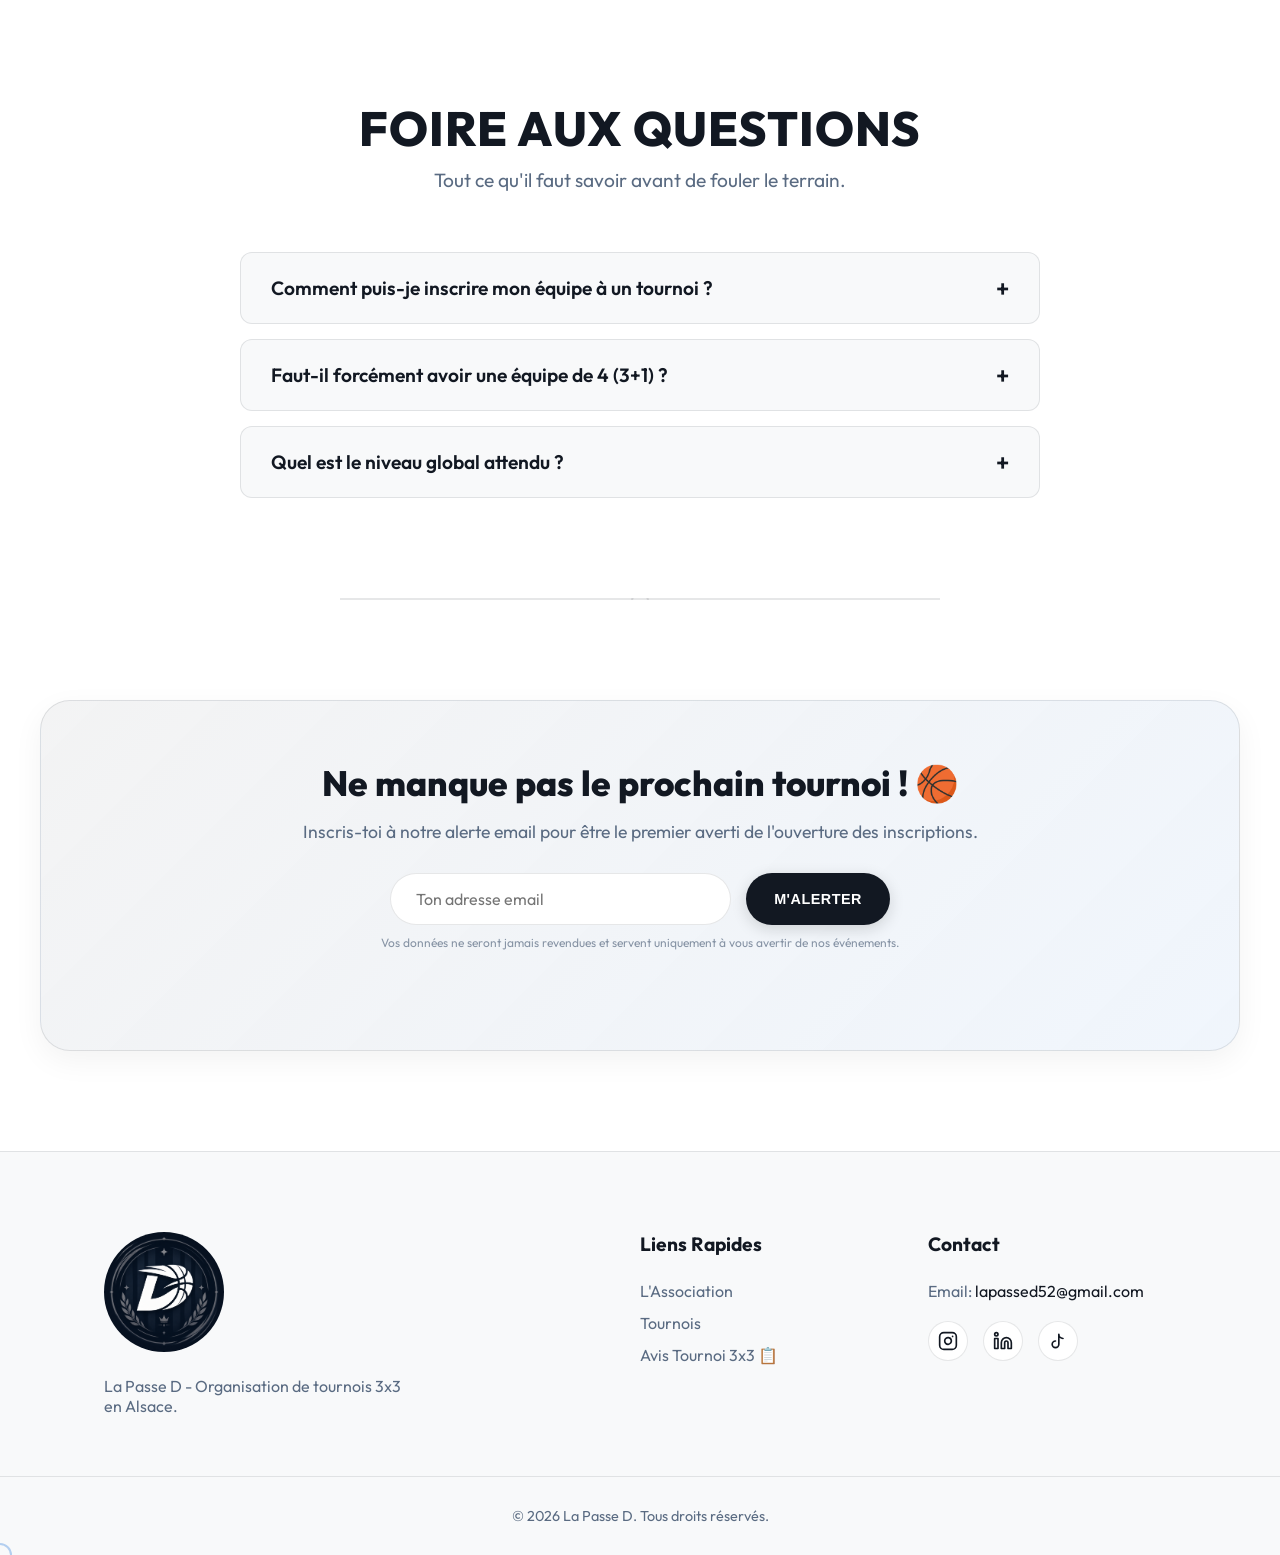
==== commit d0e06cf0: "Mise en place du terrain en filigrane (fond d'écran interactif)" ====
--- a/index.html
+++ b/index.html
@@ -17,9 +17,8 @@
     <link rel="canonical" href="https://lapassed.fr/">
     <link rel="icon" type="image/png" href="/favicon.png">
     <link rel="shortcut icon" href="/favicon.png">
-    <link rel="stylesheet" href="styles.css?v=13">
+    <link rel="stylesheet" href="styles.css?v=15">
     <link rel="stylesheet" href="animations.css?v=1">
-    <link rel="stylesheet" href="ball-animation.css?v=5">
     <link rel="preconnect" href="https://fonts.googleapis.com">
     <link rel="manifest" href="/manifest.json?v=3">
     <meta name="theme-color" content="#121822">
@@ -46,6 +45,35 @@
 </head>
 
 <body>
+    <!-- Court Background SVG — demi-terrain 3x3 filigrane, tracé progressif au scroll -->
+    <svg id="courtBg" class="court-bg" viewBox="0 0 1100 1500" preserveAspectRatio="xMidYMid meet" aria-hidden="true">
+        <defs>
+            <filter id="chalk" x="-2%" y="-2%" width="104%" height="104%">
+                <feTurbulence type="fractalNoise" baseFrequency="0.65" numOctaves="1" result="noise"/>
+                <feDisplacementMap in="SourceGraphic" in2="noise" scale="1.2" xChannelSelector="R" yChannelSelector="G"/>
+            </filter>
+        </defs>
+        <g id="courtLines" filter="url(#chalk)">
+            <!-- 1. Baseline (ligne de fond) -->
+            <line id="court-baseline" x1="50" y1="1400" x2="1050" y2="1400" data-order="1"/>
+            <!-- 2. Raquette (free-throw lane) côtés -->
+            <line id="court-lane-left" x1="370" y1="1400" x2="370" y2="955" data-order="2"/>
+            <line id="court-lane-right" x1="730" y1="1400" x2="730" y2="955" data-order="2"/>
+            <line id="court-lane-top" x1="370" y1="955" x2="730" y2="955" data-order="2"/>
+            <!-- 3. Cercle de lancer franc -->
+            <circle id="court-ft-circle" cx="550" cy="955" r="180" data-order="3"/>
+            <!-- 4. Arc à 3 points (6.75 m, rayon proportionnel) -->
+            <path id="court-3pt-arc" d="M 87,1400 L 87,1095 A 613,613 0 0,1 1013,1095 L 1013,1400" data-order="4"/>
+            <!-- 5. Demi-cercle de non-charge (1.25 m) -->
+            <path id="court-no-charge" d="M 437,1400 A 113,113 0 0,1 663,1400" data-order="5"/>
+            <!-- 6. Panier : planche + cercle -->
+            <line id="court-backboard" x1="490" y1="1378" x2="610" y2="1378" data-order="6"/>
+            <circle id="court-rim" cx="550" cy="1348" r="23" data-order="6"/>
+            <!-- 6b. Accent point (appears with the rim) -->
+            <circle id="court-accent" cx="550" cy="1348" r="4" data-order="6"/>
+        </g>
+    </svg>
+
     <!-- Preloader -->
     <div id="preloader">
         <img src="assets/images/Logo v3.PNG" alt="Chargement..." class="bounce-logo">
@@ -79,7 +107,7 @@
     </header>
 
     <main>
-        <section class="hero" id="home" data-act="1">
+        <section class="hero" id="home" data-court="hero">
             <div class="hero-bg" style="background-image: url('assets/images/background.jpg');">
             </div>
             <div class="hero-overlay"></div>
@@ -103,7 +131,7 @@
             </div>
         </section>
 
-        <section class="about section-padding" id="about" data-act="2">
+        <section class="about section-padding" id="about" data-court="about">
             <div class="container">
                 <div class="section-header fade-in">
                     <h2>Notre <span>Mission</span></h2>
@@ -130,7 +158,8 @@
                 </div>
             </div>
         </section>
-        <section class="gallery section-padding" id="gallery" data-act="3">
+
+        <section class="gallery section-padding" id="gallery" data-court="gallery">
             <div class="container">
                 <div class="section-header fade-in">
                     <h2>Nos <span>Highlights</span></h2>
@@ -154,7 +183,8 @@
                 </div>
             </div>
         </section>
-        <section class="tournaments section-padding" id="tournaments" data-act="4">
+
+        <section class="tournaments section-padding" id="tournaments" data-court="tournaments">
             <div class="container">
                 <div class="section-header fade-in">
                     <h2>Prochains <span>Événements</span></h2>
@@ -173,7 +203,7 @@
             </div>
         </section>
 
-        <section class="faq section-padding" id="faq" data-act="5">
+        <section class="faq section-padding" id="faq" data-court="faq">
             <div class="container">
                 <div class="section-header fade-in">
                     <h2>Foire Aux <span>Questions</span></h2>
@@ -206,7 +236,7 @@
             </div>
         </section>
 
-        <section class="newsletter section-padding fade-in" id="newsletter">
+        <section class="newsletter section-padding fade-in" id="newsletter" data-court="cta">
             <div class="container cta-container newsletter-container">
                 <div class="newsletter-content">
                     <h2>Ne manque pas le prochain tournoi ! 🏀</h2>
@@ -287,9 +317,8 @@
         </svg>
     </a>
 
-    <script src="script.js?v=7"></script>
-    <script src="animations.js?v=1"></script>
-    <script src="ball-animation.js?v=5"></script>
+    <script src="script.js?v=8"></script>
+    <script src="animations.js?v=2"></script>
     <script>
         if ('serviceWorker' in navigator) {
             window.addEventListener('load', () => {
--- a/styles.css
+++ b/styles.css
@@ -206,10 +206,10 @@
 }
 
 .logo img {
-    height: 50px;
-    width: 50px;
+    height: 100px;
+    width: 100px;
     object-fit: contain;
-    border-radius: 0;
+    border-radius: 50%;
 }
 
 .nav-links {
@@ -481,58 +481,6 @@
     opacity: 0.6;
 }
 
-.survey-banner {
-    margin-top: 35px;
-    background: var(--bg-card);
-    border: 1px solid var(--border-color);
-    border-radius: var(--border-radius);
-    padding: 30px;
-    display: flex;
-    align-items: center;
-    justify-content: space-between;
-    gap: 20px;
-    box-shadow: 0 10px 30px rgba(0, 0, 0, 0.1);
-    background: linear-gradient(135deg, var(--bg-card) 0%, rgba(255, 107, 0, 0.05) 100%);
-    transition: transform 0.3s ease, border-color 0.3s ease;
-}
-
-.survey-banner:hover {
-    transform: translateY(-3px);
-    border-color: var(--primary);
-}
-
-.survey-info {
-    flex: 1;
-}
-
-.survey-info h3 {
-    font-size: 1.3rem;
-    margin-top: 8px;
-    margin-bottom: 6px;
-    color: var(--text-color);
-}
-
-.survey-info p {
-    color: var(--text-muted);
-    font-size: 0.95rem;
-    margin: 0;
-}
-
-.survey-btn {
-    white-space: nowrap;
-}
-
-@media (max-width: 768px) {
-    .survey-banner {
-        flex-direction: column;
-        text-align: center;
-        padding: 24px;
-    }
-    .survey-btn {
-        width: 100%;
-    }
-}
-
 .cta-container {
     background: var(--cta-bg);
     border: 1px solid var(--border-color);
@@ -568,11 +516,9 @@
 }
 
 .footer-logo {
-    height: 80px;
-    width: 80px;
-    object-fit: contain;
+    height: 120px;
     margin-bottom: 20px;
-    border-radius: 0;
+    border-radius: 50%;
 }
 
 .footer-brand p {
@@ -665,7 +611,6 @@
     opacity: 1;
     transform: translateY(0);
 }
-
 
 /* Responsive */
 @media (max-width: 900px) {
@@ -842,34 +787,21 @@
 /* Gallery */
 .gallery-grid {
     display: grid;
-    grid-template-columns: repeat(6, 1fr);
+    grid-template-columns: repeat(auto-fit, minmax(300px, 1fr));
     gap: 20px;
 }
 
 .gallery-img {
     width: 100%;
-    height: 380px;
+    height: 300px;
     object-fit: cover;
     border-radius: 20px;
     transition: var(--transition);
 }
 
 .gallery-img:hover {
-    transform: translateY(-8px) scale(1.02);
-    box-shadow: 0 20px 40px rgba(0, 0, 0, 0.3);
-}
-
-@media (min-width: 901px) {
-    .gallery-img:nth-child(1),
-    .gallery-img:nth-child(2) {
-        grid-column: span 3;
-        height: 450px;
-    }
-    .gallery-img:nth-child(3),
-    .gallery-img:nth-child(4),
-    .gallery-img:nth-child(5) {
-        grid-column: span 2;
-    }
+    transform: scale(1.03);
+    box-shadow: 0 10px 30px rgba(0,0,0,0.2);
 }
 
 /* FAQ */
@@ -1001,10 +933,6 @@
     }
     .gallery-grid {
         grid-template-columns: 1fr;
-        gap: 15px;
-    }
-    .gallery-img {
-        height: 280px;
     }
     .faq-item summary {
         padding: 15px 20px;
@@ -1127,10 +1055,10 @@
 }
 
 .bounce-logo {
-    width: 100px;
-    height: 100px;
+    width: 120px;
+    height: 120px;
     object-fit: contain;
-    border-radius: 0;
+    border-radius: 50%;
     animation: bounce 0.8s cubic-bezier(0.28, 0.84, 0.42, 1) infinite alternate;
 }
 
@@ -1145,3 +1073,91 @@
     75% { transform: translateY(-10px); }
     100% { transform: translateY(0); }
 }
+
+/* === TERRAIN EN FILIGRANE (Court Background) === */
+.court-bg {
+    position: fixed;
+    top: 0;
+    left: 0;
+    width: 100vw;
+    height: 100vh;
+    z-index: -10;
+    pointer-events: none;
+    fill: none;
+    stroke: var(--primary, #121822);
+    stroke-width: 1.5;
+    stroke-linecap: round;
+    stroke-linejoin: round;
+    opacity: 0.10;
+    transform: translateZ(0);
+}
+[data-theme="dark"] .court-bg {
+    stroke: #ffffff;
+}
+
+#courtLines {
+    will-change: transform;
+}
+
+/* Base styles for paths (to be animated via JS) */
+#courtLines path,
+#courtLines circle,
+#courtLines rect,
+#courtLines line {
+    stroke-dasharray: 4000;
+    stroke-dashoffset: 4000;
+}
+
+#court-accent {
+    fill: currentColor;
+    opacity: 0;
+    transition: opacity 0.5s ease;
+}
+#court-accent.show {
+    opacity: 0.15;
+}
+
+/* Fallback & Mobile */
+.no-js .court-bg path,
+.no-js .court-bg circle,
+.no-js .court-bg rect,
+.no-js .court-bg line,
+@media (prefers-reduced-motion: reduce) {
+    #courtLines path,
+    #courtLines circle,
+    #courtLines rect,
+    #courtLines line {
+        stroke-dashoffset: 0 !important;
+    }
+}
+
+@media (max-width: 1023px) {
+    #courtLines path,
+    #courtLines circle,
+    #courtLines rect,
+    #courtLines line {
+        stroke-dashoffset: 0 !important;
+    }
+}
+
+.court-halo {
+    position: fixed;
+    top: 0;
+    left: 0;
+    width: 100vw;
+    height: 100vh;
+    z-index: -9;
+    pointer-events: none;
+    background: radial-gradient(circle 600px at var(--halo-x, 50%) var(--halo-y, 50%), rgba(255,255,255,0.04), transparent 80%);
+    opacity: 0;
+    transition: opacity 1s ease;
+}
+[data-theme="dark"] .court-halo {
+    background: radial-gradient(circle 600px at var(--halo-x, 50%) var(--halo-y, 50%), rgba(255,255,255,0.04), transparent 80%);
+}
+.court-halo.active {
+    opacity: 1;
+}
+@media (max-width: 1023px), (prefers-reduced-motion: reduce) {
+    .court-halo { display: none !important; }
+}
